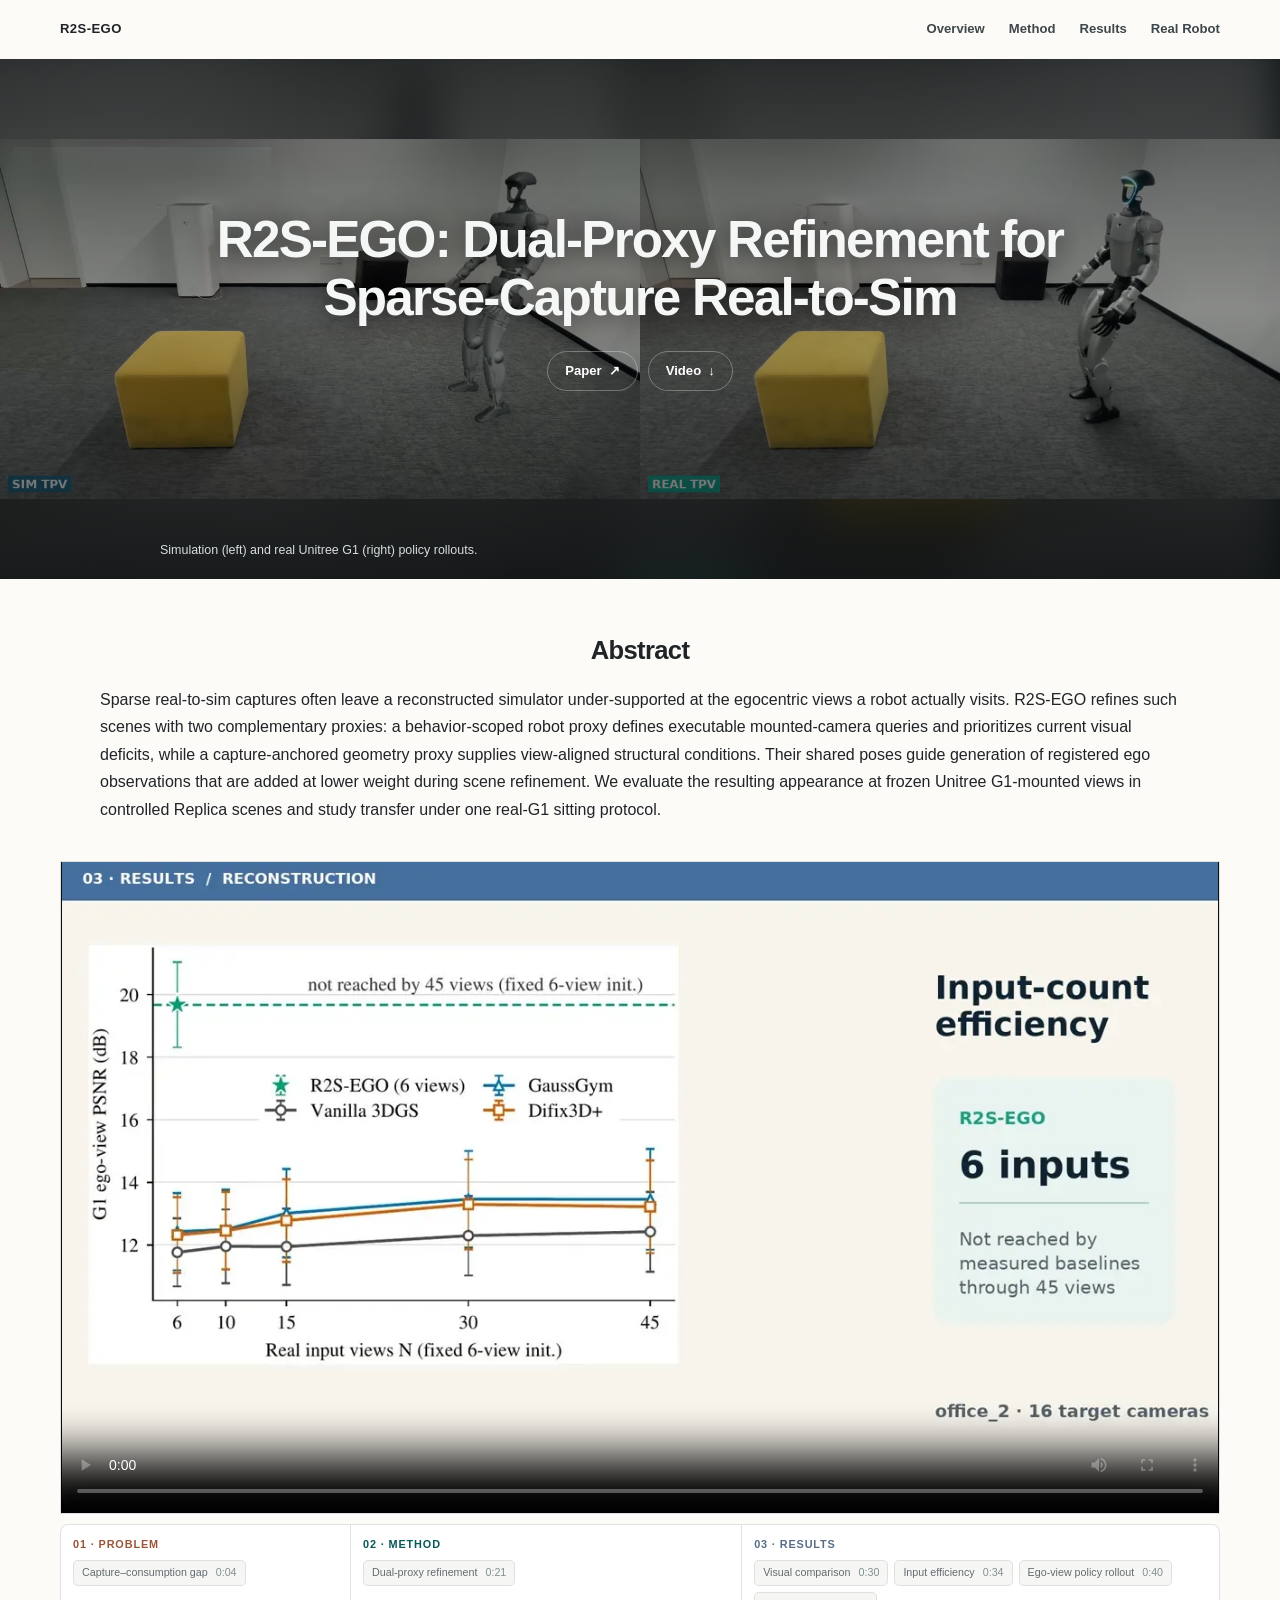
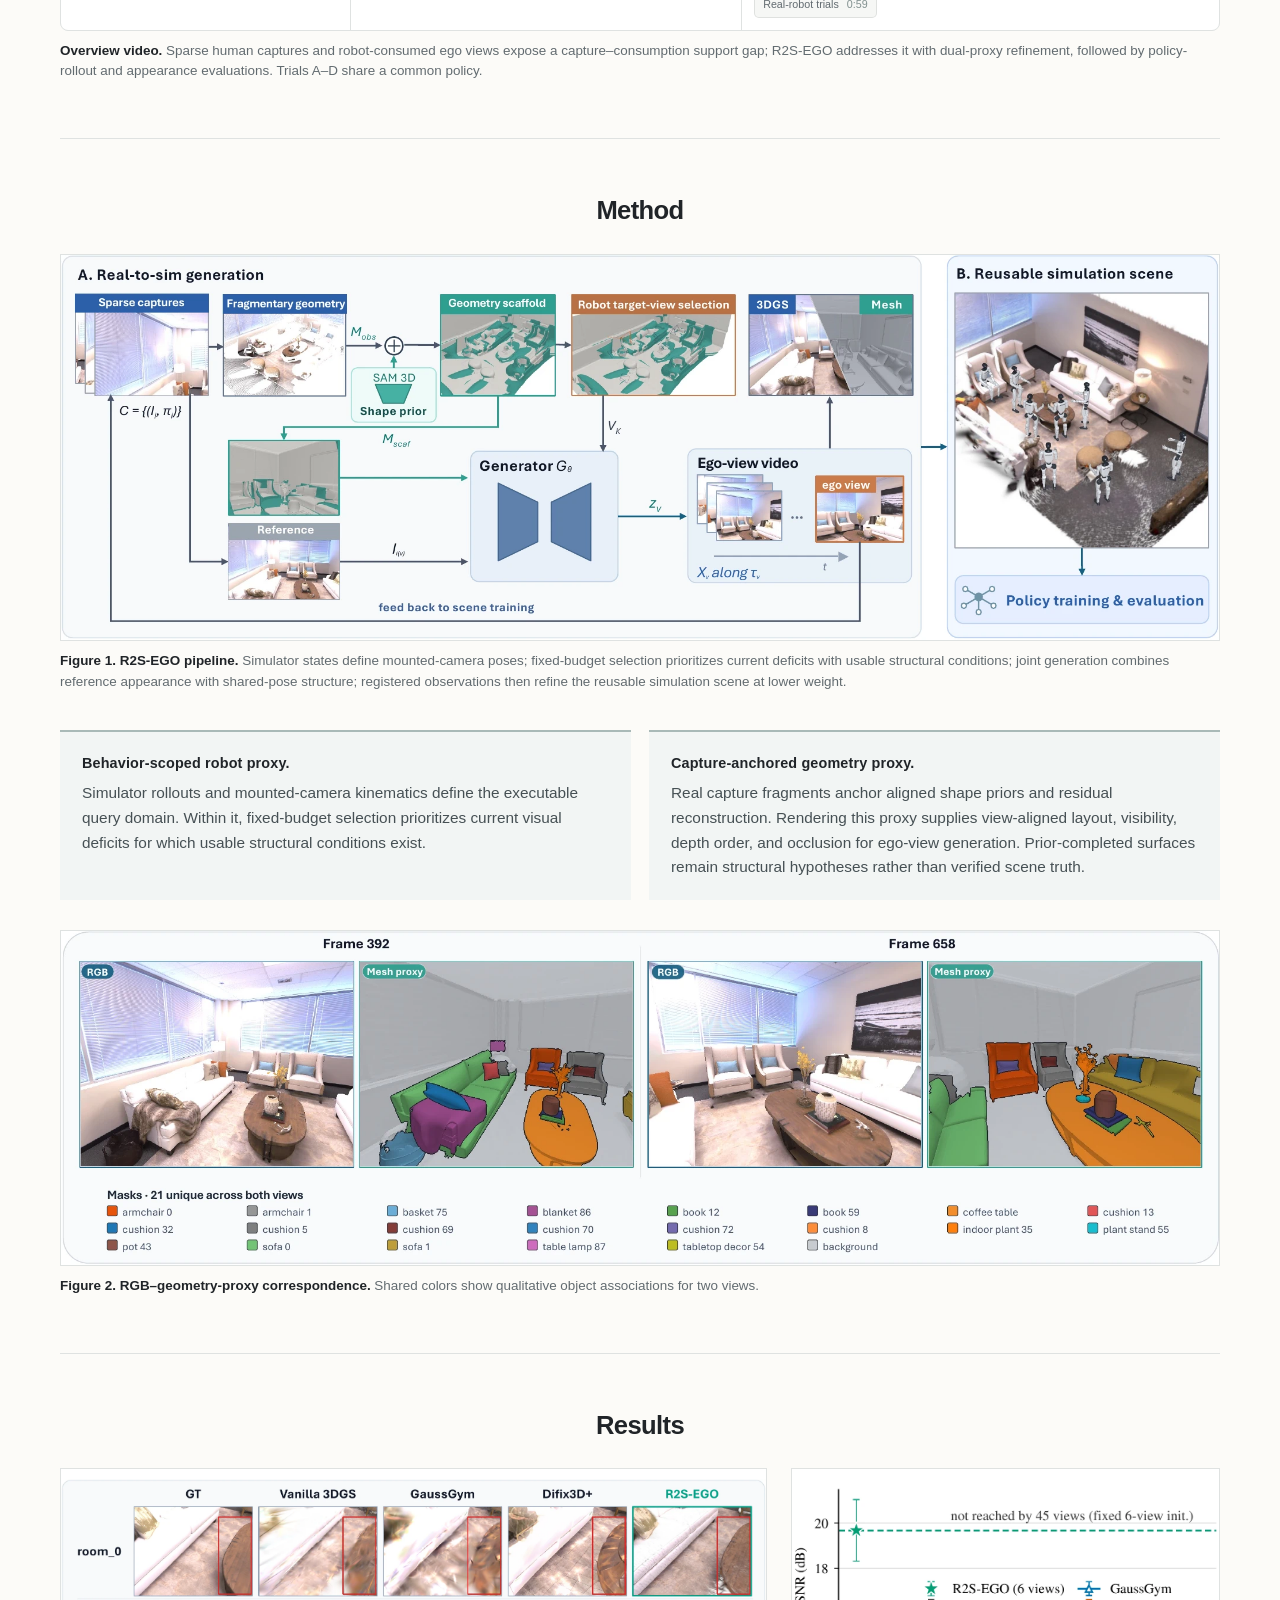
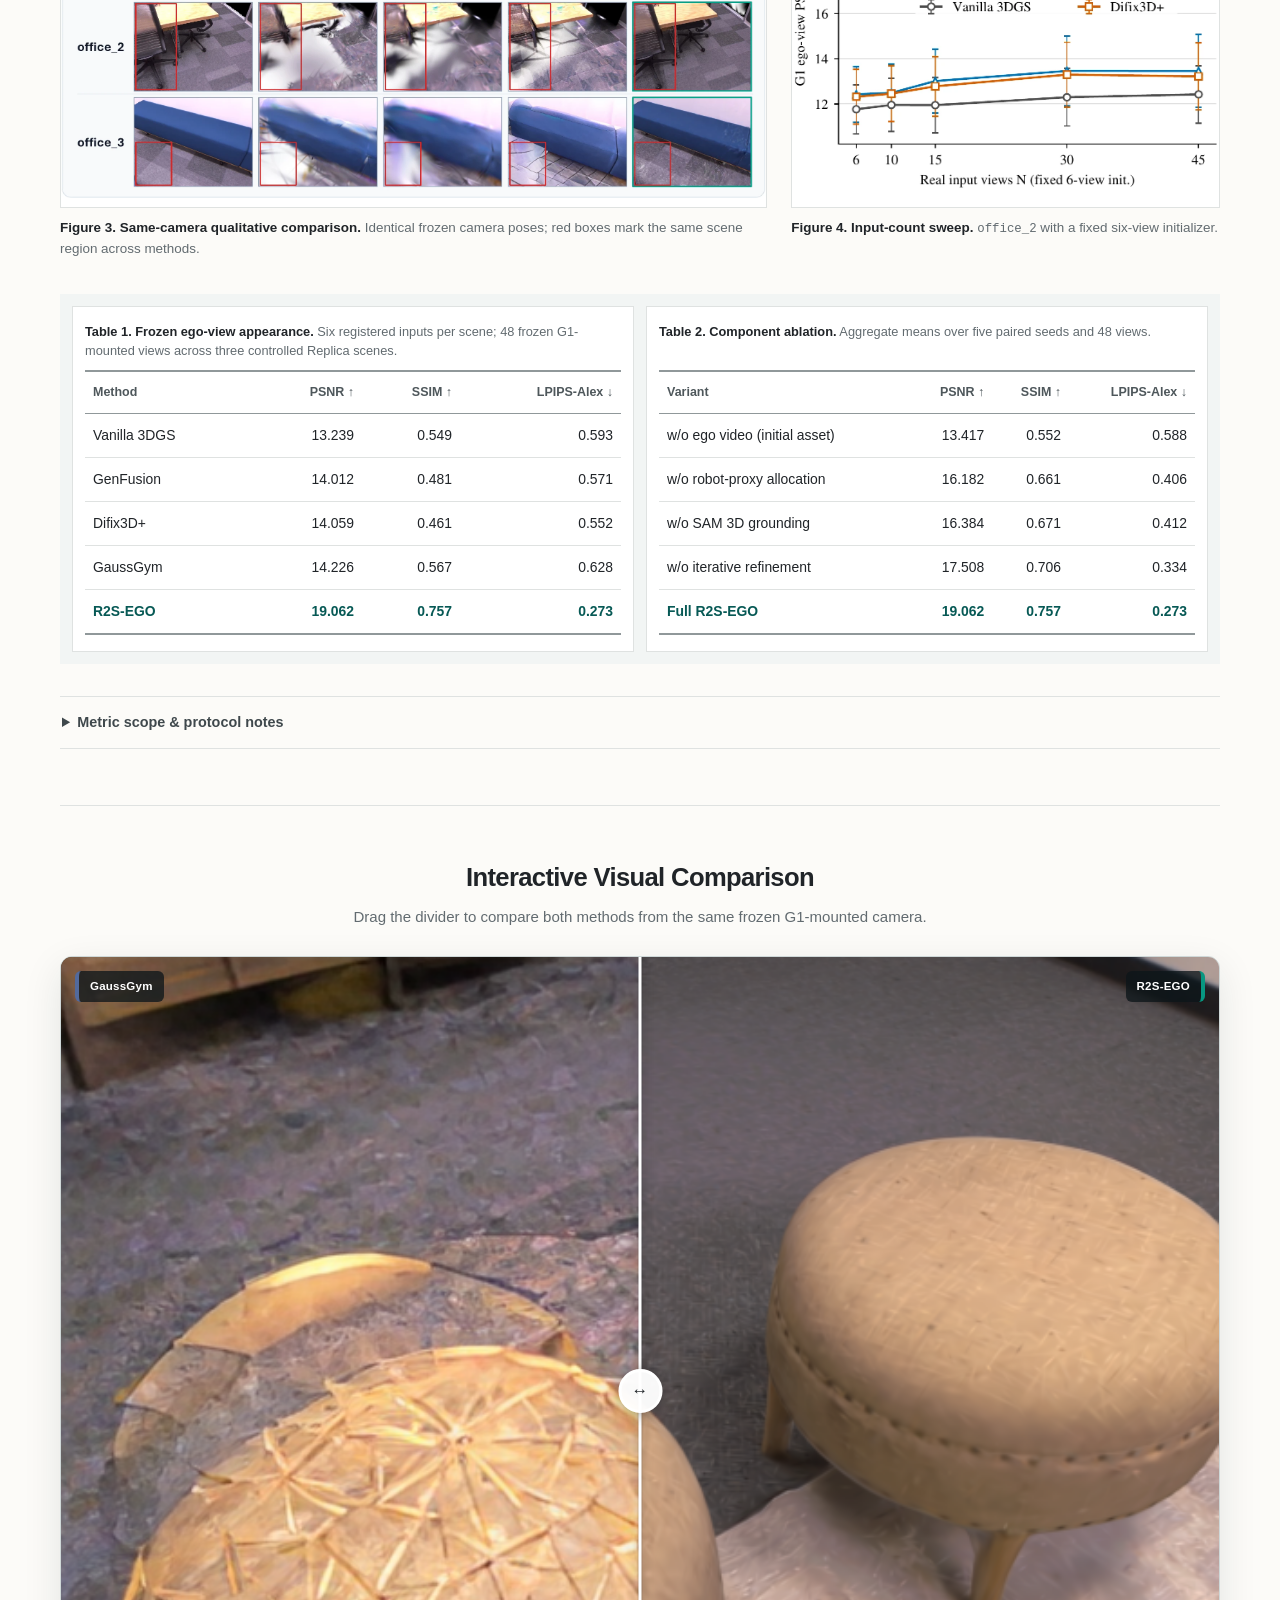
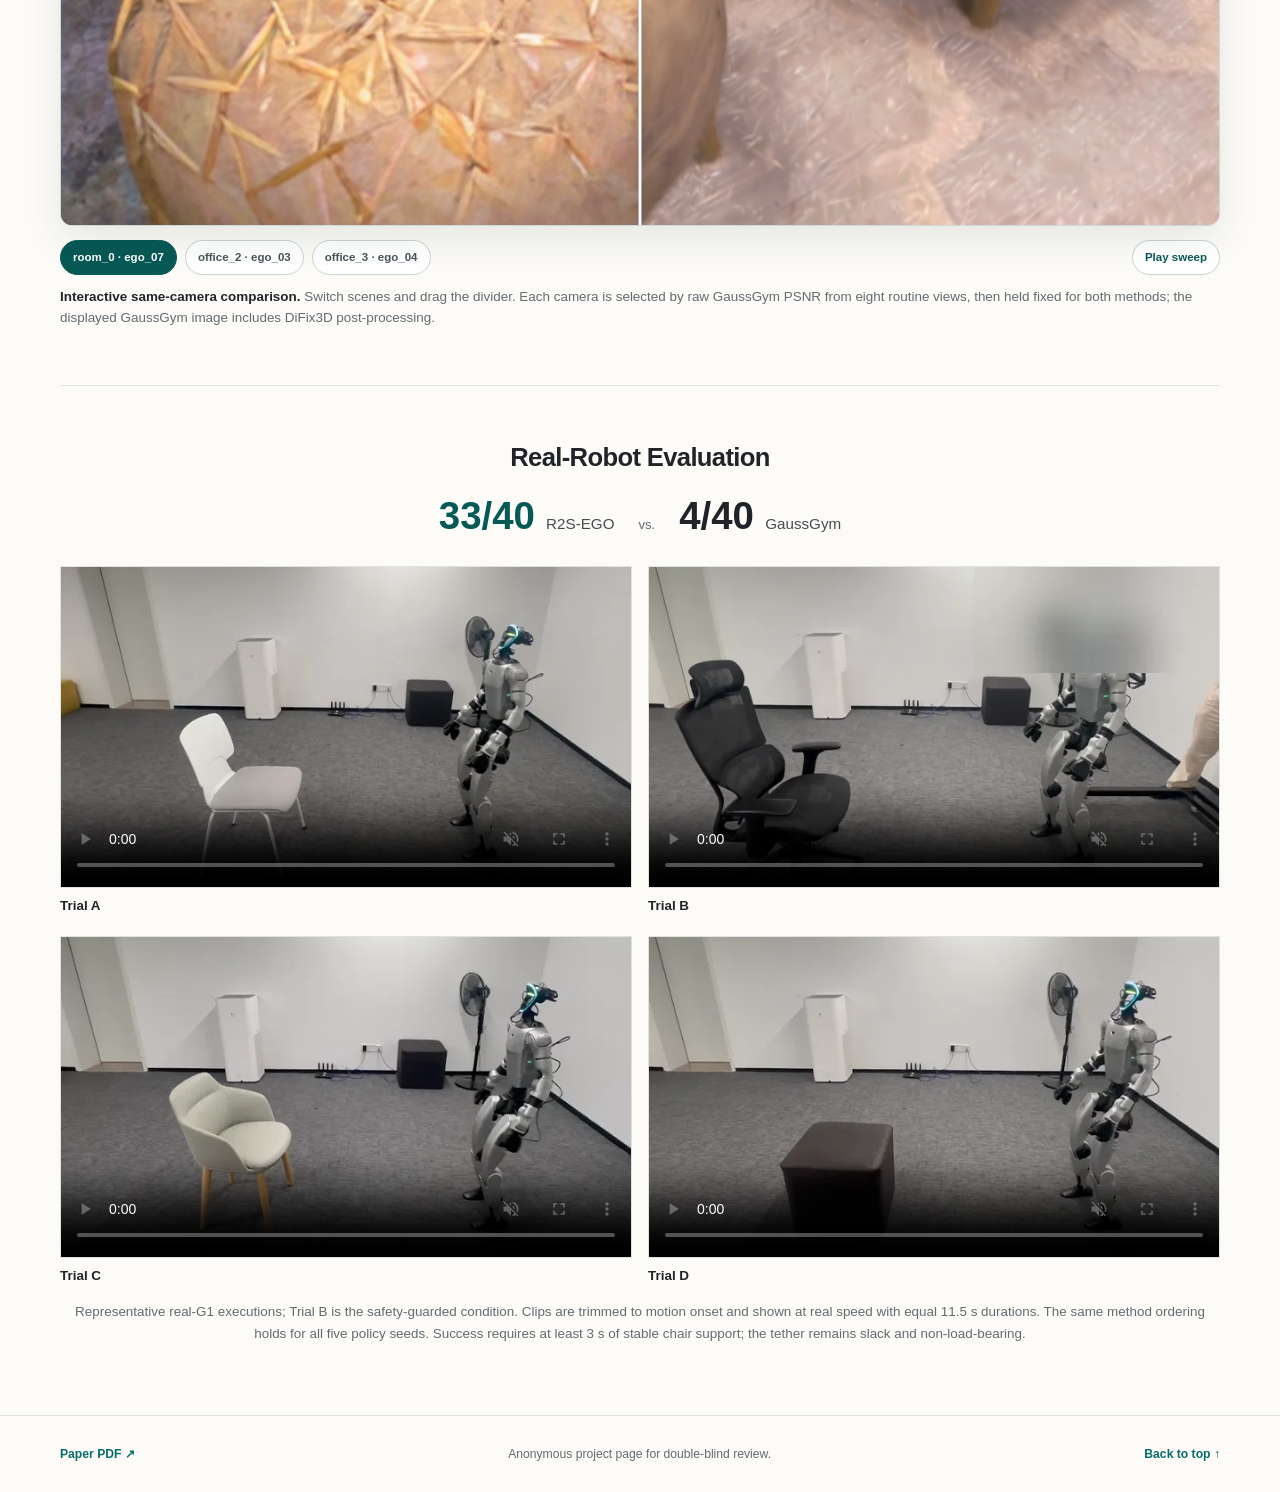
==== index.html @ 929888f2 "Add interactive ego-view appearance comparison" ====
<!doctype html>
<html lang="en" class="no-js">
<head>
  <meta charset="utf-8">
  <meta name="viewport" content="width=device-width, initial-scale=1">
  <meta name="description" content="Anonymous project page for R2S-EGO, a dual-proxy approach to sparse-capture real-to-sim refinement.">
  <meta name="robots" content="noindex, nofollow, noarchive">
  <meta name="theme-color" content="#fcfbf8">
  <meta property="og:title" content="R2S-EGO: Dual-Proxy Refinement for Sparse-Capture Real-to-Sim">
  <meta property="og:description" content="Behavior-scoped robot queries and capture-anchored structural conditioning for sparse-capture real-to-sim.">
  <meta property="og:type" content="website">
  <title>R2S-EGO | Anonymous Project Page</title>
  <link rel="icon" href="assets/favicon.svg" type="image/svg+xml">
  <link rel="stylesheet" href="styles-hero-v5.css?v=9">
  <script src="script-seek-v2.js?v=4" defer></script>
</head>
<body>
  <a class="skip-link" href="#main">Skip to content</a>

  <header class="site-header" data-header>
    <nav class="site-nav page-width" aria-label="Primary navigation">
      <a class="site-name" href="#top">R2S-EGO</a>
      <div class="nav-links">
        <a href="#overview">Overview</a>
        <a href="#method">Method</a>
        <a href="#results">Results</a>
        <a href="#robot">Real Robot</a>
      </div>
    </nav>
  </header>

  <main id="main">
    <section class="paper-hero" id="top" aria-labelledby="paper-title">
      <div class="hero-title page-width">
        <h1 id="paper-title">R2S-EGO: Dual-Proxy Refinement for Sparse-Capture Real-to-Sim</h1>
        <div class="resource-links" aria-label="Project resources">
          <a class="resource-button" href="assets/r2s-ego-paper.pdf" target="_blank" rel="noopener">Paper <span aria-hidden="true">↗</span></a>
          <a class="resource-button" href="#overview">Video <span aria-hidden="true">↓</span></a>
        </div>
      </div>
      <div class="hero-video-wrap">
        <video class="hero-video-backdrop" autoplay muted loop playsinline preload="auto" aria-hidden="true" tabindex="-1">
          <source src="videos/sim-real-tpv-clean-bright.webm" type="video/webm">
          <source src="videos/sim-real-tpv-clean-bright.mp4" type="video/mp4">
        </video>
        <video class="hero-video" autoplay muted loop playsinline preload="auto"
               poster="assets/sim-real-tpv-clean-bright-poster.webp" data-autoplay-video data-hero-video
               aria-label="Simulation and real Unitree G1 policy rollouts">
          <source src="videos/sim-real-tpv-clean-bright.webm" type="video/webm">
          <source src="videos/sim-real-tpv-clean-bright.mp4" type="video/mp4">
        </video>
        <div class="hero-video-shade" aria-hidden="true"></div>
        <p class="hero-video-caption">
          <span class="wide-caption">Simulation (left) and real Unitree G1 (right) policy rollouts.</span>
          <span class="mobile-caption">Real Unitree G1 policy rollout.</span>
        </p>
      </div>
    </section>

    <section class="overview page-width" id="overview" aria-labelledby="overview-title">
      <div class="text-width abstract">
        <h2 id="overview-title">Abstract</h2>
        <p>
          Sparse real-to-sim captures often leave a reconstructed simulator under-supported at
          the egocentric views a robot actually visits. R2S-EGO refines such scenes with two
          complementary proxies: a behavior-scoped robot proxy defines executable mounted-camera
          queries and prioritizes current visual deficits, while a capture-anchored geometry proxy
          supplies view-aligned structural conditions. Their shared poses guide generation of
          registered ego observations that are added at lower weight during scene refinement. We
          evaluate the resulting appearance at frozen Unitree G1-mounted views in controlled Replica
          scenes and study transfer under one real-G1 sitting protocol.
        </p>
      </div>

      <figure class="teaser">
        <video controls playsinline preload="metadata" poster="assets/overview-v13-poster.webp" data-seekable-video id="overview-video">
          <source src="videos/r2s-ego-overview-v13.webm" type="video/webm">
          <source src="videos/r2s-ego-overview-v13.mp4" type="video/mp4">
          Your browser does not support HTML video.
        </video>
        <nav class="video-chapters" aria-label="Overview video chapters" data-video-chapters="#overview-video">
          <div class="chapter-group problem">
            <span class="chapter-phase">01 · Problem</span>
            <button type="button" data-seek-time="4">Capture–consumption gap <span>0:04</span></button>
          </div>
          <div class="chapter-group method">
            <span class="chapter-phase">02 · Method</span>
            <button type="button" data-seek-time="21">Dual-proxy refinement <span>0:21</span></button>
          </div>
          <div class="chapter-group results">
            <span class="chapter-phase">03 · Results</span>
            <button type="button" data-seek-time="29.5">Visual comparison <span>0:30</span></button>
            <button type="button" data-seek-time="34">Input efficiency <span>0:34</span></button>
            <button type="button" data-seek-time="39.6">Ego-view policy rollout <span>0:40</span></button>
            <button type="button" data-seek-time="59.1">Real-robot trials <span>0:59</span></button>
          </div>
        </nav>
        <figcaption>
          <strong>Overview video.</strong> Sparse human captures and robot-consumed ego views expose a capture–consumption support gap; R2S-EGO addresses it with dual-proxy refinement, followed by policy-rollout and appearance evaluations. Trials A–D share a common policy.
        </figcaption>
      </figure>
    </section>

    <section class="paper-section page-width" id="method" aria-labelledby="method-title">
      <h2 id="method-title">Method</h2>
      <figure class="paper-figure">
        <img src="assets/figures/pipeline.webp"
             alt="R2S-EGO pipeline showing real-to-sim generation, robot and geometry proxies, ego-view video, scene refinement, and policy evaluation."
             width="2013" height="669">
        <figcaption>
          <strong>Figure 1. R2S-EGO pipeline.</strong> Simulator states define mounted-camera poses;
          fixed-budget selection prioritizes current deficits with usable structural conditions;
          joint generation combines reference appearance with shared-pose structure; registered
          observations then refine the reusable simulation scene at lower weight.
        </figcaption>
      </figure>

      <div class="method-pair">
        <div class="method-notes">
          <p>
            <strong>Behavior-scoped robot proxy.</strong> Simulator rollouts and mounted-camera
            kinematics define the executable query domain. Within it, fixed-budget selection
            prioritizes current visual deficits for which usable structural conditions exist.
          </p>
          <p>
            <strong>Capture-anchored geometry proxy.</strong> Real capture fragments anchor aligned
            shape priors and residual reconstruction. Rendering this proxy supplies view-aligned
            layout, visibility, depth order, and occlusion for ego-view generation. Prior-completed
            surfaces remain structural hypotheses rather than verified scene truth.
          </p>
        </div>

        <figure class="paper-figure compact-figure">
          <img src="assets/figures/geometry-correspondence.webp"
               alt="Two RGB views paired with geometry-proxy renderings; shared colors indicate qualitative object associations."
               width="1947" height="561">
          <figcaption>
            <strong>Figure 2. RGB–geometry-proxy correspondence.</strong> Shared colors show
            qualitative object associations for two views.
          </figcaption>
        </figure>
      </div>
    </section>

    <section class="paper-section page-width" id="results" aria-labelledby="results-title">
      <h2 id="results-title">Results</h2>
      <div class="results-figures">
        <figure class="paper-figure qualitative-figure">
          <img src="assets/figures/qualitative-comparison.webp"
               alt="Same-camera qualitative comparison across ground truth, Vanilla 3DGS, GaussGym, Difix3D+, and R2S-EGO in three Replica scenes."
               width="1959" height="885">
          <figcaption>
            <strong>Figure 3. Same-camera qualitative comparison.</strong> Identical frozen
            camera poses; red boxes mark the same scene region across methods.
          </figcaption>
        </figure>

        <figure class="paper-figure plot-figure">
          <img src="assets/figures/input-count-sweep.webp"
               alt="Discrete input-count sweep at 6, 10, 15, 30, and 45 real views in office_2 with a fixed six-view initializer."
               width="1030" height="731">
          <figcaption><strong>Figure 4. Input-count sweep.</strong> <code>office_2</code> with a fixed six-view initializer.</figcaption>
        </figure>
      </div>

      <div class="results-tables">
        <div class="table-block">
          <p class="table-caption"><strong>Table 1. Frozen ego-view appearance.</strong> Six registered inputs per scene; 48 frozen G1-mounted views across three controlled Replica scenes.</p>
          <div class="table-scroll" tabindex="0" aria-label="Scrollable quantitative results table">
            <table>
              <thead><tr><th>Method</th><th>PSNR ↑</th><th>SSIM ↑</th><th>LPIPS-Alex ↓</th></tr></thead>
              <tbody>
                <tr><td>Vanilla 3DGS</td><td>13.239</td><td>0.549</td><td>0.593</td></tr>
                <tr><td>GenFusion</td><td>14.012</td><td>0.481</td><td>0.571</td></tr>
                <tr><td>Difix3D+</td><td>14.059</td><td>0.461</td><td>0.552</td></tr>
                <tr><td>GaussGym</td><td>14.226</td><td>0.567</td><td>0.628</td></tr>
                <tr class="best-row"><td>R2S-EGO</td><td>19.062</td><td>0.757</td><td>0.273</td></tr>
              </tbody>
            </table>
          </div>
        </div>

        <div class="table-block">
          <p class="table-caption"><strong>Table 2. Component ablation.</strong> Aggregate means over five paired seeds and 48 views.</p>
          <div class="table-scroll" tabindex="0" aria-label="Scrollable component ablation table">
            <table>
              <thead><tr><th>Variant</th><th>PSNR ↑</th><th>SSIM ↑</th><th>LPIPS-Alex ↓</th></tr></thead>
              <tbody>
                <tr><td>w/o ego video (initial asset)</td><td>13.417</td><td>0.552</td><td>0.588</td></tr>
                <tr><td>w/o robot-proxy allocation</td><td>16.182</td><td>0.661</td><td>0.406</td></tr>
                <tr><td>w/o SAM 3D grounding</td><td>16.384</td><td>0.671</td><td>0.412</td></tr>
                <tr><td>w/o iterative refinement</td><td>17.508</td><td>0.706</td><td>0.334</td></tr>
                <tr class="best-row"><td>Full R2S-EGO</td><td>19.062</td><td>0.757</td><td>0.273</td></tr>
              </tbody>
            </table>
          </div>
        </div>
      </div>

      <details class="scope-details text-width">
        <summary>Metric scope &amp; protocol notes</summary>
        <div>
          <p><strong>Robot and geometry proxies.</strong> The robot proxy is not a learned-policy occupancy model or arbitrary camera interpolation. Prior-completed geometry is not scene truth; no independent geometry or collision-accuracy metric is reported.</p>
          <p><strong>Figure 2.</strong> The correspondence annotations are not generator inputs and do not provide an independent geometry-accuracy metric.</p>
          <p><strong>Table 1.</strong> R2S-EGO is the mean over five pre-specified pipeline seeds; other methods are fixed runs. These full-reference metrics use Replica-rendered inputs and ground truth, not physical-scene image quality, and do not establish statistical significance or per-scene consistency.</p>
          <p><strong>Figure 4.</strong> This controlled-initialization PSNR sweep covers <code>office_2</code>, 16 cameras, five discrete input counts, and a fixed six-view initializer; it is not an end-to-end dense-recapture, total-compute, universal capture-saving, or geometry-equivalence comparison.</p>
          <p><strong>Table 2.</strong> Aggregate means only. The allocation ablation changes executable candidate construction and deficit ranking together, so it supports the coupled procedure rather than either effect alone.</p>
        </div>
      </details>
    </section>

    <section class="paper-section page-width appearance-comparison" id="appearance-comparison" aria-labelledby="appearance-title">
      <h2 id="appearance-title">Interactive Visual Comparison</h2>
      <p class="appearance-lede text-width">Drag the divider to compare both methods from the same frozen G1-mounted camera.</p>

      <figure class="appearance-figure" data-appearance-comparison>
        <div class="appearance-stage" style="--split: 50%">
          <img class="appearance-base" data-r2s-image
               src="assets/appearance-slider/visual_room_0_ego_07_r2s_ego.png"
               alt="R2S-EGO rendering from room 0, ego camera 07">
          <div class="appearance-reveal" aria-hidden="true">
            <div class="appearance-reveal-inner" data-reveal-inner>
              <img data-gauss-image
                   src="assets/appearance-slider/visual_room_0_ego_07_gaussgym.png"
                   alt="">
            </div>
          </div>
          <span class="appearance-label appearance-label-left">GaussGym</span>
          <span class="appearance-label appearance-label-right">R2S-EGO</span>
          <div class="appearance-divider" aria-hidden="true"><span>↔</span></div>
          <input class="appearance-range" type="range" min="0" max="100" value="50"
                 aria-label="Reveal GaussGym on the left and R2S-EGO on the right">
          <span class="appearance-focus" aria-hidden="true"></span>
        </div>

        <div class="appearance-toolbar">
          <div class="appearance-contexts" role="group" aria-label="Choose comparison view">
            <button class="is-active" type="button" data-scene="room_0" data-view="ego_07"
                    data-gauss="assets/appearance-slider/visual_room_0_ego_07_gaussgym.png"
                    data-r2s="assets/appearance-slider/visual_room_0_ego_07_r2s_ego.png">room_0 · ego_07</button>
            <button type="button" data-scene="office_2" data-view="ego_03"
                    data-gauss="assets/appearance-slider/visual_office_2_ego_03_gaussgym.png"
                    data-r2s="assets/appearance-slider/visual_office_2_ego_03_r2s_ego.png">office_2 · ego_03</button>
            <button type="button" data-scene="office_3" data-view="ego_04"
                    data-gauss="assets/appearance-slider/visual_office_3_ego_04_gaussgym.png"
                    data-r2s="assets/appearance-slider/visual_office_3_ego_04_r2s_ego.png">office_3 · ego_04</button>
          </div>
          <button class="appearance-sweep" type="button" data-sweep>Play sweep</button>
        </div>

        <figcaption>
          <strong>Interactive same-camera comparison.</strong> Switch scenes and drag the divider. Each camera is selected by raw GaussGym PSNR from eight routine views, then held fixed for both methods; the displayed GaussGym image includes DiFix3D post-processing.
        </figcaption>
      </figure>
    </section>

    <section class="paper-section page-width" id="robot" aria-labelledby="robot-title">
      <h2 id="robot-title">Real-Robot Evaluation</h2>
      <div class="robot-score text-width" aria-label="Descriptive real-robot sitting counts">
        <span><strong>33/40</strong> R2S-EGO</span>
        <span class="score-separator" aria-hidden="true">vs.</span>
        <span><strong>4/40</strong> GaussGym</span>
      </div>

      <div class="video-gallery" aria-label="Representative real-G1 sitting videos">
        <figure class="trial-video">
          <video muted loop controls playsinline preload="metadata" poster="assets/trial-a-poster.webp" data-autoplay-video><source src="videos/real-g1-trial-a.mp4" type="video/mp4"></video>
          <figcaption><strong>Trial A</strong></figcaption>
        </figure>
        <figure class="trial-video">
          <video muted loop controls playsinline preload="metadata" poster="assets/trial-b-poster.webp" data-autoplay-video><source src="videos/real-g1-trial-b.mp4" type="video/mp4"></video>
          <figcaption><strong>Trial B</strong></figcaption>
        </figure>
        <figure class="trial-video">
          <video muted loop controls playsinline preload="metadata" poster="assets/trial-c-poster.webp" data-autoplay-video><source src="videos/real-g1-trial-c.mp4" type="video/mp4"></video>
          <figcaption><strong>Trial C</strong></figcaption>
        </figure>
        <figure class="trial-video">
          <video muted loop controls playsinline preload="metadata" poster="assets/trial-d-poster.webp" data-autoplay-video><source src="videos/real-g1-trial-d.mp4" type="video/mp4"></video>
          <figcaption><strong>Trial D</strong></figcaption>
        </figure>
      </div>

      <p class="gallery-caption text-width">Representative real-G1 executions; Trial B is the safety-guarded condition. Clips are trimmed to motion onset and shown at real speed with equal 11.5 s durations. The same method ordering holds for all five policy seeds. Success requires at least 3 s of stable chair support; the tether remains slack and non-load-bearing.</p>

    </section>
  </main>

  <footer class="site-footer">
    <div class="page-width">
      <a href="assets/r2s-ego-paper.pdf" target="_blank" rel="noopener">Paper PDF ↗</a>
      <span>Anonymous project page for double-blind review.</span>
      <a href="#top">Back to top ↑</a>
    </div>
  </footer>

  <noscript><div class="noscript">JavaScript is optional; videos remain available through their native controls.</div></noscript>
</body>
</html>
---- styles-hero-v5.css ----
:root {
  --paper: #fcfbf8;
  --ink: #202428;
  --muted: #626b70;
  --teal: #086c68;
  --teal-dark: #075955;
  --line: #dfe2e1;
  --line-strong: #90989a;
  --soft: #f2f5f4;
  --page: min(1160px, calc(100vw - 48px));
  --text: 100%;
}

* { box-sizing: border-box; }
html { scroll-behavior: smooth; scroll-padding-top: 74px; }
body {
  margin: 0;
  color: var(--ink);
  background: var(--paper);
  font-family: Inter, ui-sans-serif, -apple-system, BlinkMacSystemFont, "Segoe UI", sans-serif;
  font-size: 17px;
  line-height: 1.65;
  text-rendering: optimizeLegibility;
  -webkit-font-smoothing: antialiased;
}

img, video { display: block; max-width: 100%; }
a { color: var(--teal); text-underline-offset: 0.18em; }
button, a { -webkit-tap-highlight-color: transparent; }
code { font-size: 0.92em; }

.page-width { width: var(--page); margin-inline: auto; }
.text-width { width: var(--text); margin-inline: auto; }
.abstract p {
  max-width: 1080px;
  margin-inline: auto;
  font-size: 1rem;
  line-height: 1.72;
}
.sr-only {
  position: absolute;
  width: 1px;
  height: 1px;
  padding: 0;
  margin: -1px;
  overflow: hidden;
  clip: rect(0, 0, 0, 0);
  white-space: nowrap;
  border: 0;
}

.skip-link {
  position: fixed;
  left: 16px;
  top: 10px;
  z-index: 1000;
  padding: 8px 13px;
  color: #fff;
  background: var(--teal-dark);
  border-radius: 5px;
  transform: translateY(-150%);
  transition: transform 160ms ease;
}
.skip-link:focus { transform: translateY(0); }

.site-header {
  position: sticky;
  z-index: 100;
  top: 0;
  background: rgba(252, 251, 248, 0.94);
  border-bottom: 1px solid transparent;
  backdrop-filter: blur(10px);
}
.site-header.is-scrolled { border-color: var(--line); }
.site-nav {
  min-height: 58px;
  display: flex;
  align-items: center;
  justify-content: space-between;
  gap: 24px;
}
.site-nav a {
  color: #3e474b;
  font-size: 0.82rem;
  font-weight: 600;
  text-decoration: none;
}
.site-nav a:hover,
.site-nav a:focus-visible { color: var(--teal); }
.site-nav .site-name { color: var(--ink); font-weight: 750; letter-spacing: 0.03em; }
.nav-links { display: flex; align-items: center; gap: 24px; }

.paper-hero {
  position: relative;
  min-height: clamp(520px, 38vw, 680px);
  display: grid;
  place-items: center;
  overflow: hidden;
  color: #f4f7f6;
  background: #070c0f;
}
.hero-title {
  position: relative;
  z-index: 3;
  padding: 76px 24px 112px;
  text-align: center;
}
.hero-title h1 {
  max-width: 900px;
  margin: 0 auto;
  color: #f4f7f6;
  font-size: clamp(2.3rem, 4.2vw, 3.2rem);
  font-weight: 720;
  letter-spacing: -0.035em;
  line-height: 1.13;
  text-shadow: 0 2px 28px rgba(0,0,0,.75);
}
.authors { margin: 18px 0 0; color: #c2c9c8; font-size: 1.02rem; }
.resource-links { margin-top: 24px; display: flex; justify-content: center; flex-wrap: wrap; gap: 10px; }
.resource-button {
  min-height: 40px;
  padding: 8px 17px;
  display: inline-flex;
  align-items: center;
  gap: 7px;
  color: #fff;
  background: transparent;
  border: 1px solid rgba(255,255,255,.3);
  border-radius: 999px;
  font-size: 0.82rem;
  font-weight: 650;
  text-decoration: none;
}
.resource-button:hover,
.resource-button:focus-visible { background: var(--teal-dark); }

.hero-video-wrap { position: absolute; inset: 0; overflow: hidden; background: #17201f; }
.hero-video-backdrop {
  position: absolute;
  inset: -24px;
  width: calc(100% + 48px);
  height: calc(100% + 48px);
  object-fit: cover;
  filter: blur(22px) saturate(.72) brightness(.62);
  transform: scale(1.035);
}
.hero-video { position: relative; width: 100%; height: 100%; object-fit: contain; object-position: center; background: transparent; }
.hero-video-shade { position: absolute; inset: 0; pointer-events: none; background: linear-gradient(180deg, rgba(5,9,11,.64) 0%, rgba(5,9,11,.32) 48%, rgba(5,9,11,.68) 100%); }
.hero-video-caption { position: absolute; left: max(24px, calc((100vw - 960px) / 2)); bottom: 18px; margin: 0; color: #d8dedd; font-size: 0.78rem; }
.mobile-caption { display: none; }
.overview { padding: 56px 0; }
.teaser { margin: 38px 0 0; }
.teaser video,
.paper-figure > video {
  width: 100%;
  background: #080d10;
  border: 1px solid var(--line);
}
.teaser video { aspect-ratio: 16 / 9; }
.teaser figcaption { width: 100%; margin-inline: auto; }
.video-chapters {
  display: grid;
  grid-template-columns: 1fr 1.35fr 1.65fr;
  gap: 1px;
  margin-top: 10px;
  overflow: hidden;
  border: 1px solid var(--line);
  border-radius: 8px;
  background: var(--line);
}
.chapter-group { display: flex; flex-wrap: wrap; align-content: flex-start; gap: 6px; padding: 11px 12px 12px; background: #fff; }
.chapter-phase { flex: 0 0 100%; color: var(--ink); font-size: .68rem; font-weight: 760; letter-spacing: .08em; text-transform: uppercase; }
.chapter-group.problem .chapter-phase { color: #9a5538; }
.chapter-group.method .chapter-phase { color: var(--teal-dark); }
.chapter-group.results .chapter-phase { color: #586d89; }
.chapter-group button {
  appearance: none;
  padding: 5px 8px;
  color: var(--muted);
  background: #f6f7f5;
  border: 1px solid rgba(20,31,34,.1);
  border-radius: 5px;
  cursor: pointer;
  font: inherit;
  font-size: .67rem;
  line-height: 1.3;
  text-align: left;
}
.chapter-group button span { margin-left: 5px; color: #81908f; font-variant-numeric: tabular-nums; }
.chapter-group button:hover,
.chapter-group button:focus-visible { color: #fff; background: var(--teal-dark); border-color: var(--teal-dark); }
.chapter-group button:hover span,
.chapter-group button:focus-visible span { color: rgba(255,255,255,.72); }
.abstract { margin-top: 0; }

.paper-section {
  padding: 56px 0;
  border-top: 1px solid var(--line);
}
h2 {
  margin: 0 0 20px;
  font-size: 1.6rem;
  font-weight: 720;
  letter-spacing: -0.025em;
  line-height: 1.2;
  text-align: center;
}
.abstract p { margin-top: 0; }
.method-pair { margin-top: 38px; }
.method-notes {
  display: grid;
  grid-template-columns: repeat(2, minmax(0, 1fr));
  gap: 18px;
  margin: 0 auto 30px;
}
.method-notes p {
  margin: 0;
  padding: 20px 22px;
  color: #465054;
  background: var(--soft);
  border-top: 2px solid #a9b9b7;
  font-size: 0.96rem;
  line-height: 1.62;
}
.method-notes strong {
  display: block;
  margin-bottom: 5px;
  color: var(--ink);
  font-size: 0.9rem;
  letter-spacing: 0.01em;
}
.method-pair .compact-figure { width: 100%; margin: 0; }
.method-pair .compact-figure img { width: 100%; }

.paper-figure { margin: 28px 0 0; }
.paper-figure img { width: 100%; height: auto; border: 1px solid var(--line); }
.paper-figure figcaption,
.teaser figcaption,
.trial-video figcaption,
.table-caption {
  color: var(--muted);
  font-size: 0.84rem;
  line-height: 1.55;
}
.paper-figure figcaption,
.teaser figcaption { width: 100%; margin-top: 10px; }
figcaption strong,
.table-caption strong { color: var(--ink); }
.compact-figure { margin-top: 0; }
.plot-figure { width: auto; margin: 0; }

.table-block { margin-top: 32px; }
.table-caption { margin: 0 0 10px; }
.table-scroll { overflow-x: auto; }
table {
  width: 100%;
  border-collapse: collapse;
  border-top: 2px solid var(--line-strong);
  border-bottom: 2px solid var(--line-strong);
  font-size: 0.87rem;
  white-space: nowrap;
}
th, td { padding: 10px 12px; text-align: right; }
th:first-child, td:first-child { text-align: left; }
thead { border-bottom: 1px solid var(--line-strong); }
th { color: #4e575b; font-size: 0.78rem; font-weight: 650; }
tbody tr + tr { border-top: 1px solid var(--line); }
.best-row { color: var(--teal-dark); font-weight: 750; }
.results-figures { margin-top: 28px; display: grid; grid-template-columns: minmax(0, 1.65fr) minmax(0, 1fr); gap: 24px; align-items: start; }
.results-figures .paper-figure { margin-top: 0; display: grid; grid-template-rows: 340px auto; }
.results-figures .paper-figure img { width: 100%; height: 340px; object-fit: contain; background: #fff; }
.results-tables { margin-top: 34px; padding: 12px; display: grid; grid-template-columns: 1fr 1fr; gap: 12px; align-items: stretch; background: var(--soft); }
.results-tables .table-block {
  margin-top: 0;
  min-width: 0;
  padding: 16px 12px;
  border: 1px solid var(--line);
  background: #fff;
}
.results-tables .table-caption {
  min-height: 2.9em;
  font-size: 0.8rem;
  line-height: 1.45;
}
.results-tables th,
.results-tables td { padding-inline: 8px; }
.results-tables th:first-child,
.results-tables td:first-child { white-space: normal; }
.robot-score {
  margin-top: 24px;
  margin-bottom: 24px;
  display: flex;
  align-items: baseline;
  justify-content: center;
  gap: 24px;
  text-align: center;
}
.robot-score span:not(.score-separator) { color: #454d51; font-size: 0.95rem; }
.robot-score strong { margin-right: 7px; color: var(--ink); font-size: clamp(1.8rem, 4vw, 2.4rem); line-height: 1; }
.robot-score span:first-child strong { color: var(--teal-dark); }
.score-separator { color: var(--muted); font-size: 0.82rem; }
.video-gallery {
  margin-top: 30px;
  display: grid;
  grid-template-columns: 1fr 1fr;
  gap: 20px 16px;
}
.trial-video { margin: 0; }
.trial-video video {
  width: 100%;
  aspect-ratio: 16 / 9;
  object-fit: cover;
  background: #080d10;
  border: 1px solid var(--line);
}
.trial-video figcaption { margin-top: 8px; }
.gallery-caption { margin-top: 14px; color: var(--muted); font-size: 0.84rem; text-align: center; }
.scope-details { margin-top: 32px; border-top: 1px solid var(--line); border-bottom: 1px solid var(--line); }
.scope-details summary { padding: 14px 2px; color: #3f484c; cursor: pointer; font-size: 0.9rem; font-weight: 650; }
.scope-details > div { display: grid; grid-template-columns: repeat(2, minmax(0, 1fr)); gap: 0 28px; padding: 2px 2px 14px; }
.scope-details p { margin: 0 0 12px; color: var(--muted); font-size: 0.84rem; line-height: 1.58; }

.appearance-lede { margin: -8px auto 26px; color: var(--muted); font-size: .94rem; text-align: center; }
.appearance-figure { margin: 0; }
.appearance-stage {
  --split: 50%;
  position: relative;
  width: 100%;
  overflow: hidden;
  border: 1px solid #cfd8d8;
  border-radius: 12px;
  background: #edf2f1;
  box-shadow: 0 12px 38px rgba(21, 43, 44, .10);
  cursor: ew-resize;
  isolation: isolate;
  touch-action: none;
  user-select: none;
}
.appearance-stage img { pointer-events: none; }
.appearance-base { width: 100%; height: auto; }
.appearance-reveal { position: absolute; z-index: 2; inset: 0 auto 0 0; width: var(--split); overflow: hidden; }
.appearance-reveal-inner { height: 100%; }
.appearance-reveal img { width: 100%; height: 100%; object-fit: fill; }
.appearance-label {
  position: absolute;
  z-index: 4;
  top: 14px;
  padding: 6px 11px;
  color: #fff;
  background: rgba(13, 22, 26, .76);
  border-radius: 6px;
  font-size: .72rem;
  font-weight: 760;
  letter-spacing: .02em;
  pointer-events: none;
}
.appearance-label-left { left: 14px; border-left: 4px solid #526a9d; }
.appearance-label-right { right: 14px; border-right: 4px solid #079781; }
.appearance-divider {
  position: absolute;
  z-index: 5;
  top: 0;
  bottom: 0;
  left: var(--split);
  width: 3px;
  transform: translateX(-1.5px);
  background: #fff;
  box-shadow: 0 0 0 1px rgba(17, 32, 42, .12), 0 0 12px rgba(0, 0, 0, .38);
  pointer-events: none;
}
.appearance-divider span {
  position: absolute;
  top: 50%;
  left: 50%;
  width: 44px;
  height: 44px;
  display: grid;
  place-items: center;
  transform: translate(-50%, -50%);
  color: var(--ink);
  background: rgba(255, 255, 255, .96);
  border: 3px solid #fff;
  border-radius: 50%;
  box-shadow: 0 2px 13px rgba(0, 0, 0, .32);
  font-size: 1.05rem;
  font-weight: 850;
}
.appearance-range { position: absolute; z-index: 10; inset: 0; width: 100%; height: 100%; margin: 0; opacity: 0; cursor: ew-resize; }
.appearance-focus { position: absolute; z-index: 9; inset: 0; border-radius: inherit; pointer-events: none; }
.appearance-range:focus-visible + .appearance-focus { box-shadow: inset 0 0 0 4px rgba(8, 108, 104, .45); }
.appearance-toolbar { margin-top: 14px; display: flex; align-items: center; justify-content: space-between; gap: 14px; }
.appearance-contexts { display: flex; flex-wrap: wrap; gap: 8px; }
.appearance-contexts button,
.appearance-sweep {
  min-height: 35px;
  padding: 7px 12px;
  color: #48565a;
  background: #fff;
  border: 1px solid #cad4d3;
  border-radius: 999px;
  cursor: pointer;
  font: inherit;
  font-size: .72rem;
  font-weight: 700;
  transition: color 160ms ease, background 160ms ease, border-color 160ms ease, transform 160ms ease;
}
.appearance-contexts button:hover,
.appearance-contexts button:focus-visible,
.appearance-sweep:hover,
.appearance-sweep:focus-visible { border-color: #839b99; transform: translateY(-1px); }
.appearance-contexts button.is-active { color: #fff; background: var(--teal-dark); border-color: var(--teal-dark); }
.appearance-sweep { flex: 0 0 auto; color: var(--teal-dark); }
.appearance-figure figcaption { margin-top: 12px; color: var(--muted); font-size: .84rem; line-height: 1.55; }

.site-footer { padding: 28px 0; border-top: 1px solid var(--line); }
.site-footer .page-width {
  display: flex;
  align-items: center;
  justify-content: space-between;
  gap: 20px;
  color: var(--muted);
  font-size: 0.76rem;
}
.site-footer a { font-weight: 650; text-decoration: none; }
.noscript { padding: 11px; color: #fff; background: #853a35; text-align: center; font-size: 0.8rem; }

:focus-visible { outline: 3px solid rgba(8, 108, 104, 0.35); outline-offset: 3px; }

@media (max-width: 680px) {
  :root { --page: calc(100vw - 32px); }
  body { font-size: 16px; }
  .site-nav { min-height: 54px; gap: 18px; overflow-x: auto; }
  .site-nav .site-name { position: sticky; left: 0; padding-right: 10px; background: var(--paper); }
  .nav-links { gap: 17px; padding-right: 4px; }
  .site-nav a { flex: 0 0 auto; font-size: 0.76rem; }
  .paper-hero { min-height: 520px; place-items: start center; }
  .hero-title { padding: 58px 20px 112px; }
  .hero-title h1 { font-size: clamp(1.8rem, 8vw, 2.4rem); }
  .hero-video { object-fit: cover; object-position: 70% 100%; }
  .hero-video-caption { left: 16px; right: 16px; bottom: 12px; font-size: 0.7rem; line-height: 1.35; }
  .wide-caption { display: none; }
  .mobile-caption { display: inline; }
  .paper-section { padding: 40px 0; }
  .overview { padding: 40px 0; }
  .video-chapters { grid-template-columns: 1fr; }
  .robot-score { gap: 14px; }
  .robot-score strong { display: block; margin: 0 0 5px; }
  .video-gallery { grid-template-columns: 1fr; }
  .appearance-toolbar { align-items: stretch; flex-direction: column; }
  .appearance-sweep { align-self: flex-start; }
  .appearance-label { top: 8px; font-size: .62rem; }
  .appearance-label-left { left: 8px; }
  .appearance-label-right { right: 8px; }
  .appearance-divider span { width: 38px; height: 38px; }
  .site-footer .page-width { align-items: flex-start; flex-direction: column; gap: 8px; }
}

@media (max-width: 859px) {
  .results-figures,
  .results-tables { grid-template-columns: 1fr; }
  .method-notes { grid-template-columns: 1fr; gap: 12px; margin-bottom: 22px; }
  .method-notes p { padding: 17px 18px; }
  .results-figures .paper-figure { display: block; }
  .results-figures .paper-figure img { height: auto; object-fit: initial; }
  .results-tables .table-caption { min-height: 0; }
  .scope-details > div { grid-template-columns: 1fr; }
}

@media (prefers-reduced-motion: reduce) {
  html { scroll-behavior: auto; }
  *, *::before, *::after { transition-duration: 0.01ms !important; animation-duration: 0.01ms !important; }
}
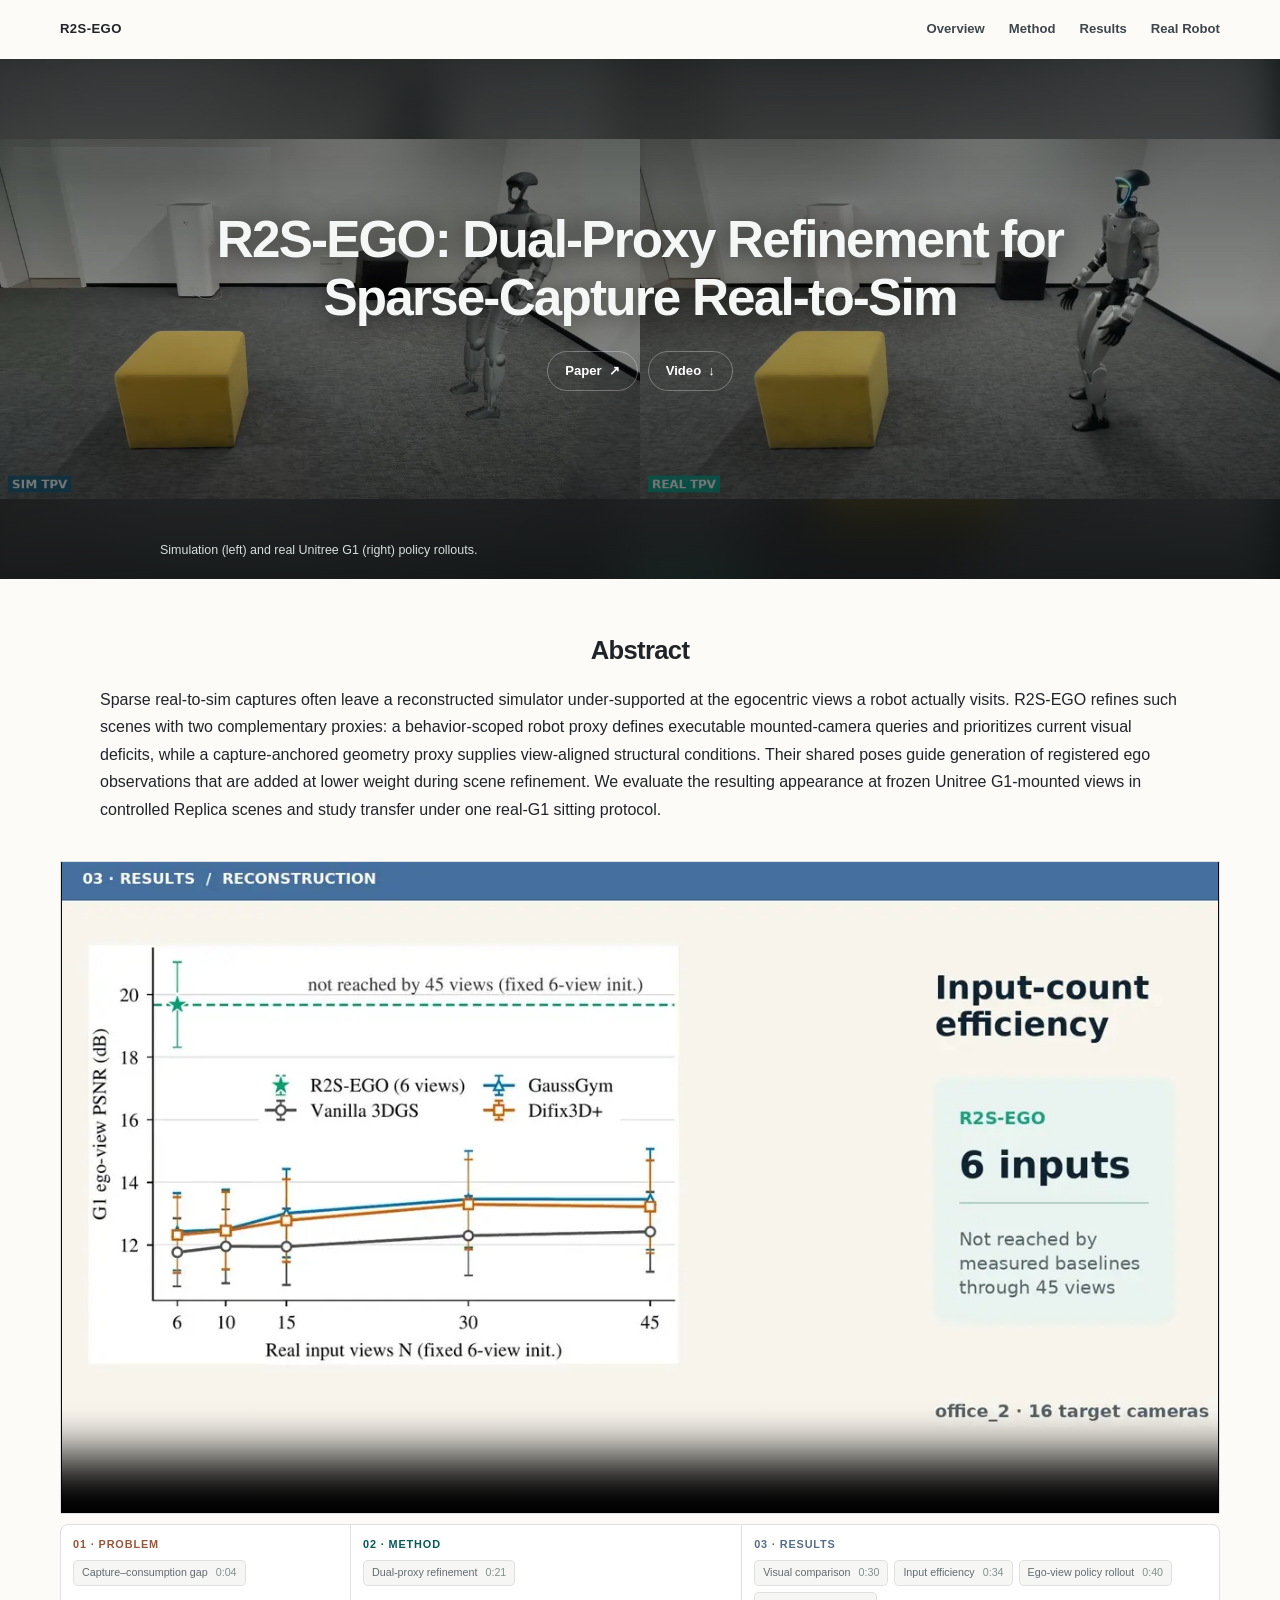
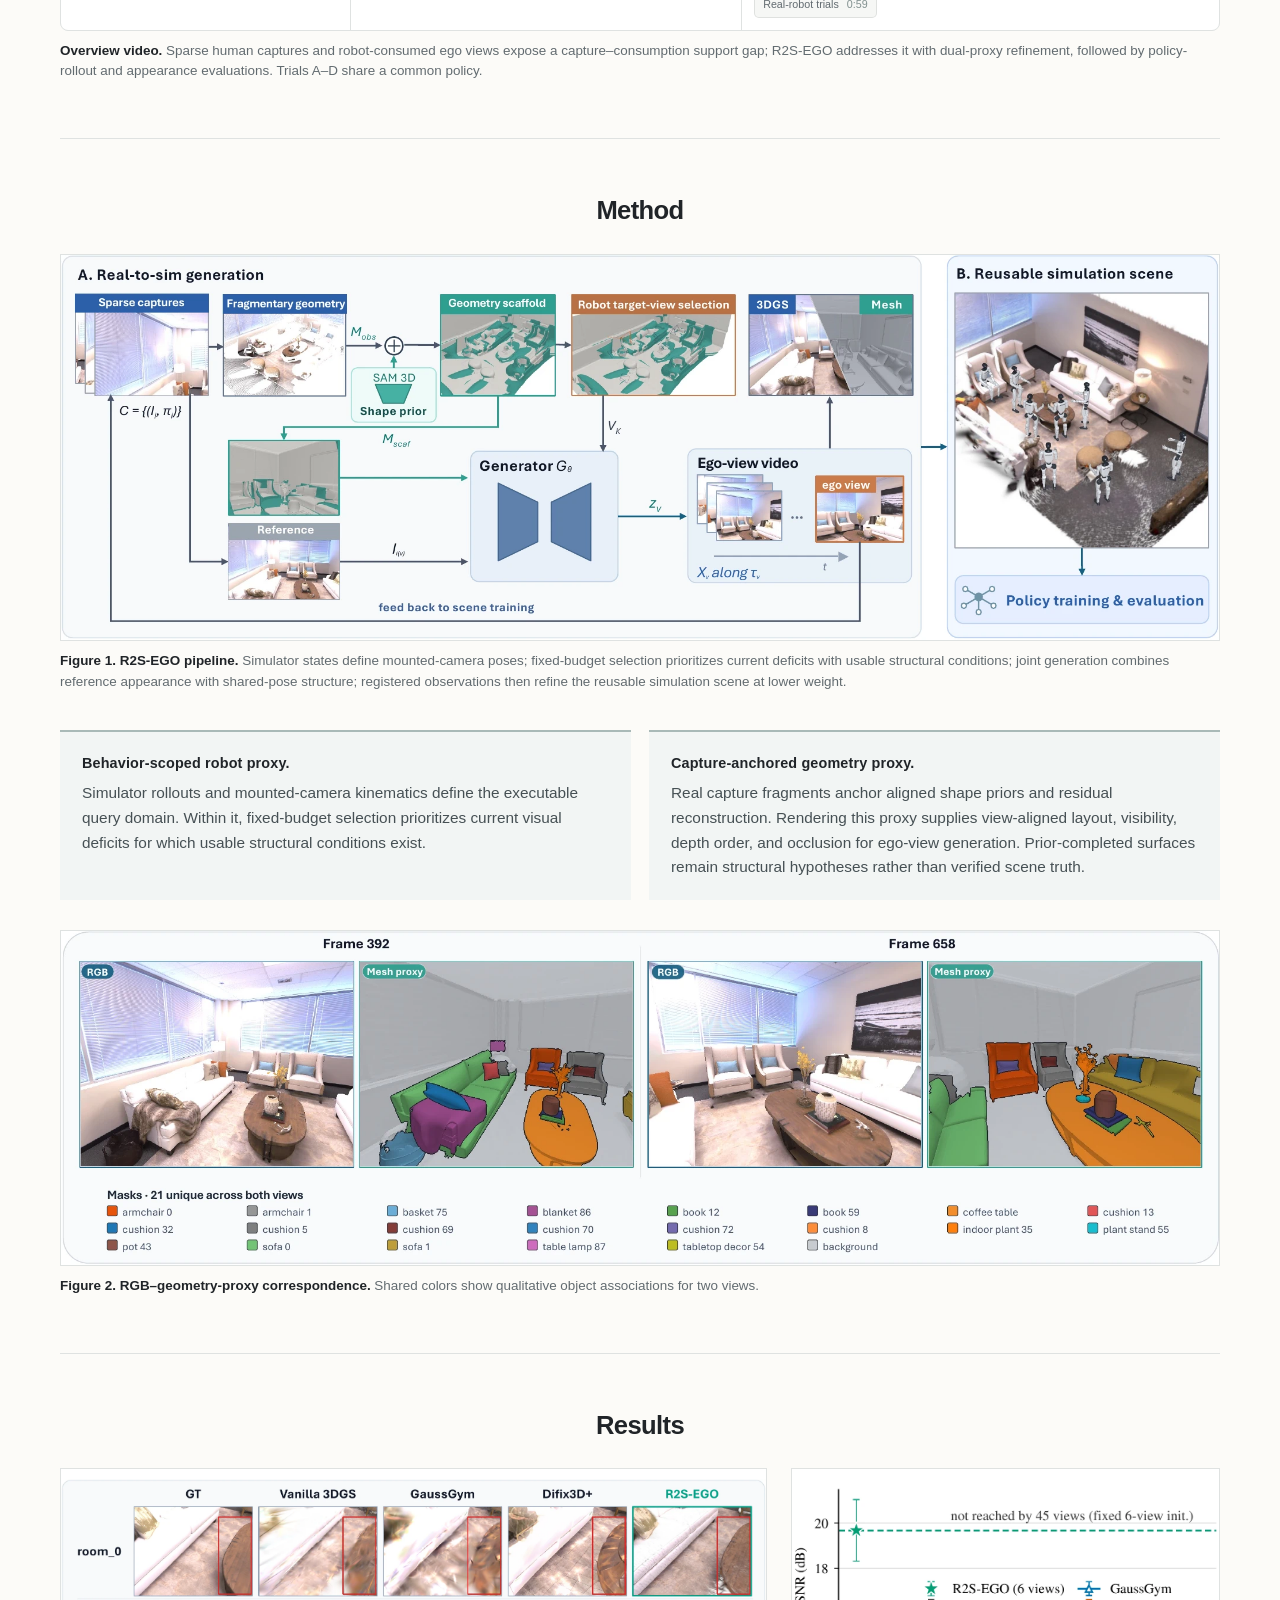
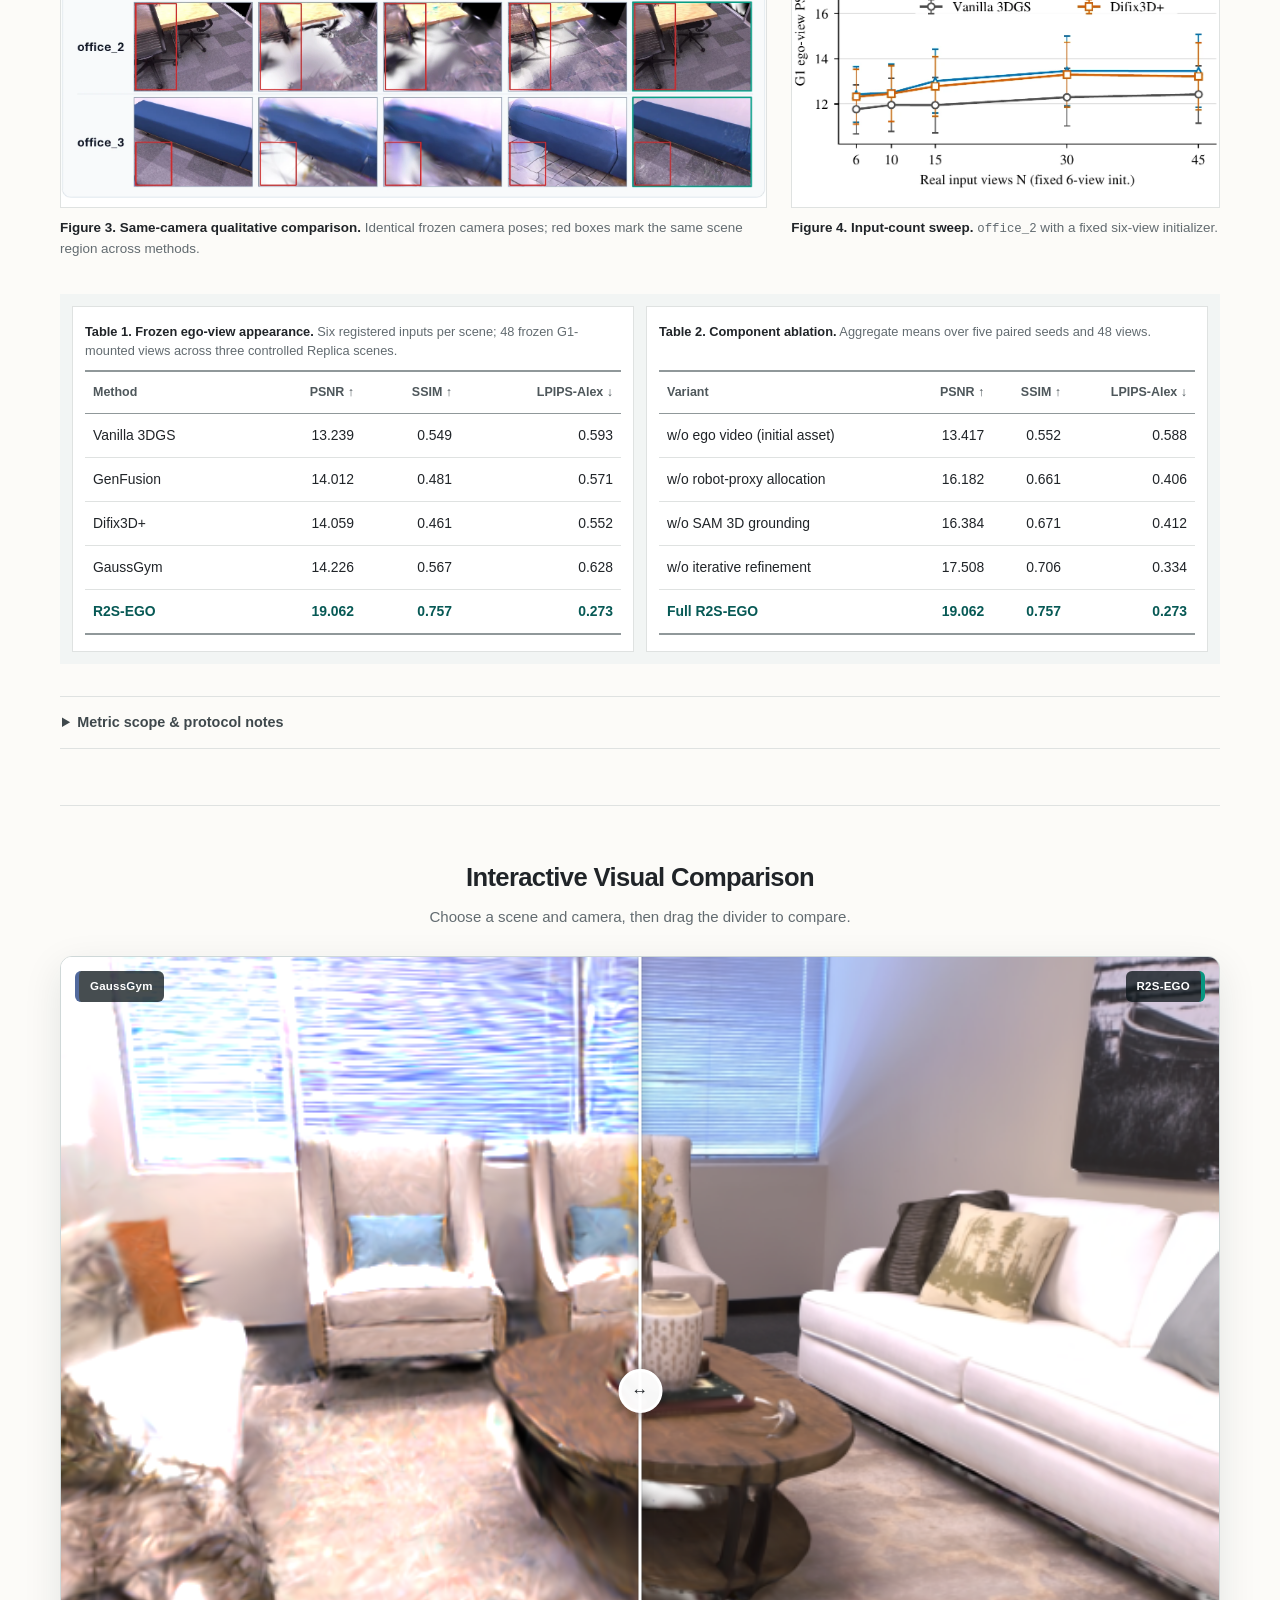
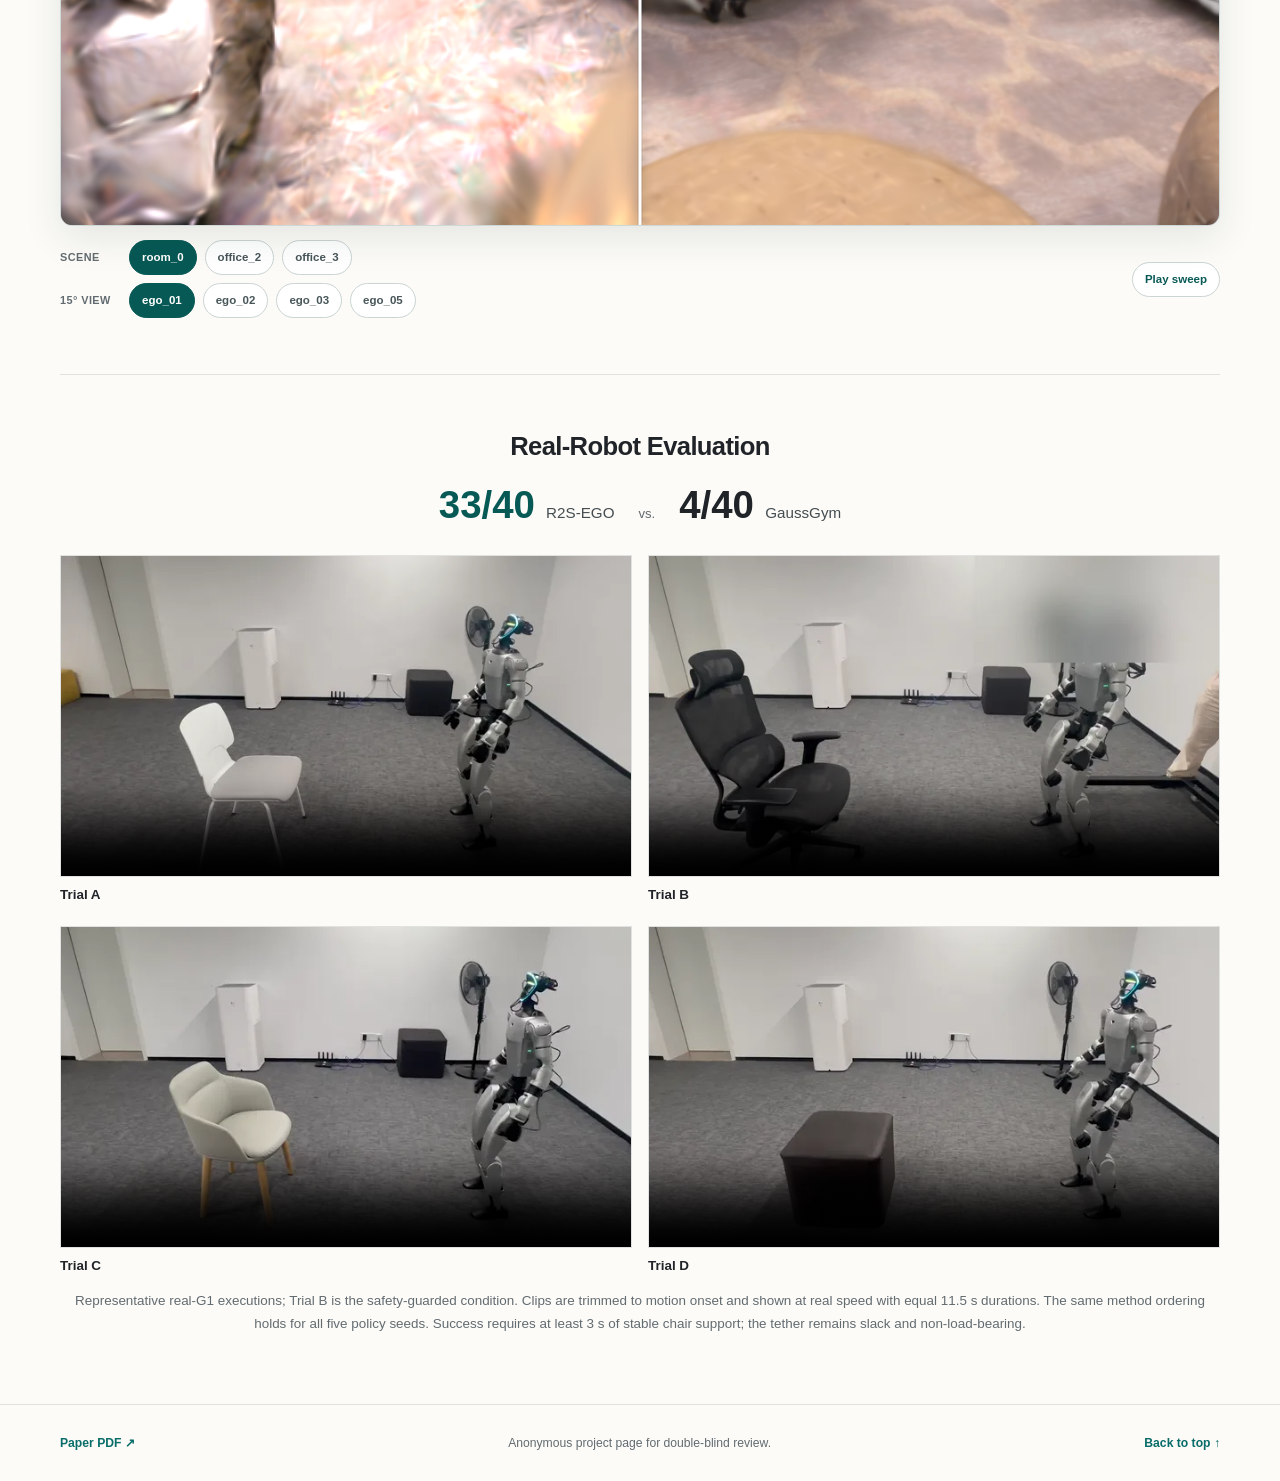
==== commit 5b9b05ec: "Expand interactive comparison to twelve ego views" ====
--- a/index.html
+++ b/index.html
@@ -11,8 +11,8 @@
   <meta property="og:type" content="website">
   <title>R2S-EGO | Anonymous Project Page</title>
   <link rel="icon" href="assets/favicon.svg" type="image/svg+xml">
-  <link rel="stylesheet" href="styles-hero-v5.css?v=9">
-  <script src="script-seek-v2.js?v=4" defer></script>
+  <link rel="stylesheet" href="styles-hero-v5.css?v=10">
+  <script src="script-seek-v2.js?v=5" defer></script>
 </head>
 <body>
   <a class="skip-link" href="#main">Skip to content</a>
@@ -211,17 +211,17 @@
 
     <section class="paper-section page-width appearance-comparison" id="appearance-comparison" aria-labelledby="appearance-title">
       <h2 id="appearance-title">Interactive Visual Comparison</h2>
-      <p class="appearance-lede text-width">Drag the divider to compare both methods from the same frozen G1-mounted camera.</p>
+      <p class="appearance-lede text-width">Choose a scene and camera, then drag the divider to compare.</p>
 
       <figure class="appearance-figure" data-appearance-comparison>
         <div class="appearance-stage" style="--split: 50%">
           <img class="appearance-base" data-r2s-image
-               src="assets/appearance-slider/visual_room_0_ego_07_r2s_ego.png"
-               alt="R2S-EGO rendering from room 0, ego camera 07">
+               src="assets/appearance-slider/visual_15deg_room_0_ego_01_r2s_ego.png"
+               alt="R2S-EGO rendering from room 0, 15-degree ego camera 01">
           <div class="appearance-reveal" aria-hidden="true">
             <div class="appearance-reveal-inner" data-reveal-inner>
               <img data-gauss-image
-                   src="assets/appearance-slider/visual_room_0_ego_07_gaussgym.png"
+                   src="assets/appearance-slider/visual_15deg_room_0_ego_01_gaussgym.png"
                    alt="">
             </div>
           </div>
@@ -234,23 +234,27 @@
         </div>
 
         <div class="appearance-toolbar">
-          <div class="appearance-contexts" role="group" aria-label="Choose comparison view">
-            <button class="is-active" type="button" data-scene="room_0" data-view="ego_07"
-                    data-gauss="assets/appearance-slider/visual_room_0_ego_07_gaussgym.png"
-                    data-r2s="assets/appearance-slider/visual_room_0_ego_07_r2s_ego.png">room_0 · ego_07</button>
-            <button type="button" data-scene="office_2" data-view="ego_03"
-                    data-gauss="assets/appearance-slider/visual_office_2_ego_03_gaussgym.png"
-                    data-r2s="assets/appearance-slider/visual_office_2_ego_03_r2s_ego.png">office_2 · ego_03</button>
-            <button type="button" data-scene="office_3" data-view="ego_04"
-                    data-gauss="assets/appearance-slider/visual_office_3_ego_04_gaussgym.png"
-                    data-r2s="assets/appearance-slider/visual_office_3_ego_04_r2s_ego.png">office_3 · ego_04</button>
+          <div class="appearance-selectors">
+            <div class="appearance-selector-row">
+              <span>Scene</span>
+              <div class="appearance-contexts" role="group" aria-label="Choose scene">
+                <button class="is-active" type="button" data-appearance-scene="room_0">room_0</button>
+                <button type="button" data-appearance-scene="office_2">office_2</button>
+                <button type="button" data-appearance-scene="office_3">office_3</button>
+              </div>
+            </div>
+            <div class="appearance-selector-row">
+              <span>15° view</span>
+              <div class="appearance-contexts" role="group" aria-label="Choose 15-degree ego camera">
+                <button class="is-active" type="button" data-appearance-view="ego_01">ego_01</button>
+                <button type="button" data-appearance-view="ego_02">ego_02</button>
+                <button type="button" data-appearance-view="ego_03">ego_03</button>
+                <button type="button" data-appearance-view="ego_05">ego_05</button>
+              </div>
+            </div>
           </div>
           <button class="appearance-sweep" type="button" data-sweep>Play sweep</button>
         </div>
-
-        <figcaption>
-          <strong>Interactive same-camera comparison.</strong> Switch scenes and drag the divider. Each camera is selected by raw GaussGym PSNR from eight routine views, then held fixed for both methods; the displayed GaussGym image includes DiFix3D post-processing.
-        </figcaption>
       </figure>
     </section>
 
--- a/styles-hero-v5.css
+++ b/styles-hero-v5.css
@@ -388,7 +388,10 @@
 .appearance-range { position: absolute; z-index: 10; inset: 0; width: 100%; height: 100%; margin: 0; opacity: 0; cursor: ew-resize; }
 .appearance-focus { position: absolute; z-index: 9; inset: 0; border-radius: inherit; pointer-events: none; }
 .appearance-range:focus-visible + .appearance-focus { box-shadow: inset 0 0 0 4px rgba(8, 108, 104, .45); }
-.appearance-toolbar { margin-top: 14px; display: flex; align-items: center; justify-content: space-between; gap: 14px; }
+.appearance-toolbar { margin-top: 14px; display: flex; align-items: center; justify-content: space-between; gap: 18px; }
+.appearance-selectors { display: grid; gap: 8px; }
+.appearance-selector-row { display: flex; align-items: center; gap: 11px; }
+.appearance-selector-row > span { width: 58px; flex: 0 0 auto; color: var(--muted); font-size: .68rem; font-weight: 760; letter-spacing: .04em; text-transform: uppercase; }
 .appearance-contexts { display: flex; flex-wrap: wrap; gap: 8px; }
 .appearance-contexts button,
 .appearance-sweep {
@@ -447,6 +450,8 @@
   .robot-score strong { display: block; margin: 0 0 5px; }
   .video-gallery { grid-template-columns: 1fr; }
   .appearance-toolbar { align-items: stretch; flex-direction: column; }
+  .appearance-selector-row { align-items: flex-start; flex-direction: column; gap: 5px; }
+  .appearance-selector-row > span { width: auto; }
   .appearance-sweep { align-self: flex-start; }
   .appearance-label { top: 8px; font-size: .62rem; }
   .appearance-label-left { left: 8px; }
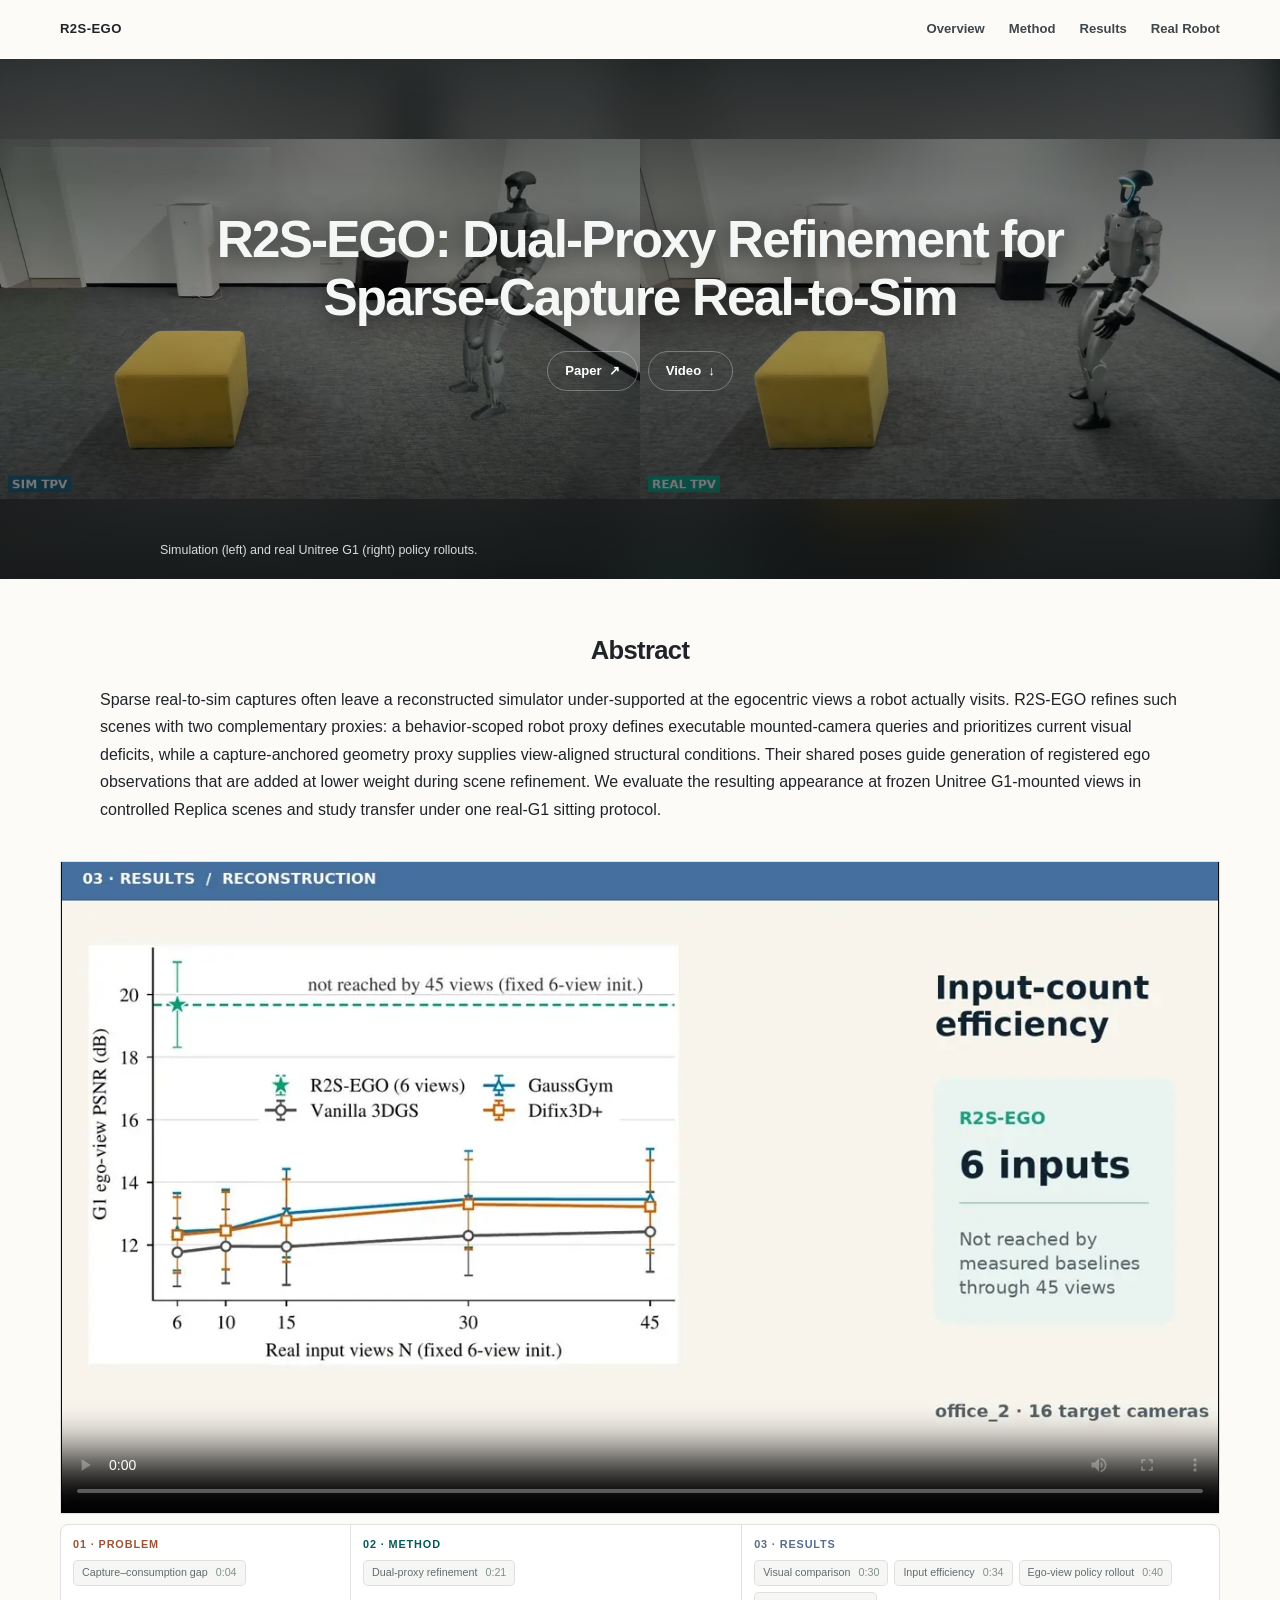
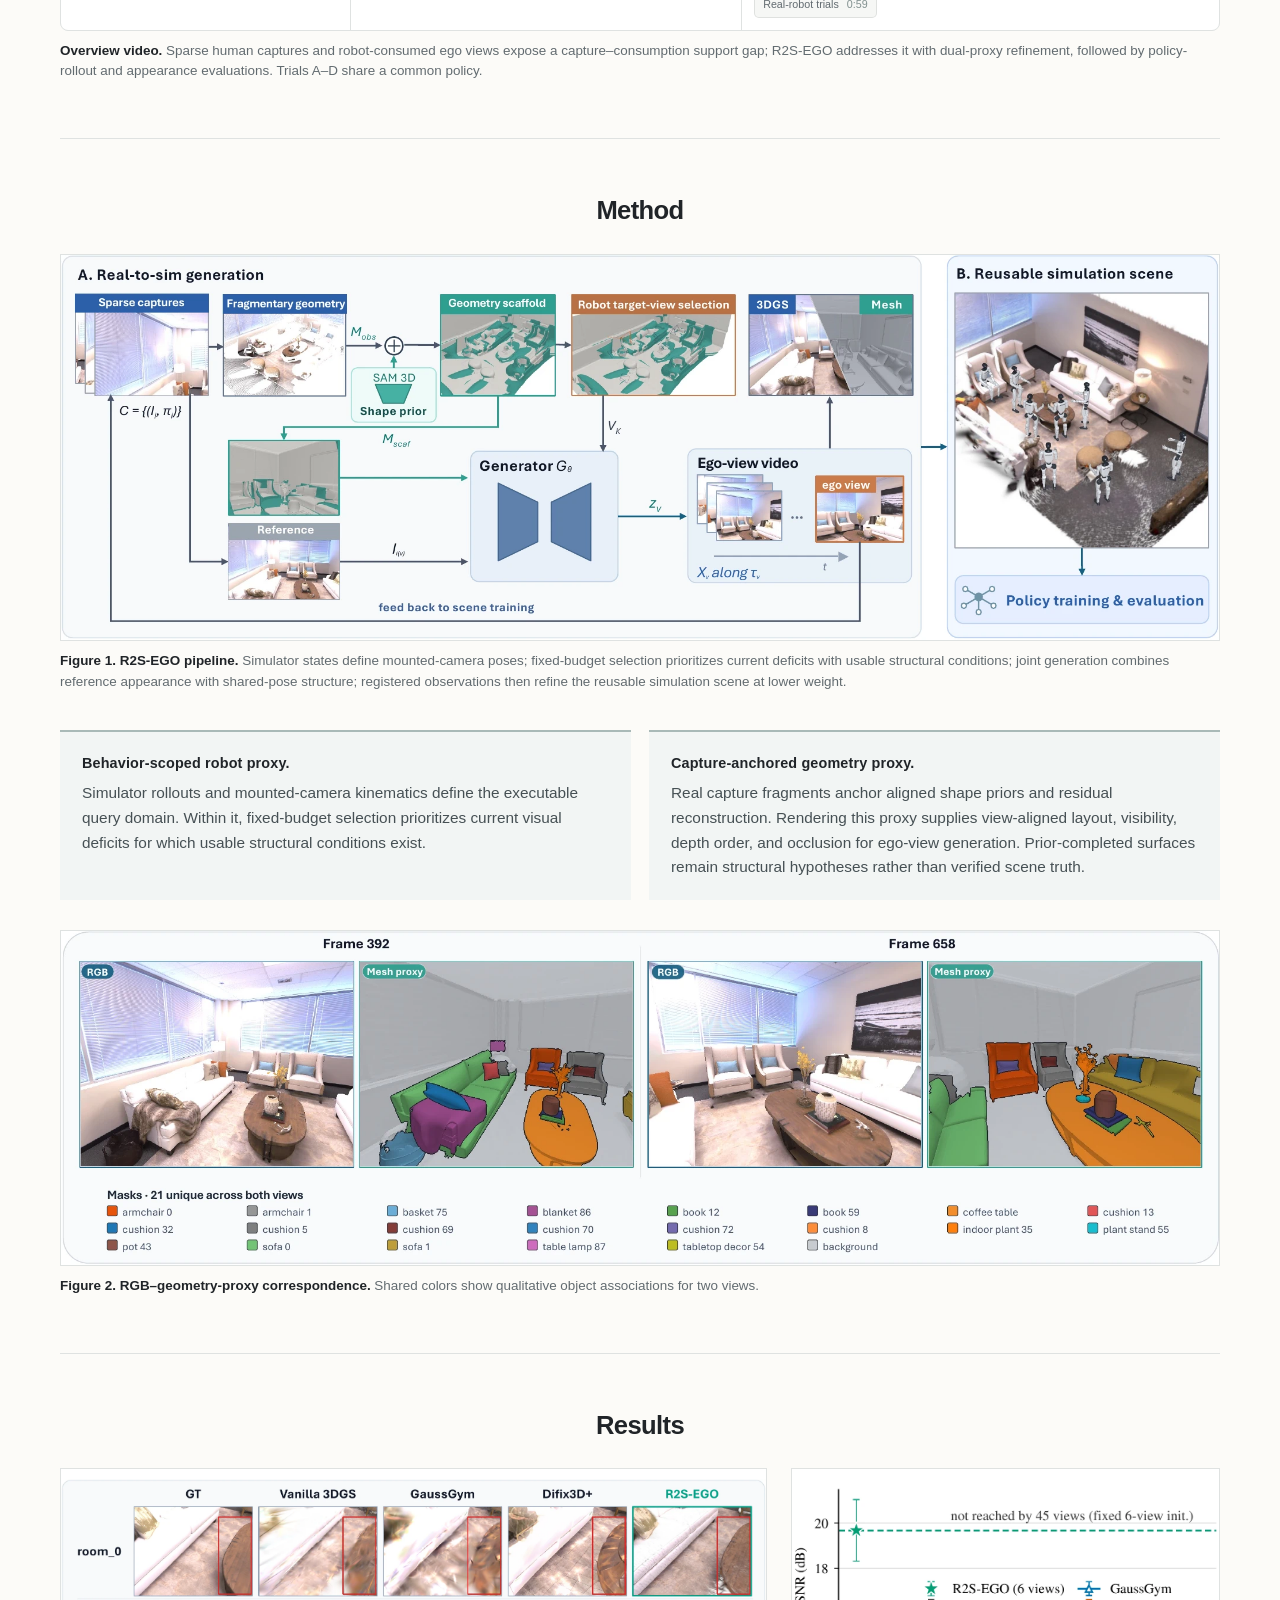
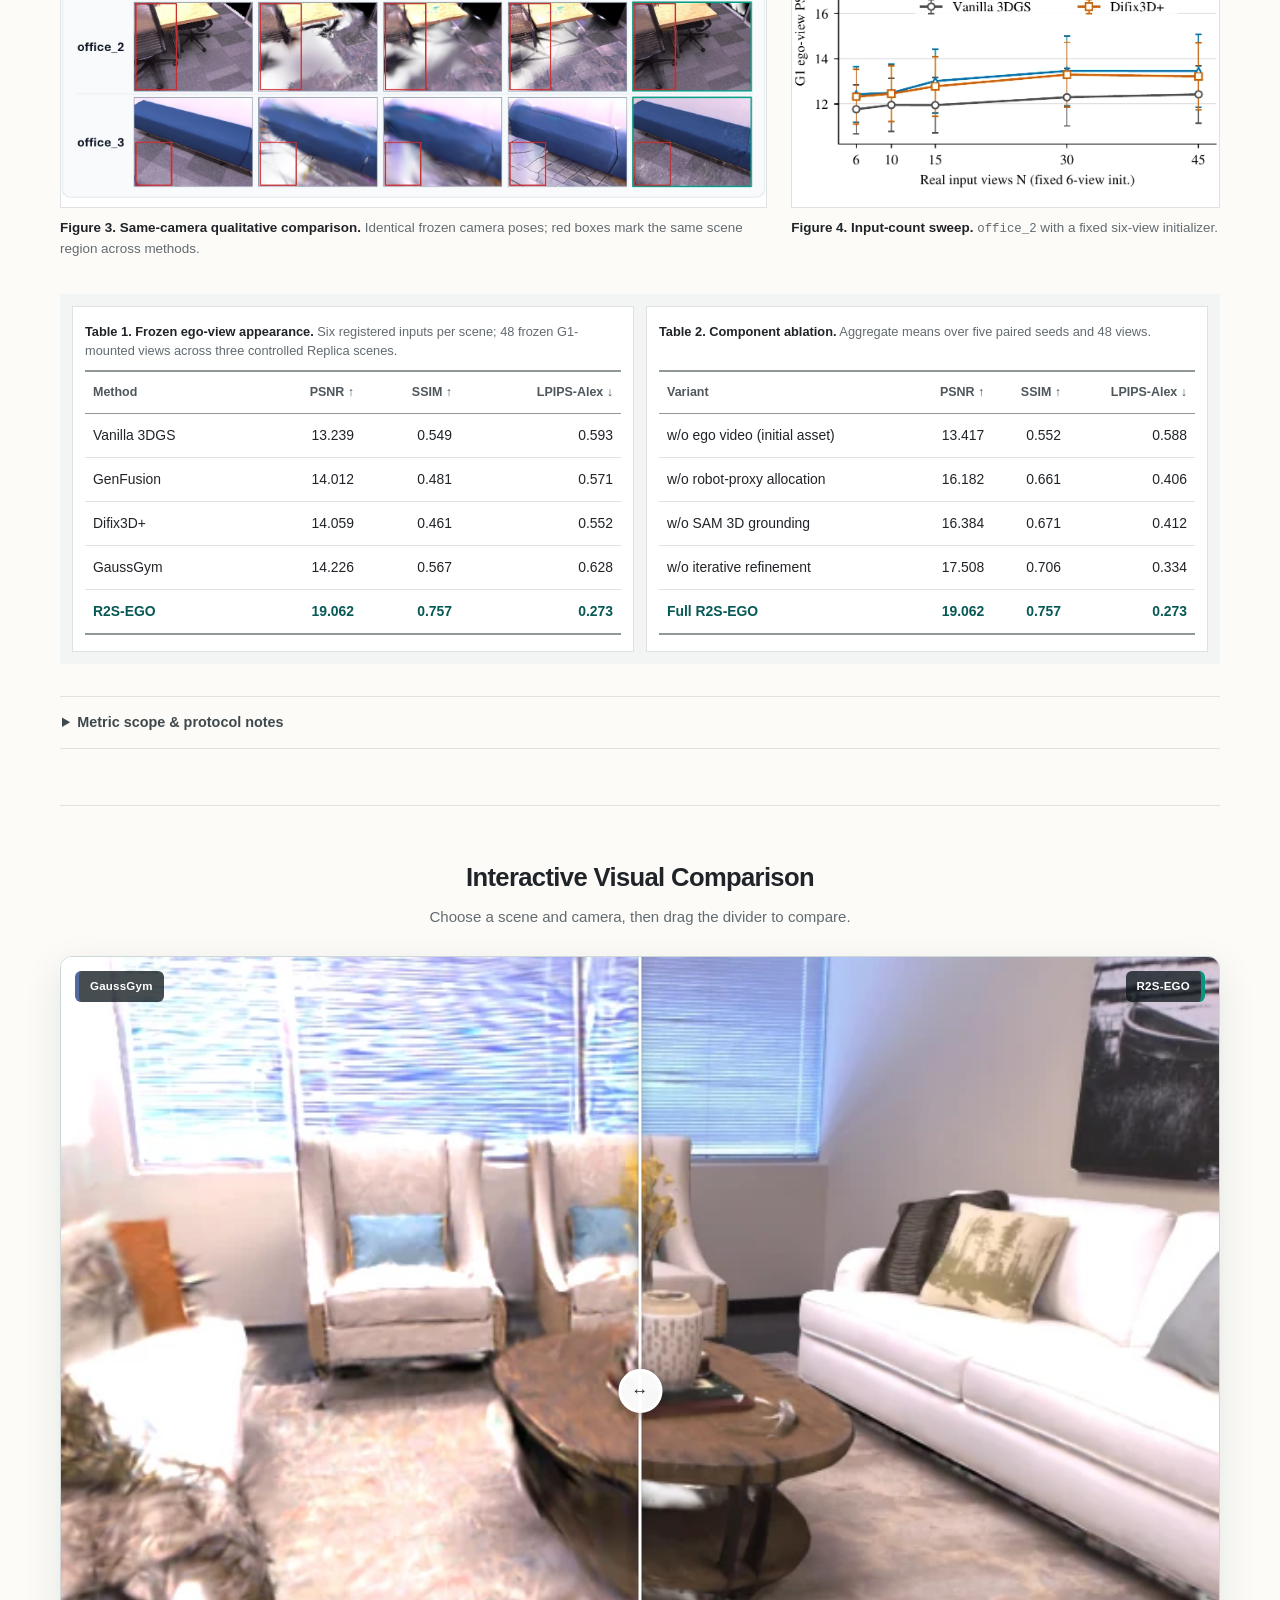
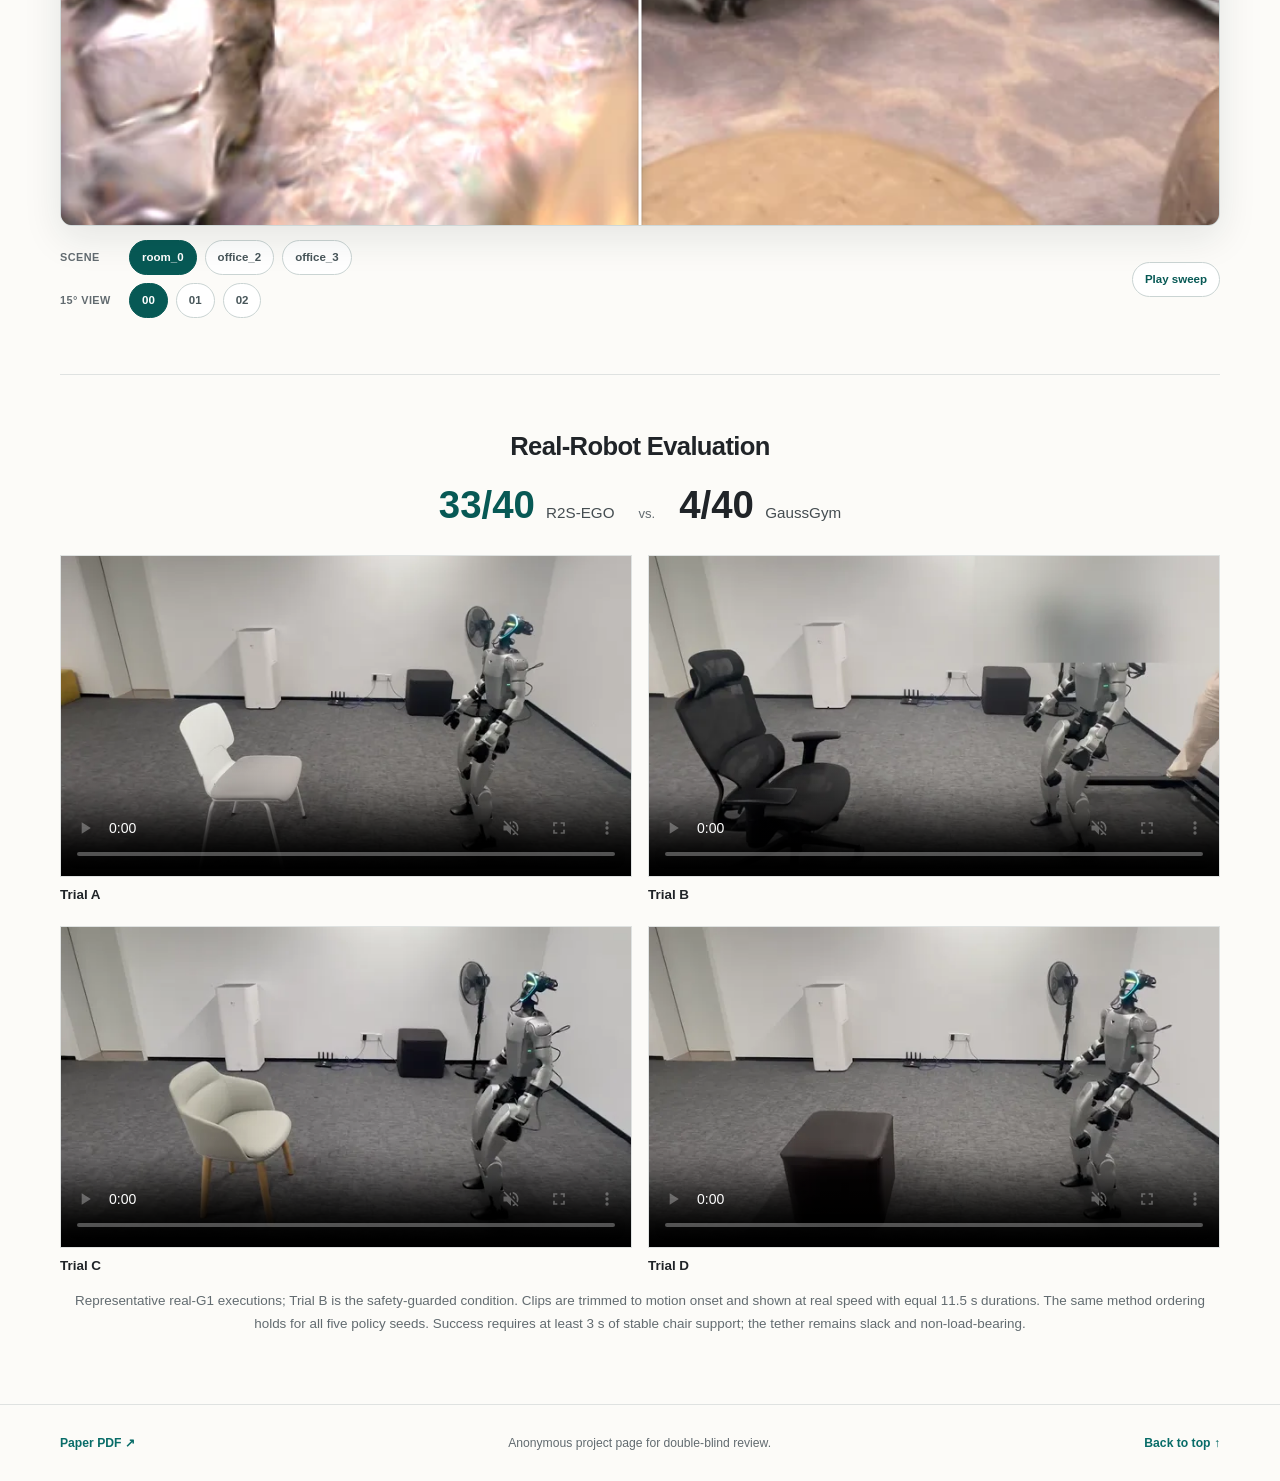
==== commit 2628182e: "Preload and simplify appearance comparisons" ====
--- a/index.html
+++ b/index.html
@@ -12,7 +12,7 @@
   <title>R2S-EGO | Anonymous Project Page</title>
   <link rel="icon" href="assets/favicon.svg" type="image/svg+xml">
   <link rel="stylesheet" href="styles-hero-v5.css?v=10">
-  <script src="script-seek-v2.js?v=5" defer></script>
+  <script src="script-seek-v2.js?v=6" defer></script>
 </head>
 <body>
   <a class="skip-link" href="#main">Skip to content</a>
@@ -216,12 +216,12 @@
       <figure class="appearance-figure" data-appearance-comparison>
         <div class="appearance-stage" style="--split: 50%">
           <img class="appearance-base" data-r2s-image
-               src="assets/appearance-slider/visual_15deg_room_0_ego_01_r2s_ego.png"
+               src="assets/appearance-slider/visual_15deg_room_0_ego_01_r2s_ego.webp"
                alt="R2S-EGO rendering from room 0, 15-degree ego camera 01">
           <div class="appearance-reveal" aria-hidden="true">
             <div class="appearance-reveal-inner" data-reveal-inner>
               <img data-gauss-image
-                   src="assets/appearance-slider/visual_15deg_room_0_ego_01_gaussgym.png"
+                   src="assets/appearance-slider/visual_15deg_room_0_ego_01_gaussgym.webp"
                    alt="">
             </div>
           </div>
@@ -246,10 +246,9 @@
             <div class="appearance-selector-row">
               <span>15° view</span>
               <div class="appearance-contexts" role="group" aria-label="Choose 15-degree ego camera">
-                <button class="is-active" type="button" data-appearance-view="ego_01">ego_01</button>
-                <button type="button" data-appearance-view="ego_02">ego_02</button>
-                <button type="button" data-appearance-view="ego_03">ego_03</button>
-                <button type="button" data-appearance-view="ego_05">ego_05</button>
+                <button class="is-active" type="button" data-appearance-view="ego_01" aria-label="View 00">00</button>
+                <button type="button" data-appearance-view="ego_03" aria-label="View 01">01</button>
+                <button type="button" data-appearance-view="ego_05" aria-label="View 02">02</button>
               </div>
             </div>
           </div>
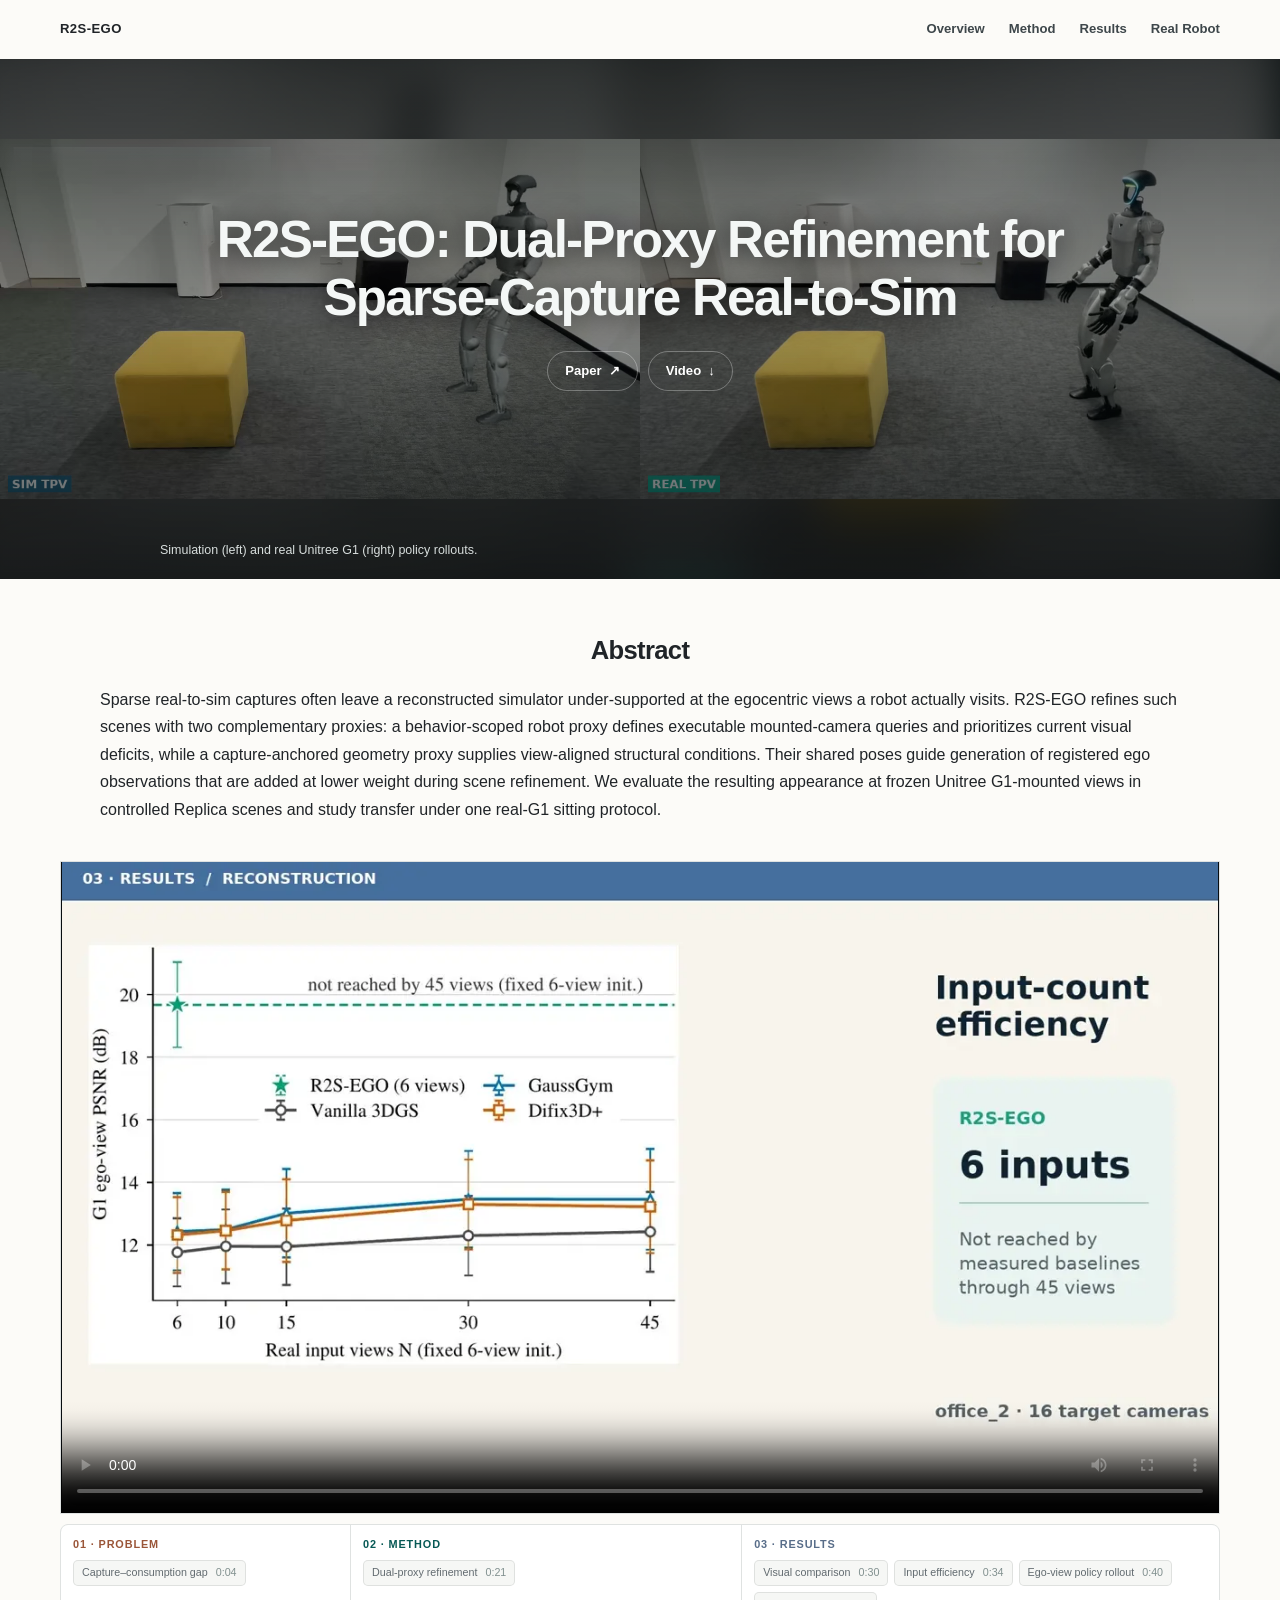
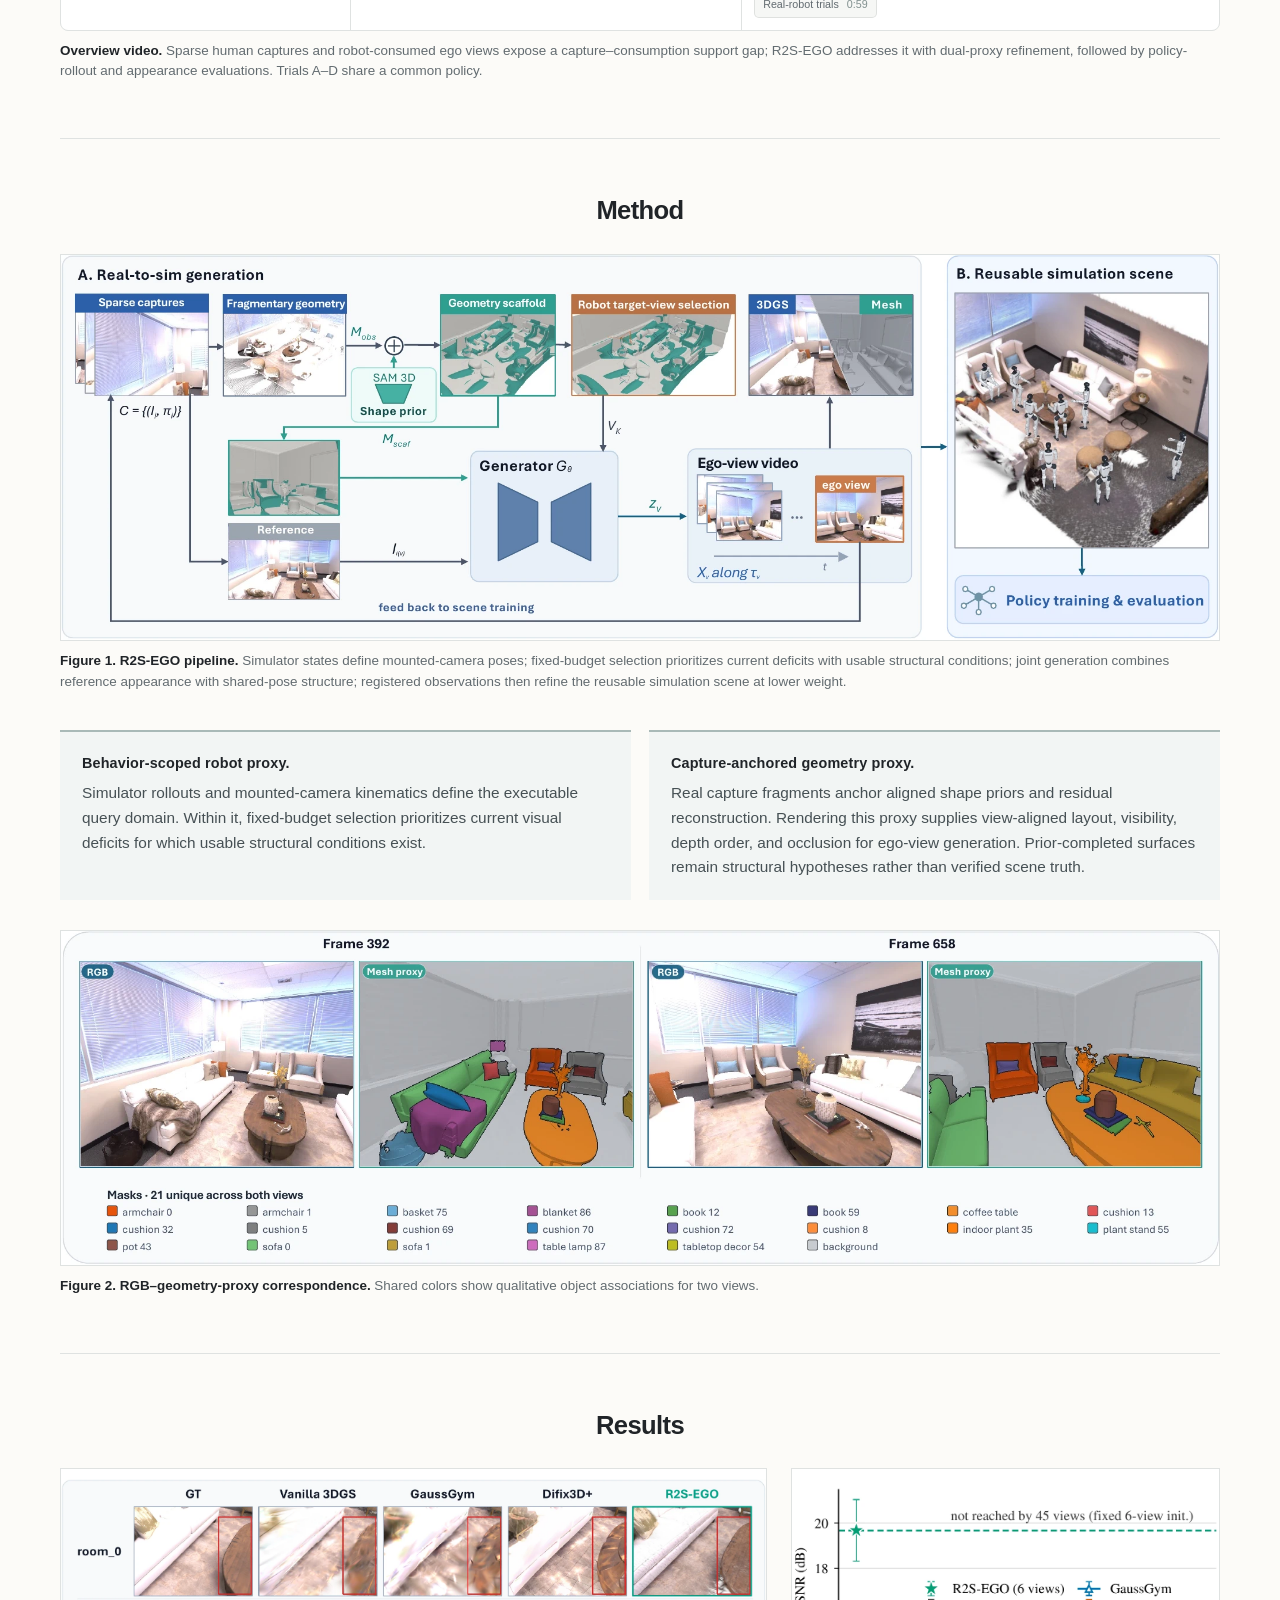
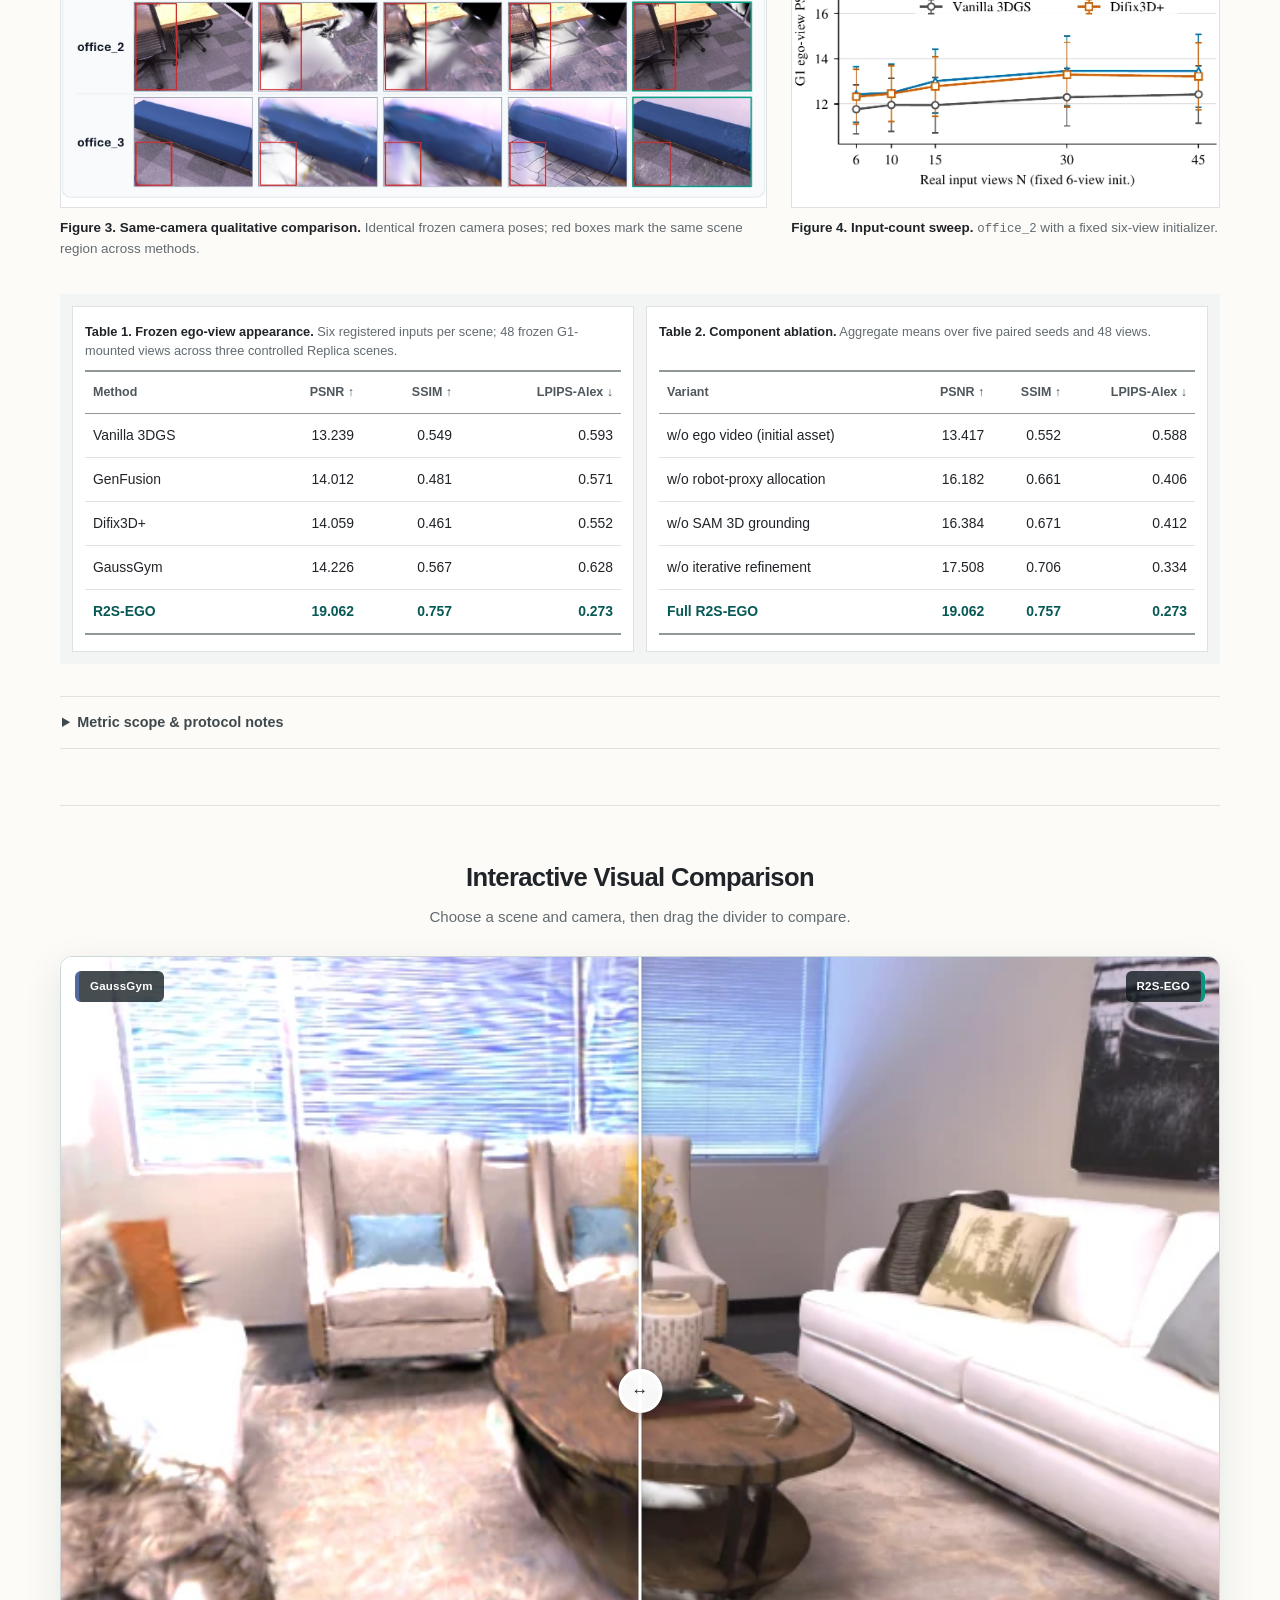
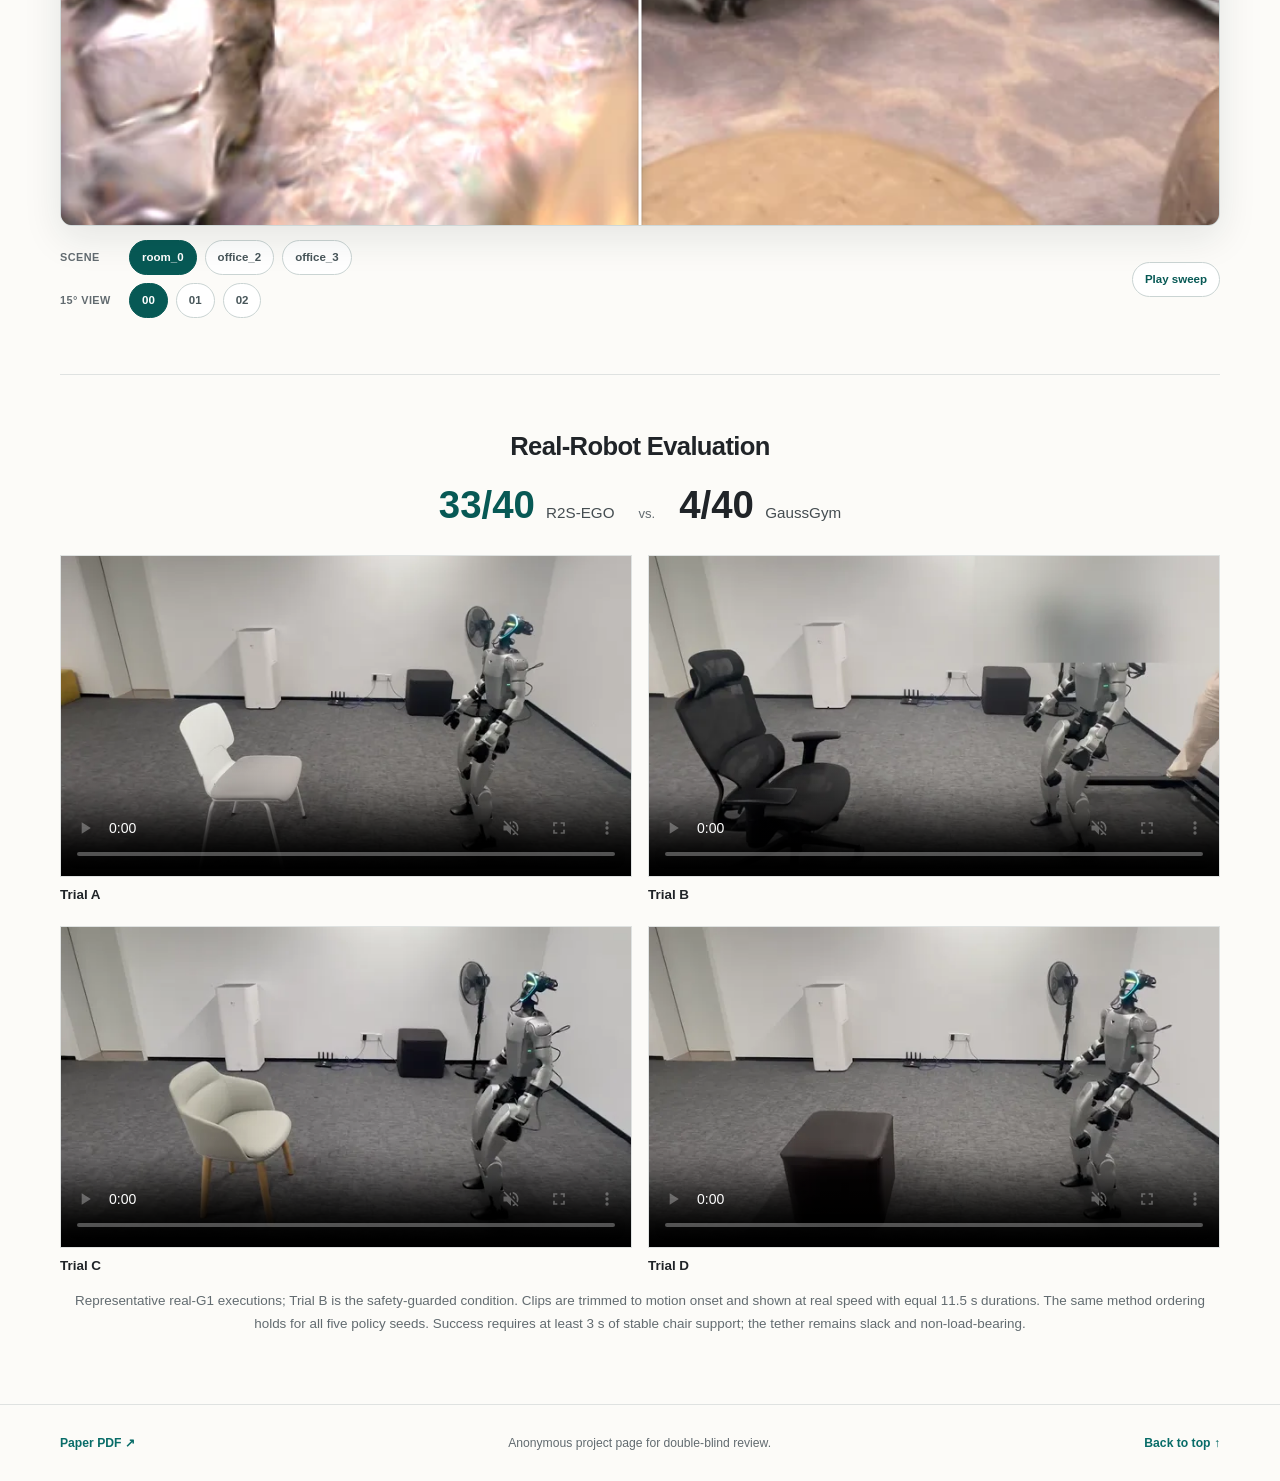
==== commit 8a7672ac: "Stage appearance image loading" ====
--- a/index.html
+++ b/index.html
@@ -12,7 +12,7 @@
   <title>R2S-EGO | Anonymous Project Page</title>
   <link rel="icon" href="assets/favicon.svg" type="image/svg+xml">
   <link rel="stylesheet" href="styles-hero-v5.css?v=10">
-  <script src="script-seek-v2.js?v=6" defer></script>
+  <script src="script-seek-v2.js?v=7" defer></script>
 </head>
 <body>
   <a class="skip-link" href="#main">Skip to content</a>
@@ -217,11 +217,13 @@
         <div class="appearance-stage" style="--split: 50%">
           <img class="appearance-base" data-r2s-image
                src="assets/appearance-slider/visual_15deg_room_0_ego_01_r2s_ego.webp"
+               width="640" height="480" loading="eager" decoding="async" fetchpriority="high"
                alt="R2S-EGO rendering from room 0, 15-degree ego camera 01">
           <div class="appearance-reveal" aria-hidden="true">
             <div class="appearance-reveal-inner" data-reveal-inner>
               <img data-gauss-image
                    src="assets/appearance-slider/visual_15deg_room_0_ego_01_gaussgym.webp"
+                   width="640" height="480" loading="eager" decoding="async" fetchpriority="high"
                    alt="">
             </div>
           </div>
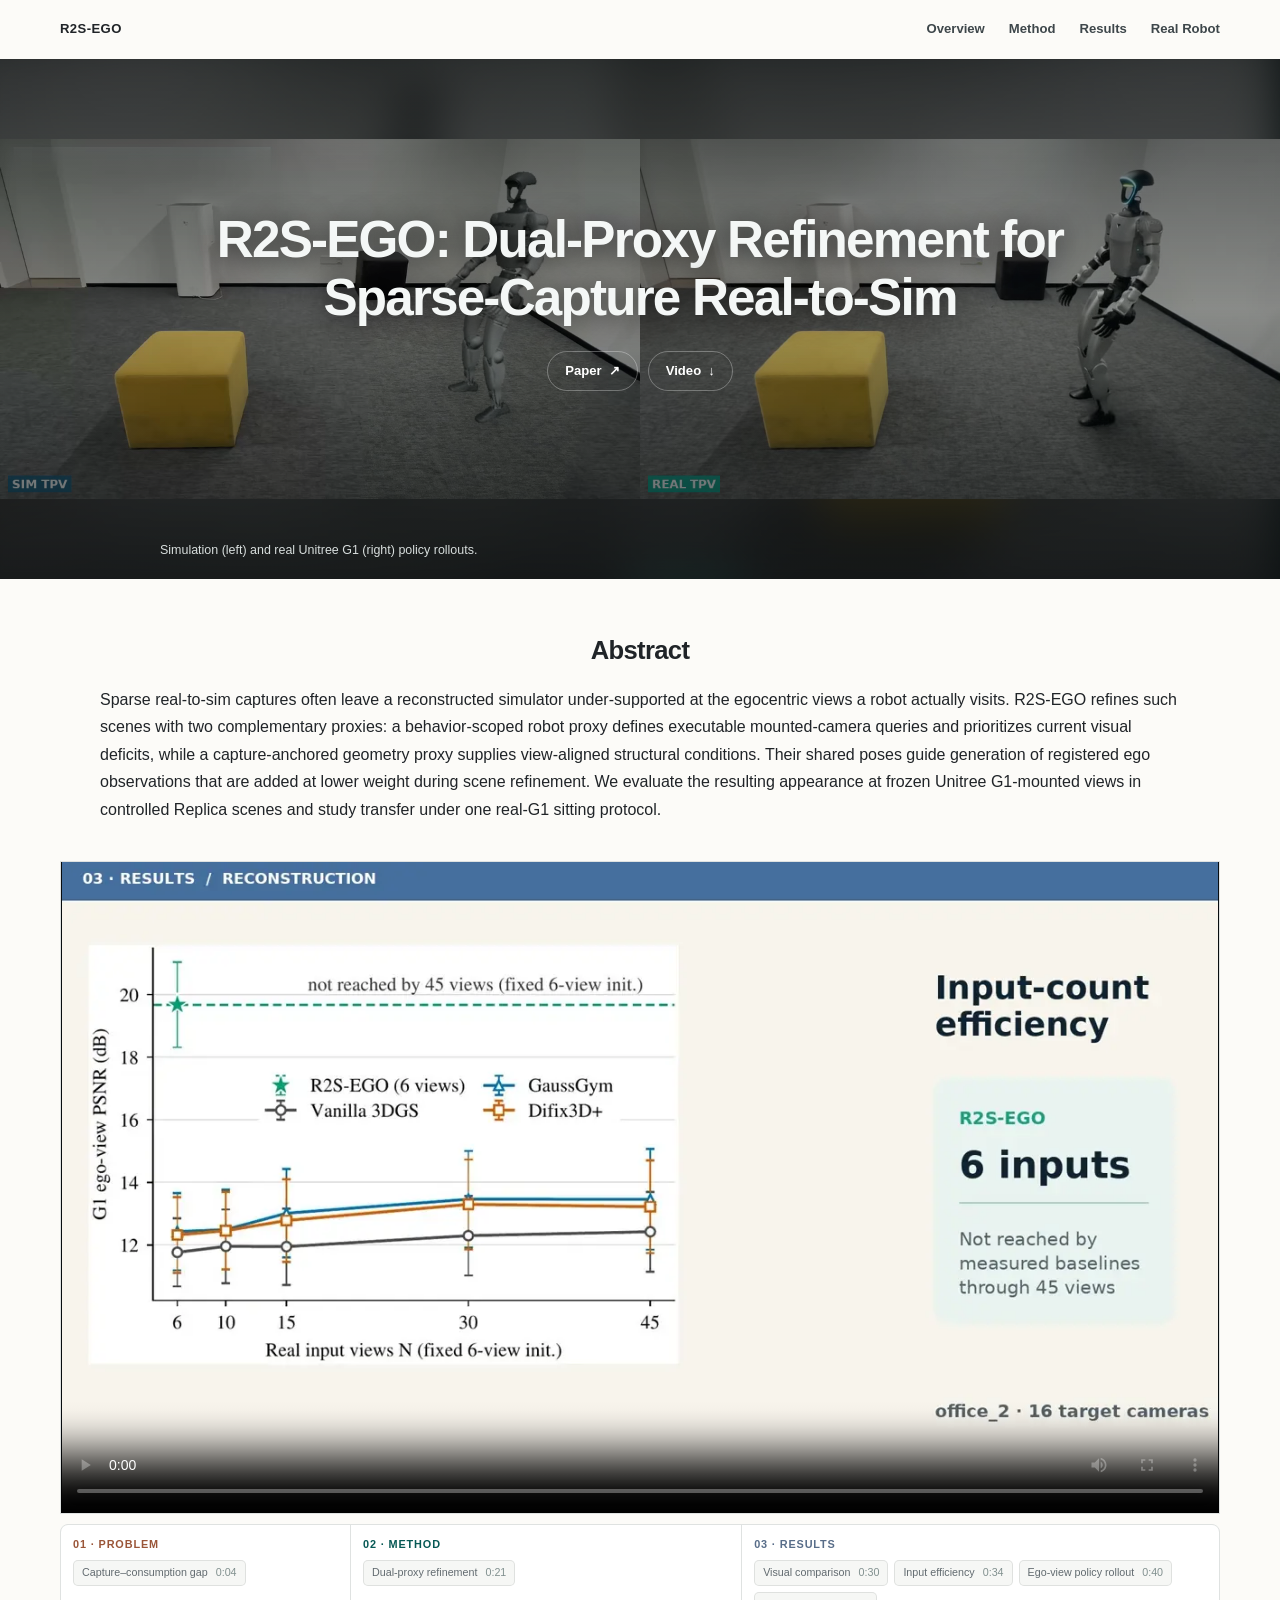
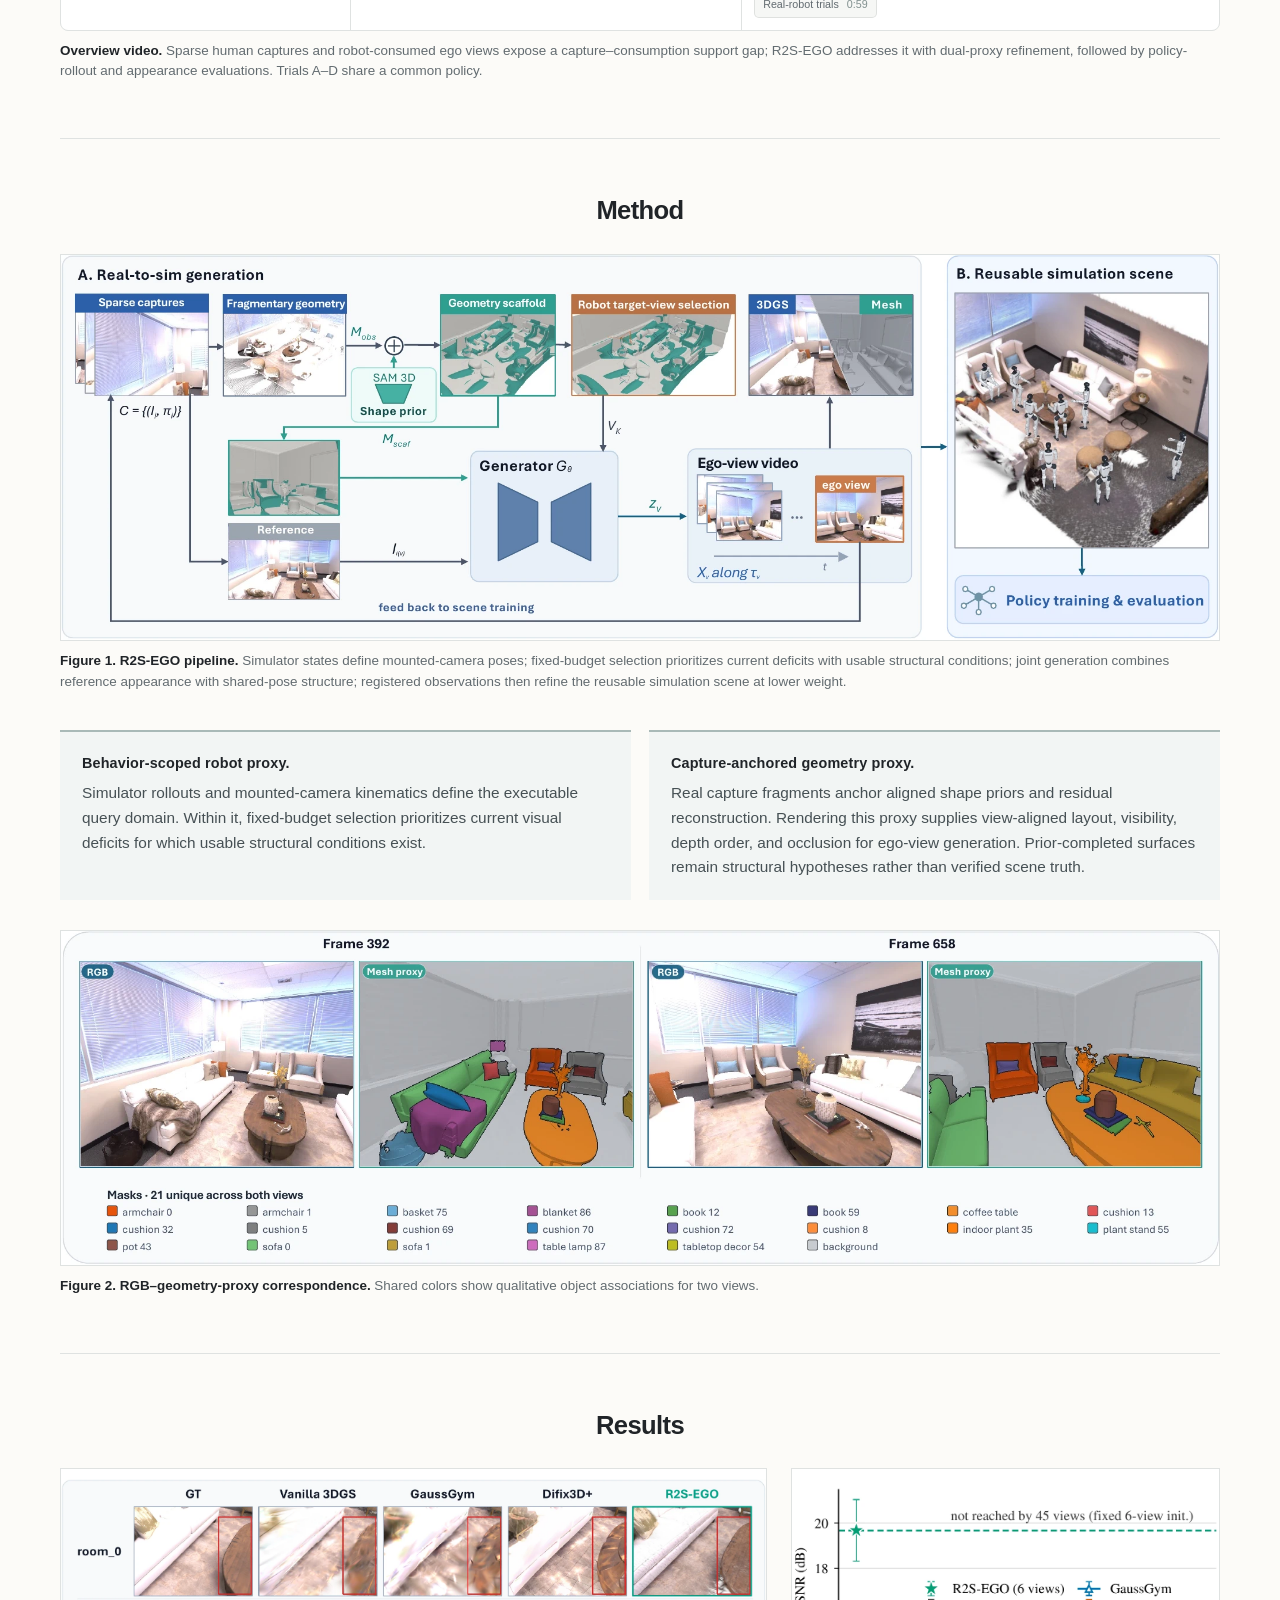
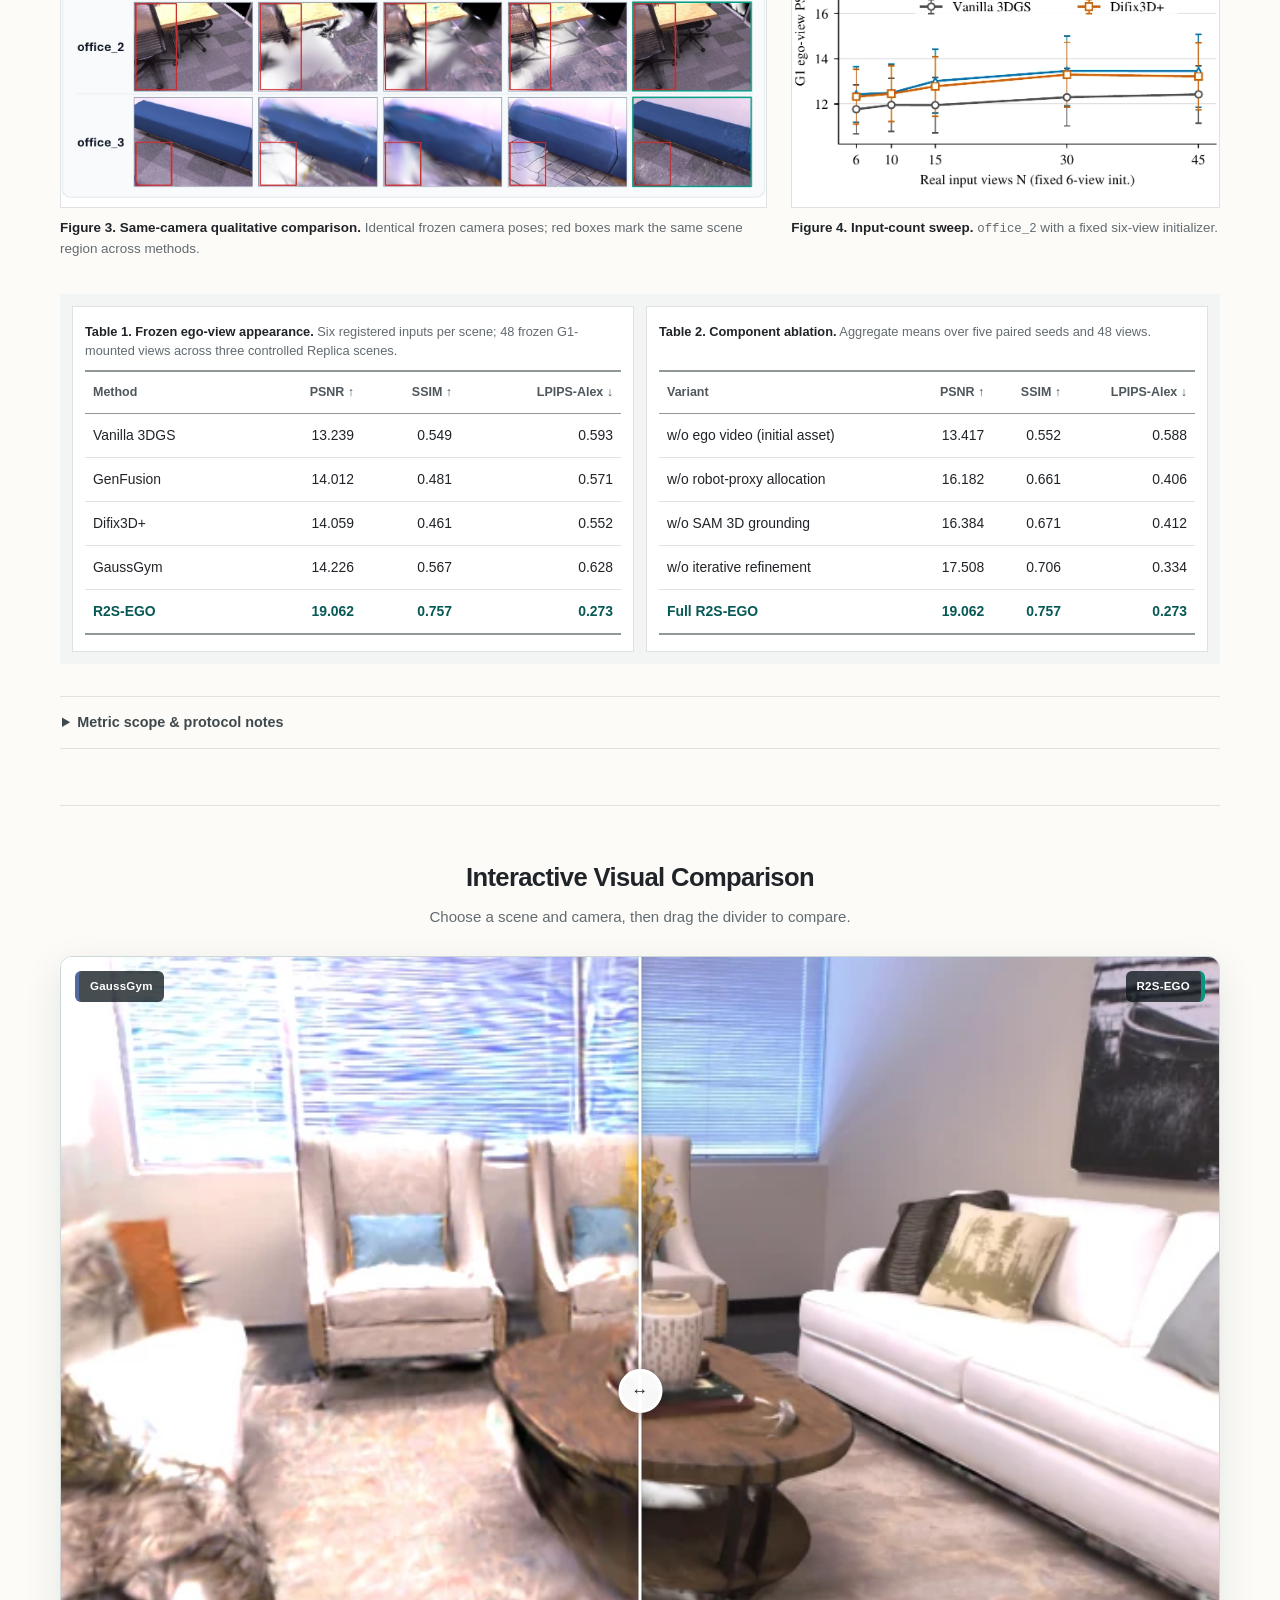
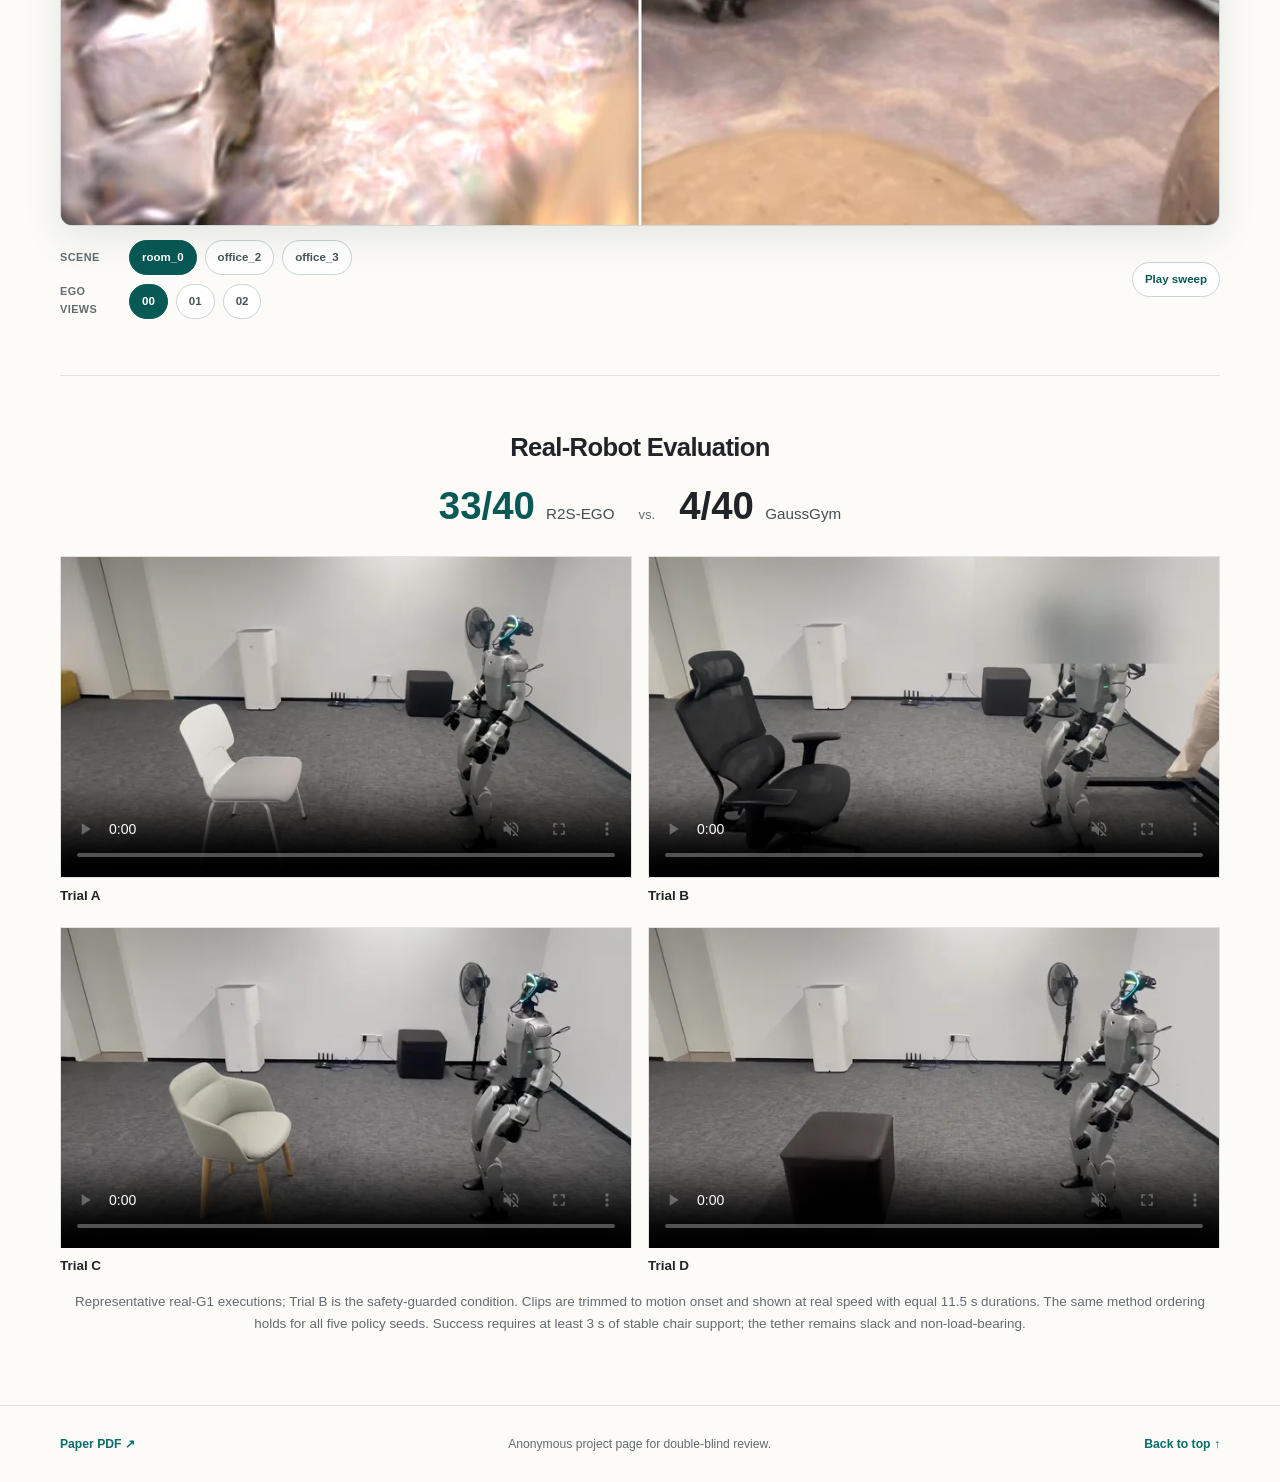
==== commit 9ac553bc: "Refine ego-view labels and office comparison" ====
--- a/index.html
+++ b/index.html
@@ -12,7 +12,7 @@
   <title>R2S-EGO | Anonymous Project Page</title>
   <link rel="icon" href="assets/favicon.svg" type="image/svg+xml">
   <link rel="stylesheet" href="styles-hero-v5.css?v=10">
-  <script src="script-seek-v2.js?v=7" defer></script>
+  <script src="script-seek-v2.js?v=8" defer></script>
 </head>
 <body>
   <a class="skip-link" href="#main">Skip to content</a>
@@ -246,7 +246,7 @@
               </div>
             </div>
             <div class="appearance-selector-row">
-              <span>15° view</span>
+              <span>ego views</span>
               <div class="appearance-contexts" role="group" aria-label="Choose 15-degree ego camera">
                 <button class="is-active" type="button" data-appearance-view="ego_01" aria-label="View 00">00</button>
                 <button type="button" data-appearance-view="ego_03" aria-label="View 01">01</button>
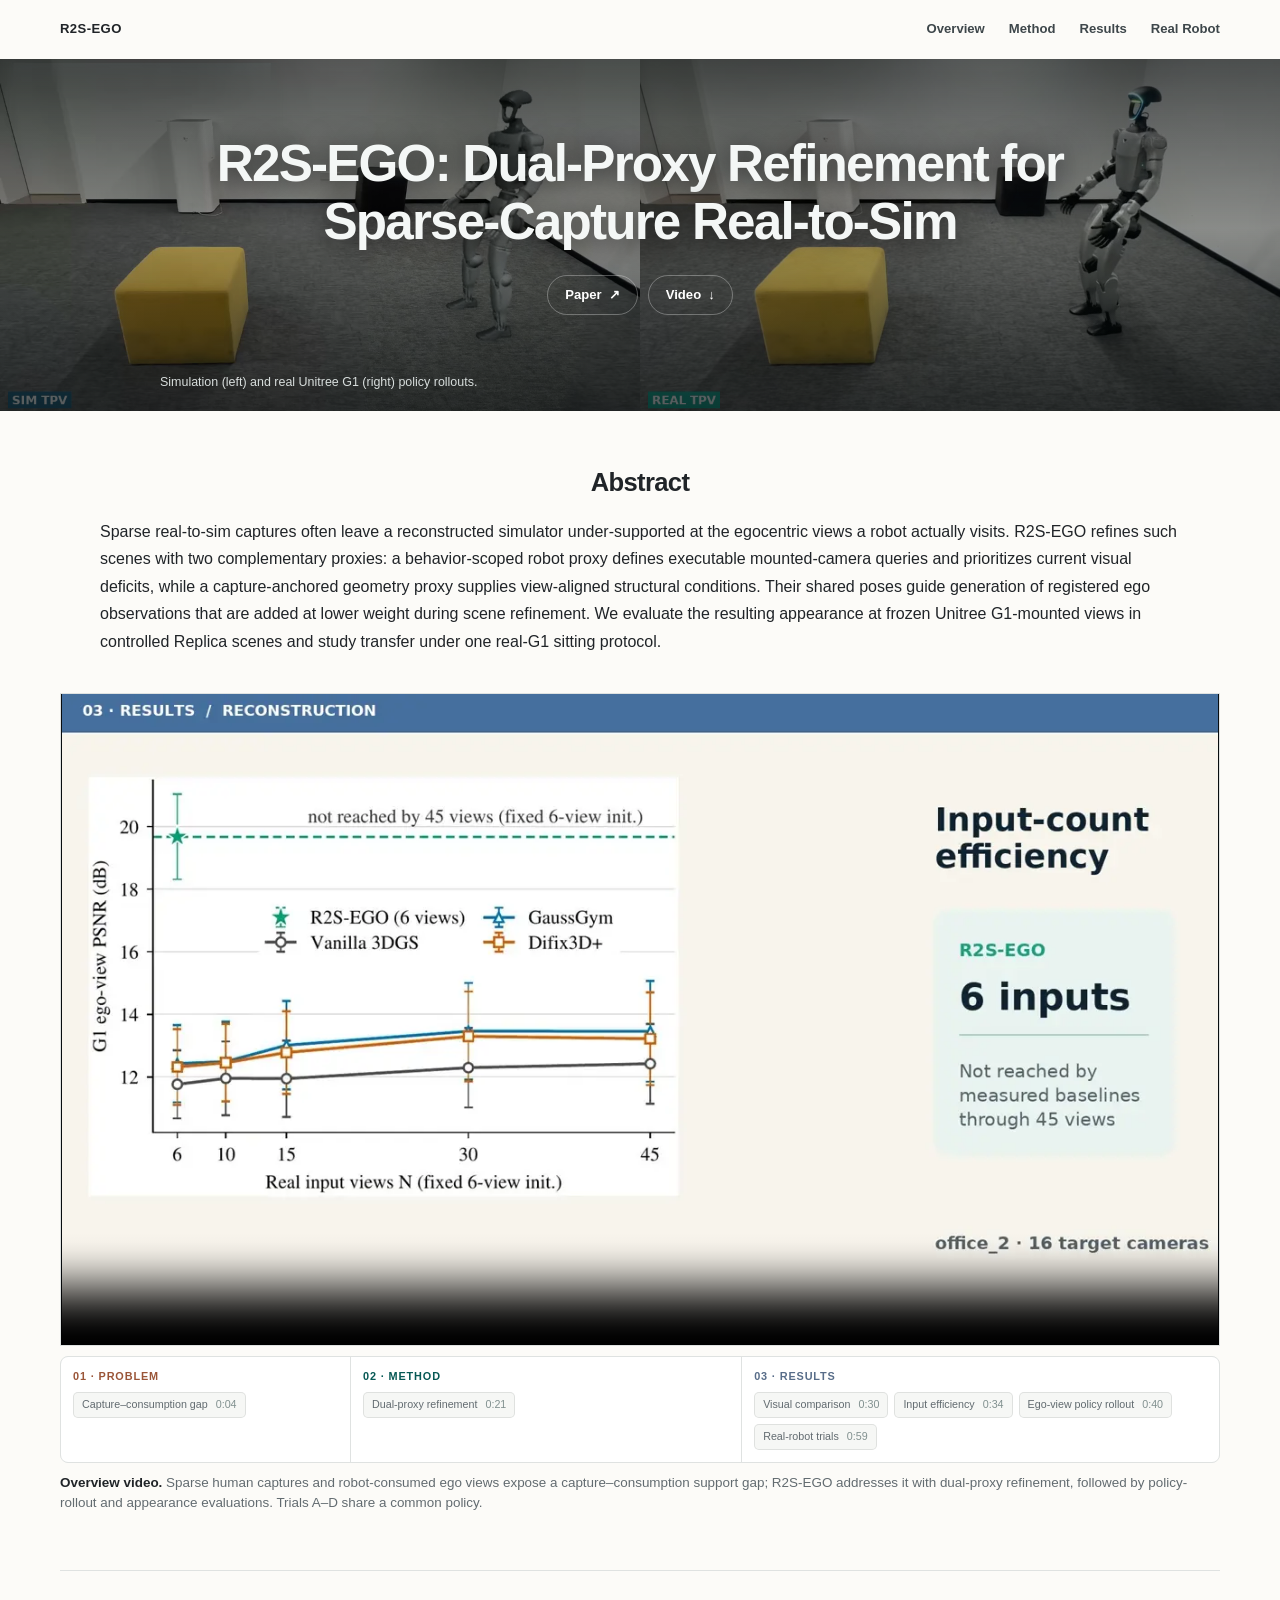
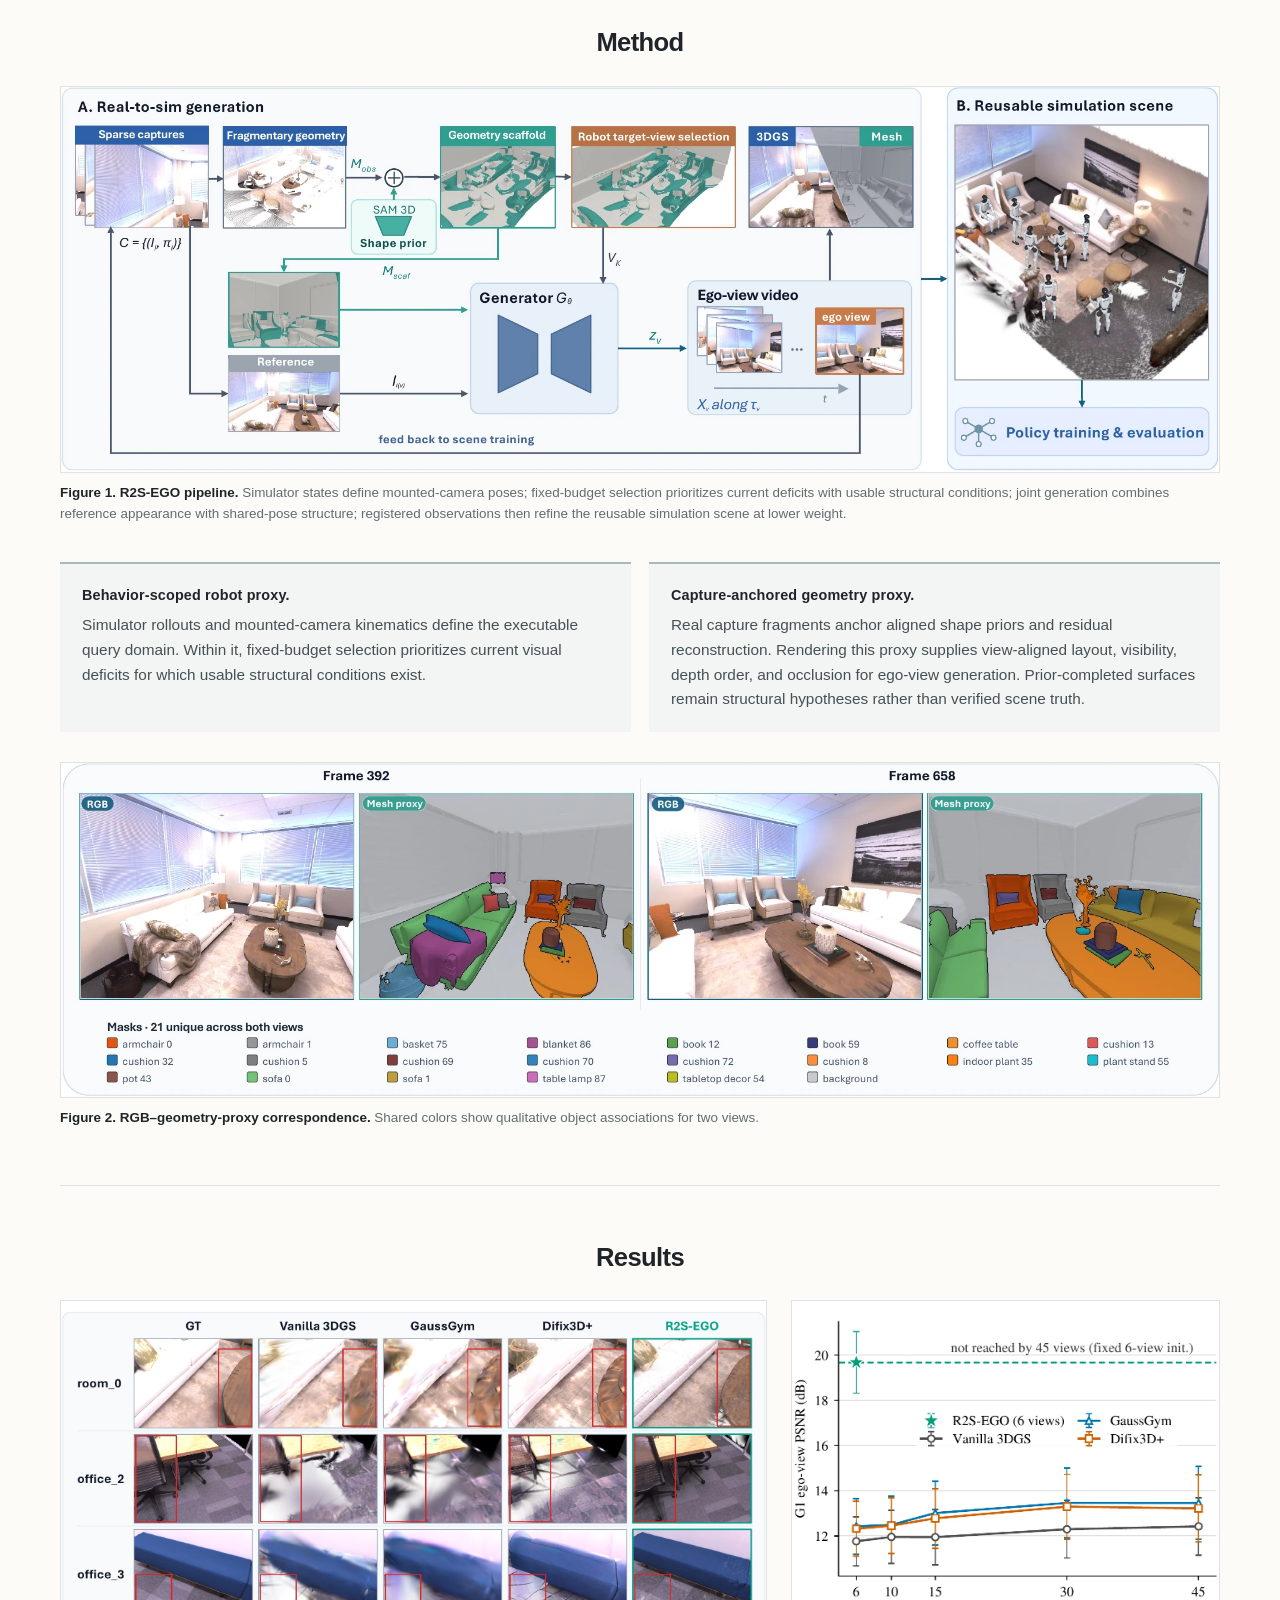
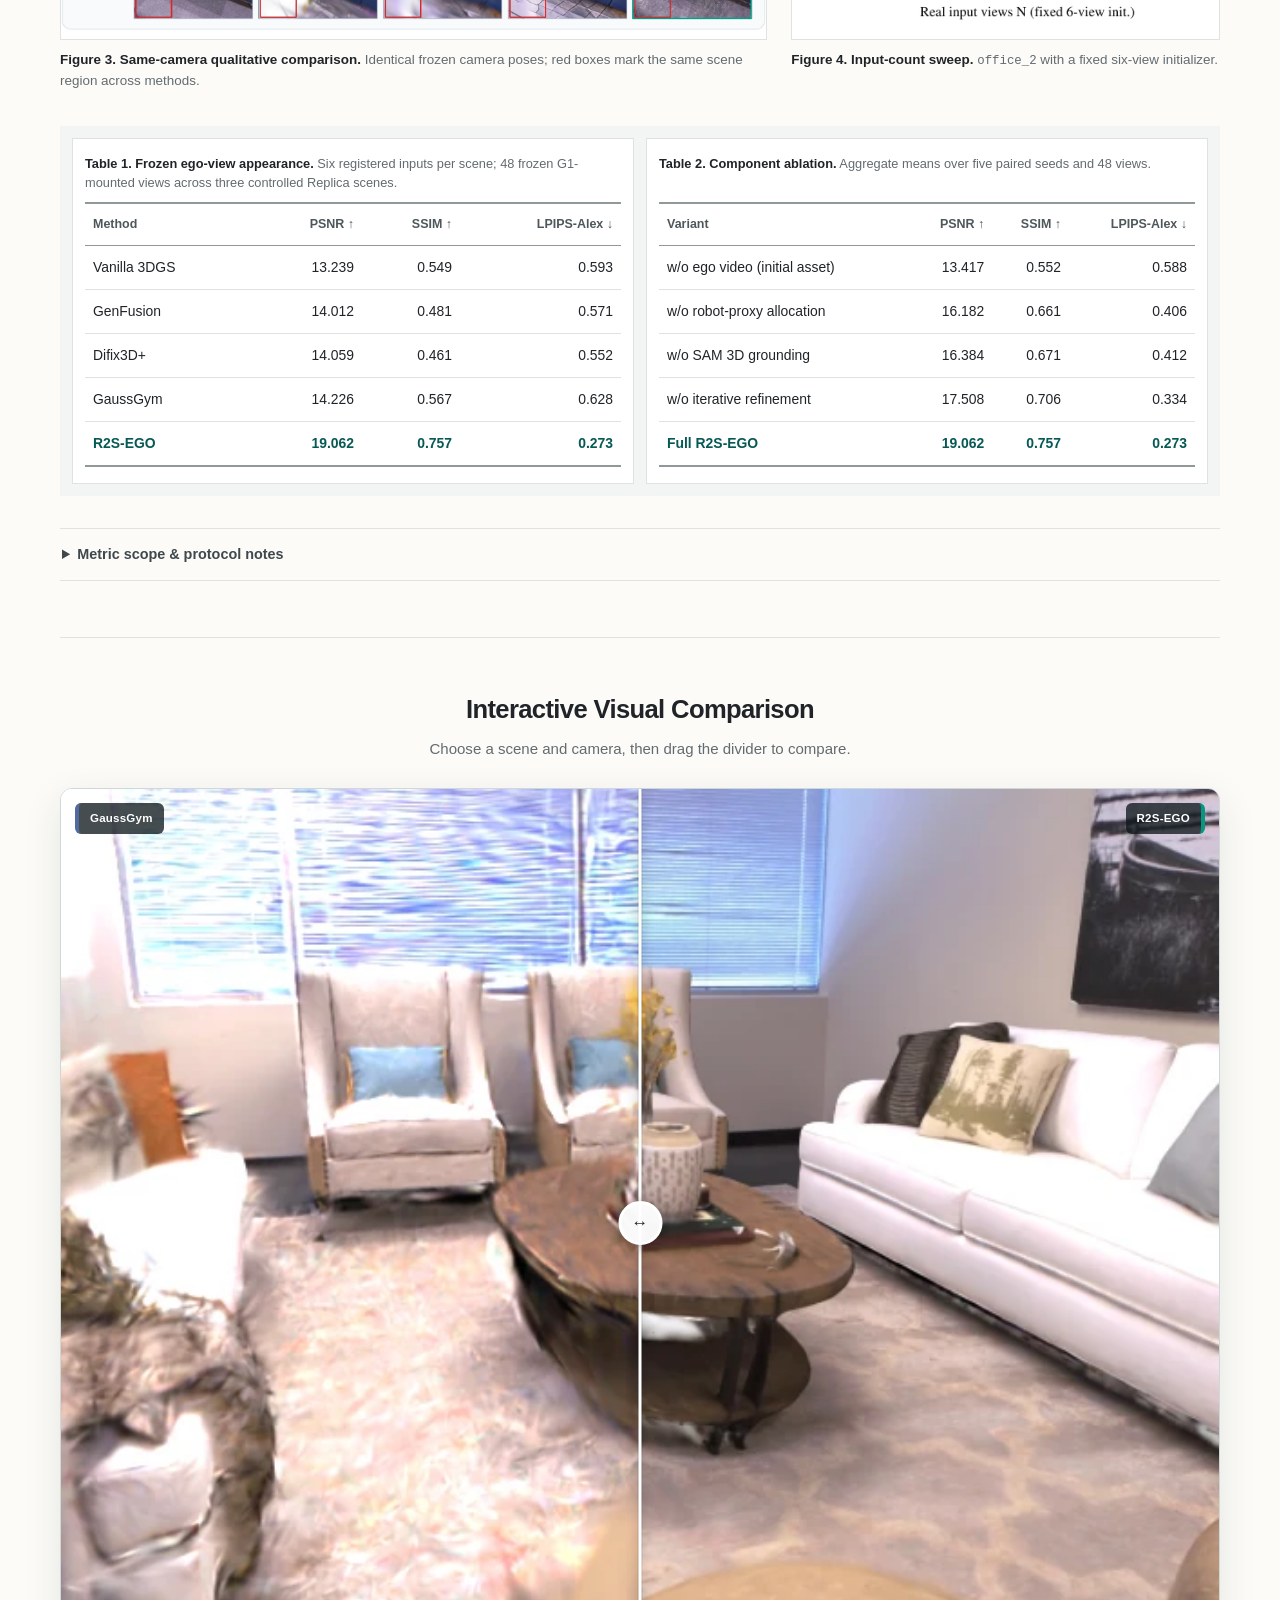
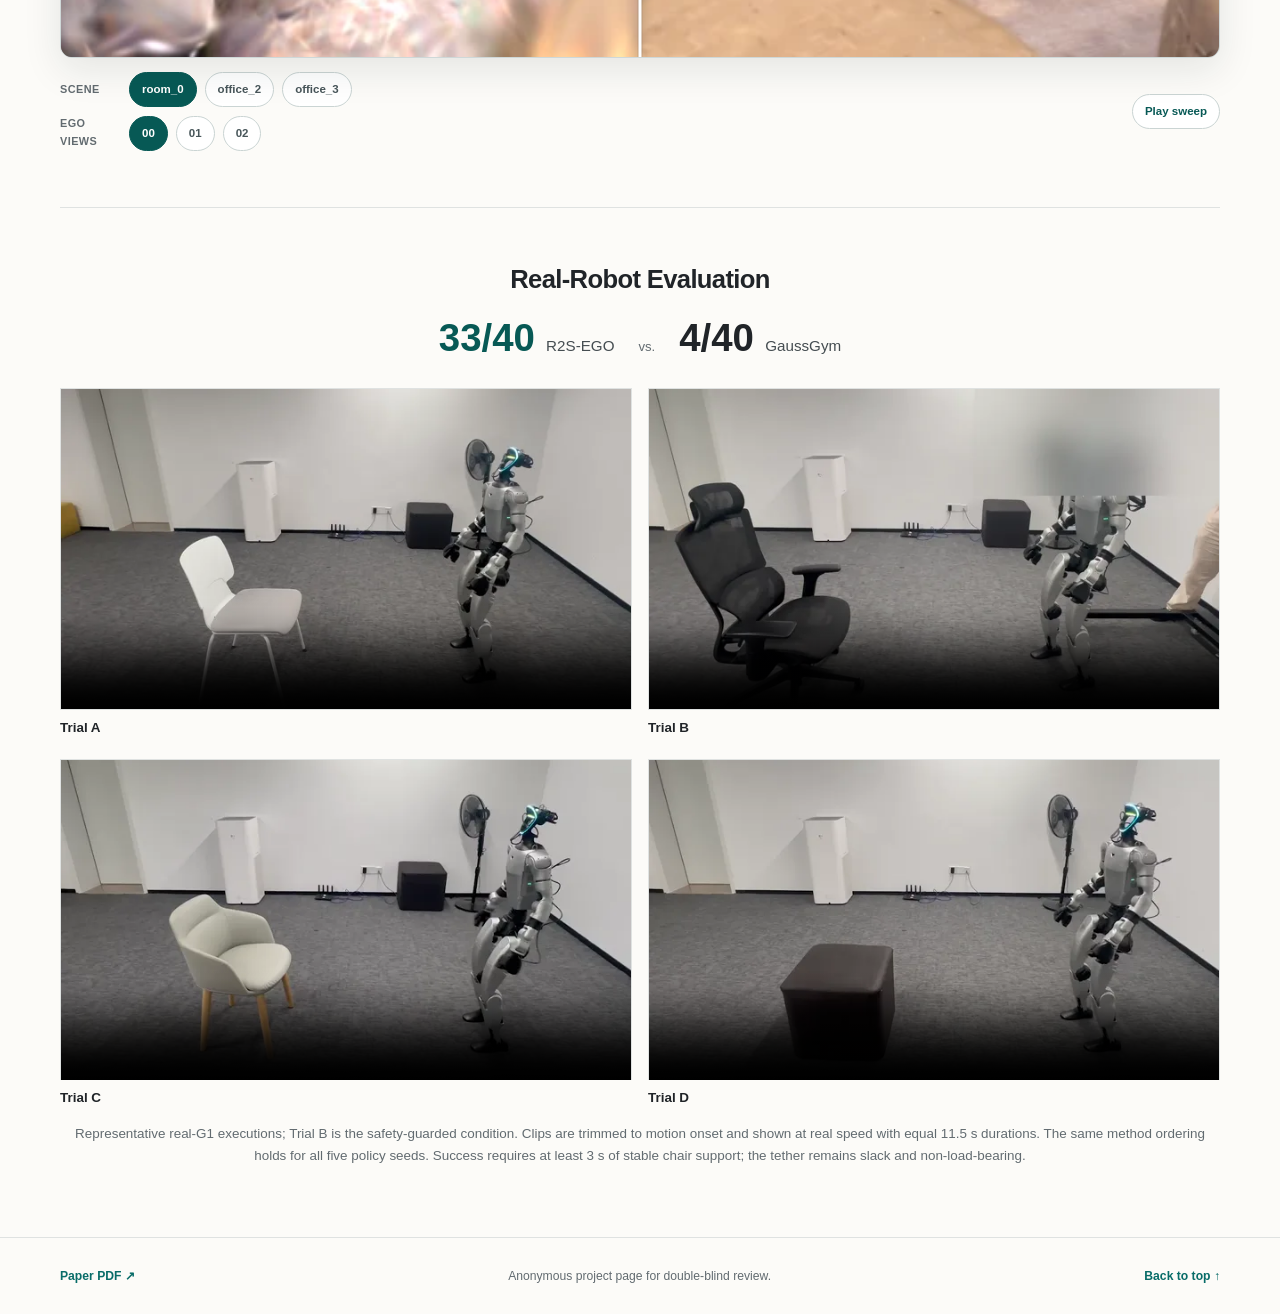
==== commit c302b67f: "Remove hero video letterboxing" ====
--- a/index.html
+++ b/index.html
@@ -11,7 +11,7 @@
   <meta property="og:type" content="website">
   <title>R2S-EGO | Anonymous Project Page</title>
   <link rel="icon" href="assets/favicon.svg" type="image/svg+xml">
-  <link rel="stylesheet" href="styles-hero-v5.css?v=10">
+  <link rel="stylesheet" href="styles-hero-v5.css?v=11">
   <script src="script-seek-v2.js?v=8" defer></script>
 </head>
 <body>
@@ -39,15 +39,11 @@
         </div>
       </div>
       <div class="hero-video-wrap">
-        <video class="hero-video-backdrop" autoplay muted loop playsinline preload="auto" aria-hidden="true" tabindex="-1">
-          <source src="videos/sim-real-tpv-clean-bright.webm" type="video/webm">
-          <source src="videos/sim-real-tpv-clean-bright.mp4" type="video/mp4">
-        </video>
         <video class="hero-video" autoplay muted loop playsinline preload="auto"
-               poster="assets/sim-real-tpv-clean-bright-poster.webp" data-autoplay-video data-hero-video
+               poster="assets/sim-real-tpv-clean-bright-crop-poster.webp" data-autoplay-video data-hero-video
                aria-label="Simulation and real Unitree G1 policy rollouts">
-          <source src="videos/sim-real-tpv-clean-bright.webm" type="video/webm">
-          <source src="videos/sim-real-tpv-clean-bright.mp4" type="video/mp4">
+          <source src="videos/sim-real-tpv-clean-bright-crop.webm" type="video/webm">
+          <source src="videos/sim-real-tpv-clean-bright-crop.mp4" type="video/mp4">
         </video>
         <div class="hero-video-shade" aria-hidden="true"></div>
         <p class="hero-video-caption">
--- a/styles-hero-v5.css
+++ b/styles-hero-v5.css
@@ -92,7 +92,7 @@
 
 .paper-hero {
   position: relative;
-  min-height: clamp(520px, 38vw, 680px);
+  aspect-ratio: 40 / 11;
   display: grid;
   place-items: center;
   overflow: hidden;
@@ -102,7 +102,7 @@
 .hero-title {
   position: relative;
   z-index: 3;
-  padding: 76px 24px 112px;
+  padding: 28px 24px 48px;
   text-align: center;
 }
 .hero-title h1 {
@@ -135,16 +135,7 @@
 .resource-button:focus-visible { background: var(--teal-dark); }
 
 .hero-video-wrap { position: absolute; inset: 0; overflow: hidden; background: #17201f; }
-.hero-video-backdrop {
-  position: absolute;
-  inset: -24px;
-  width: calc(100% + 48px);
-  height: calc(100% + 48px);
-  object-fit: cover;
-  filter: blur(22px) saturate(.72) brightness(.62);
-  transform: scale(1.035);
-}
-.hero-video { position: relative; width: 100%; height: 100%; object-fit: contain; object-position: center; background: transparent; }
+.hero-video { position: relative; width: 100%; height: 100%; object-fit: fill; background: #17201f; }
 .hero-video-shade { position: absolute; inset: 0; pointer-events: none; background: linear-gradient(180deg, rgba(5,9,11,.64) 0%, rgba(5,9,11,.32) 48%, rgba(5,9,11,.68) 100%); }
 .hero-video-caption { position: absolute; left: max(24px, calc((100vw - 960px) / 2)); bottom: 18px; margin: 0; color: #d8dedd; font-size: 0.78rem; }
 .mobile-caption { display: none; }
@@ -436,10 +427,15 @@
   .site-nav .site-name { position: sticky; left: 0; padding-right: 10px; background: var(--paper); }
   .nav-links { gap: 17px; padding-right: 4px; }
   .site-nav a { flex: 0 0 auto; font-size: 0.76rem; }
-  .paper-hero { min-height: 520px; place-items: start center; }
-  .hero-title { padding: 58px 20px 112px; }
-  .hero-title h1 { font-size: clamp(1.8rem, 8vw, 2.4rem); }
-  .hero-video { object-fit: cover; object-position: 70% 100%; }
+  .paper-hero { aspect-ratio: auto; display: flex; flex-direction: column; color: var(--ink); background: var(--paper); }
+  .hero-title { order: 1; padding: 46px 20px 34px; }
+  .hero-title h1 { color: var(--ink); font-size: clamp(1.8rem, 8vw, 2.4rem); text-shadow: none; }
+  .resource-button { color: var(--teal-dark); border-color: rgba(8, 108, 104, .38); }
+  .resource-button:hover,
+  .resource-button:focus-visible { color: #fff; }
+  .hero-video-wrap { position: relative; order: 2; width: 100%; aspect-ratio: 40 / 11; }
+  .hero-video { object-fit: fill; }
+  .hero-video-shade { background: linear-gradient(180deg, rgba(5,9,11,.03), rgba(5,9,11,.30)); }
   .hero-video-caption { left: 16px; right: 16px; bottom: 12px; font-size: 0.7rem; line-height: 1.35; }
   .wide-caption { display: none; }
   .mobile-caption { display: inline; }
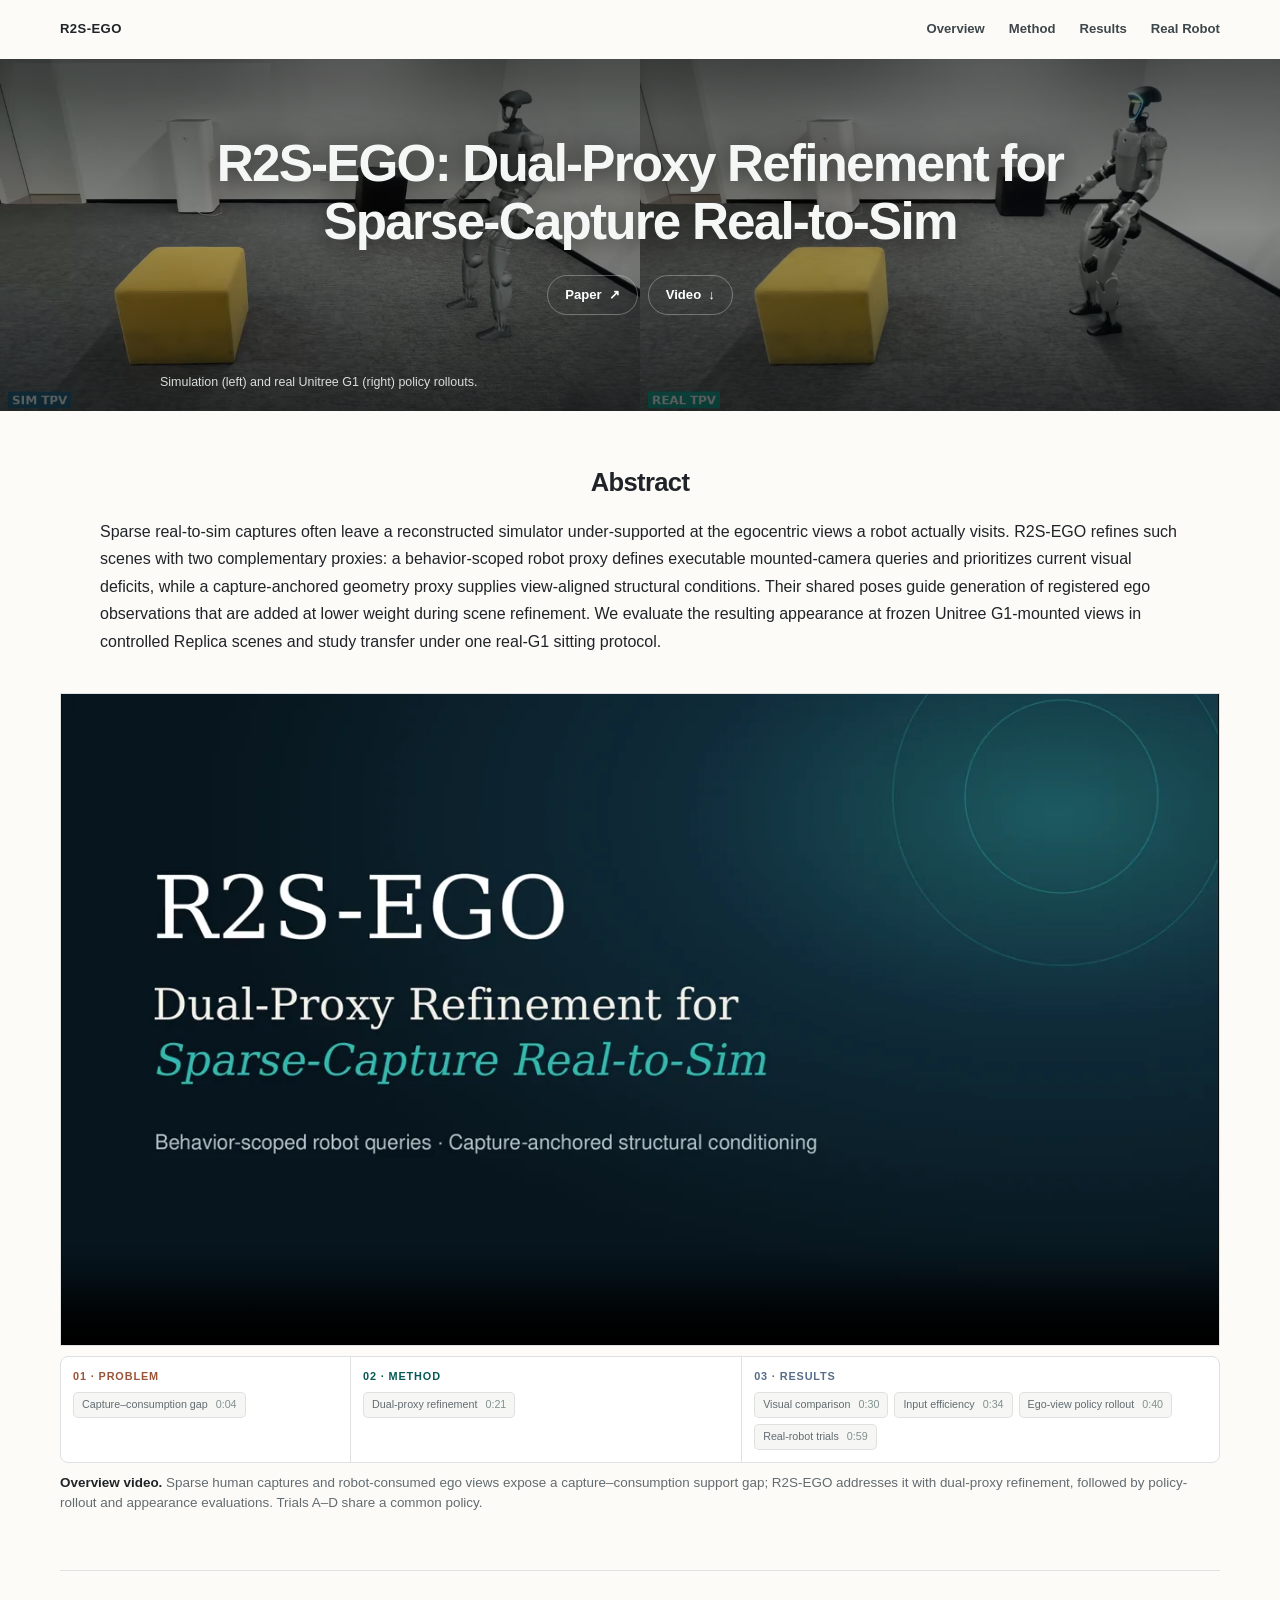
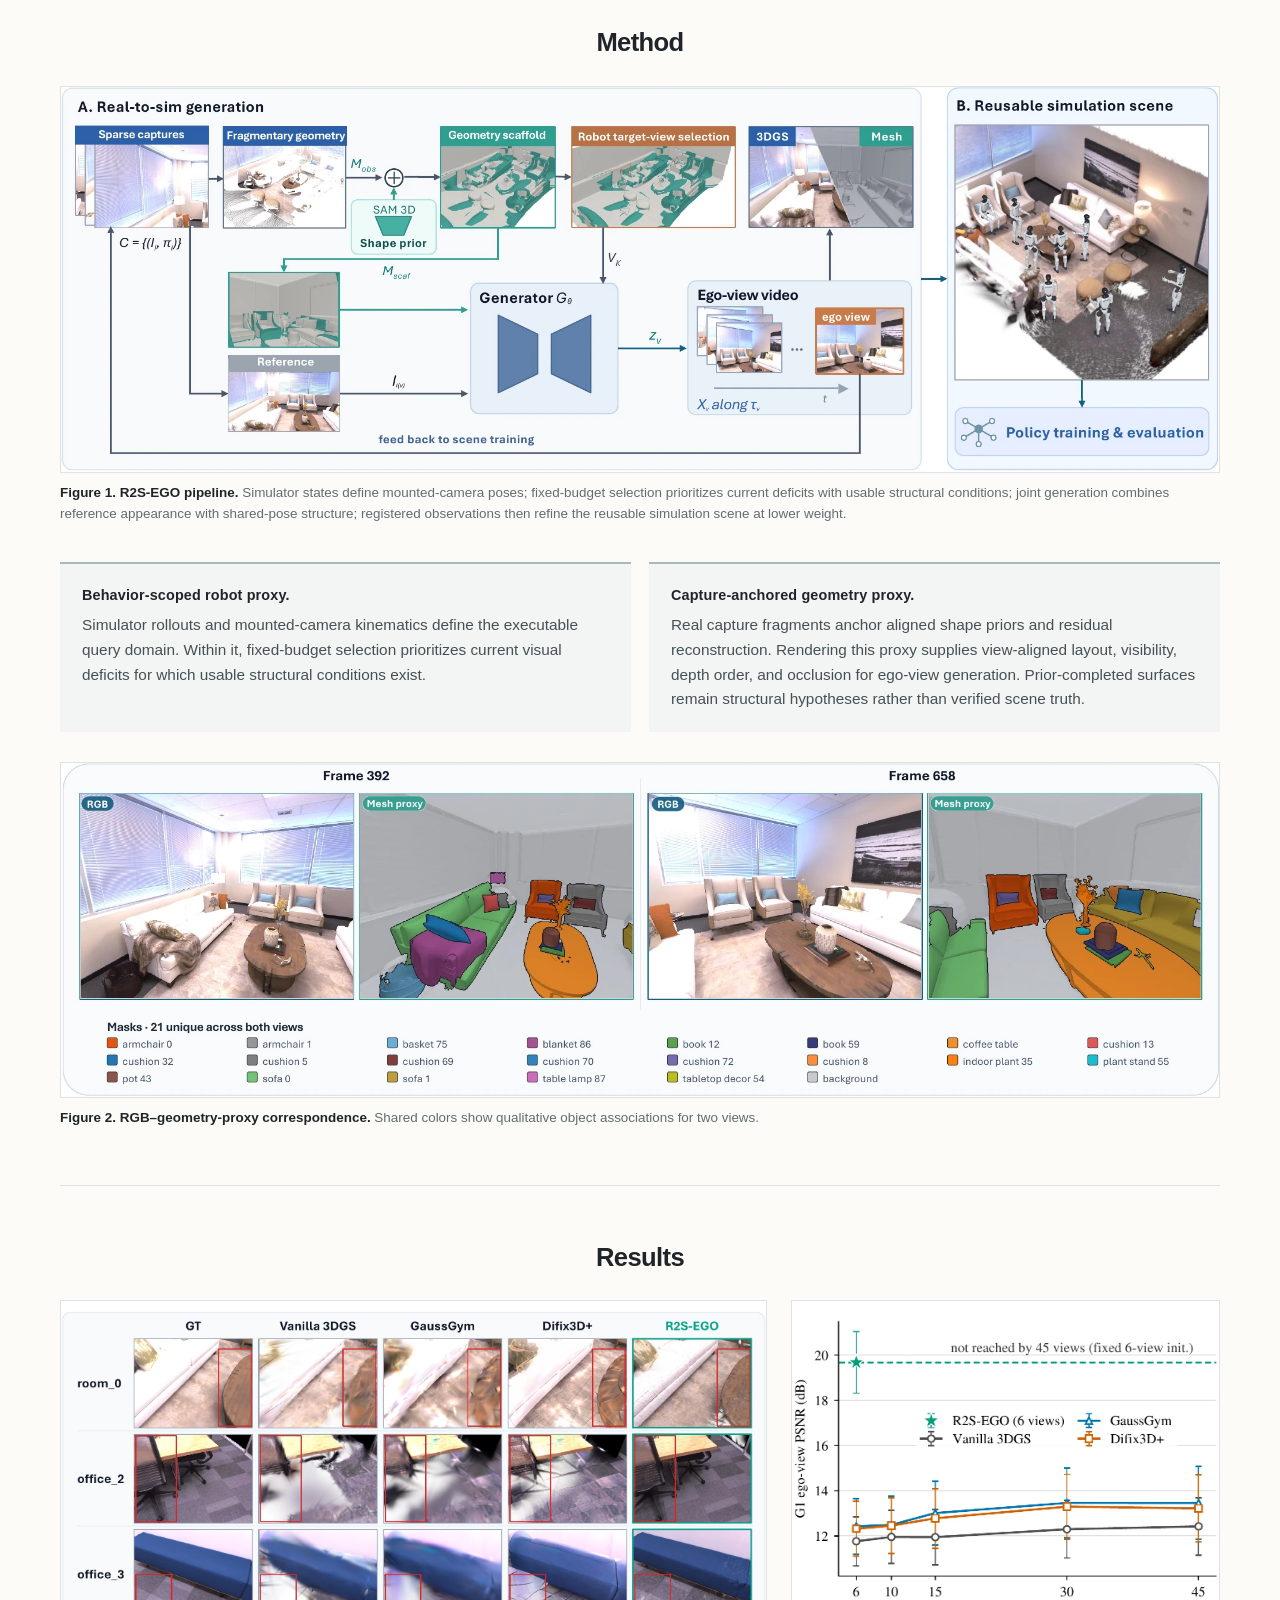
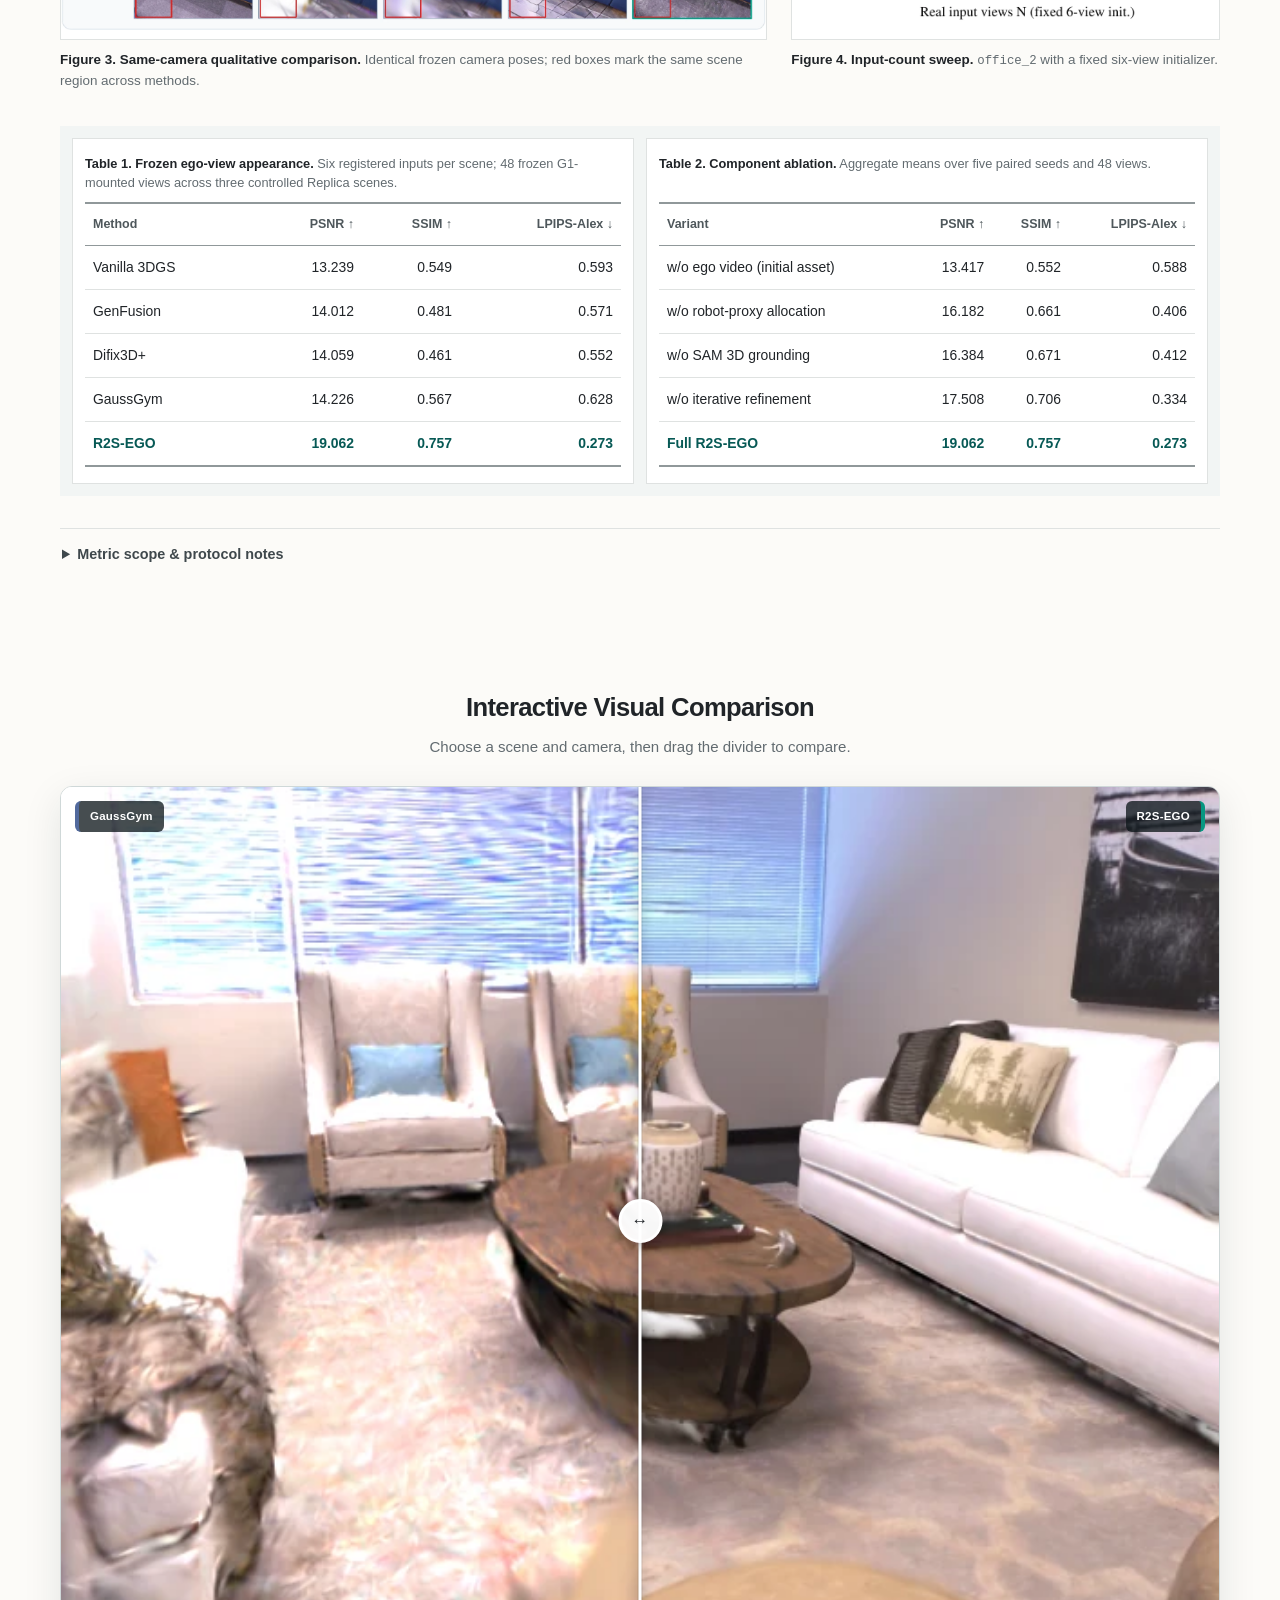
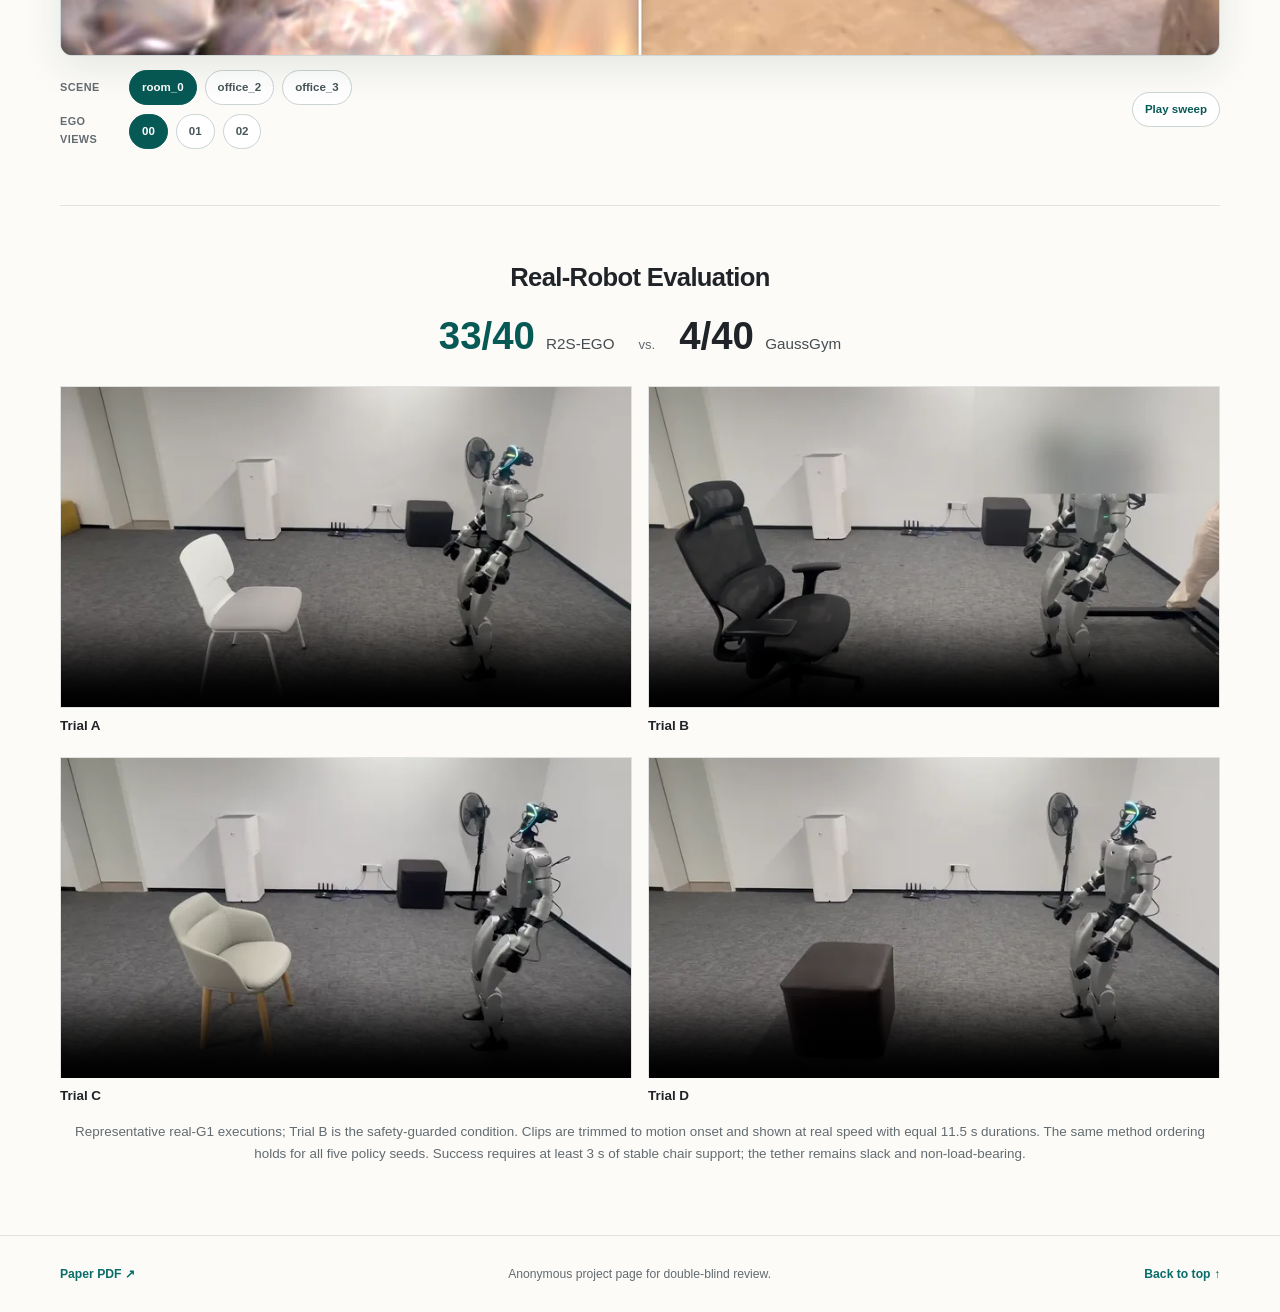
==== commit 9a30ed49: "Clean overview title and section dividers" ====
--- a/index.html
+++ b/index.html
@@ -11,7 +11,7 @@
   <meta property="og:type" content="website">
   <title>R2S-EGO | Anonymous Project Page</title>
   <link rel="icon" href="assets/favicon.svg" type="image/svg+xml">
-  <link rel="stylesheet" href="styles-hero-v5.css?v=11">
+  <link rel="stylesheet" href="styles-hero-v5.css?v=12">
   <script src="script-seek-v2.js?v=8" defer></script>
 </head>
 <body>
@@ -69,9 +69,9 @@
       </div>
 
       <figure class="teaser">
-        <video controls playsinline preload="metadata" poster="assets/overview-v13-poster.webp" data-seekable-video id="overview-video">
-          <source src="videos/r2s-ego-overview-v13.webm" type="video/webm">
-          <source src="videos/r2s-ego-overview-v13.mp4" type="video/mp4">
+        <video controls playsinline preload="metadata" poster="assets/overview-v14-poster.webp" data-seekable-video id="overview-video">
+          <source src="videos/r2s-ego-overview-v14.webm" type="video/webm">
+          <source src="videos/r2s-ego-overview-v14.mp4" type="video/mp4">
           Your browser does not support HTML video.
         </video>
         <nav class="video-chapters" aria-label="Overview video chapters" data-video-chapters="#overview-video">
--- a/styles-hero-v5.css
+++ b/styles-hero-v5.css
@@ -306,12 +306,13 @@
 }
 .trial-video figcaption { margin-top: 8px; }
 .gallery-caption { margin-top: 14px; color: var(--muted); font-size: 0.84rem; text-align: center; }
-.scope-details { margin-top: 32px; border-top: 1px solid var(--line); border-bottom: 1px solid var(--line); }
+.scope-details { margin-top: 32px; border-top: 1px solid var(--line); }
 .scope-details summary { padding: 14px 2px; color: #3f484c; cursor: pointer; font-size: 0.9rem; font-weight: 650; }
 .scope-details > div { display: grid; grid-template-columns: repeat(2, minmax(0, 1fr)); gap: 0 28px; padding: 2px 2px 14px; }
 .scope-details p { margin: 0 0 12px; color: var(--muted); font-size: 0.84rem; line-height: 1.58; }
 
 .appearance-lede { margin: -8px auto 26px; color: var(--muted); font-size: .94rem; text-align: center; }
+.appearance-comparison { border-top: 0; }
 .appearance-figure { margin: 0; }
 .appearance-stage {
   --split: 50%;
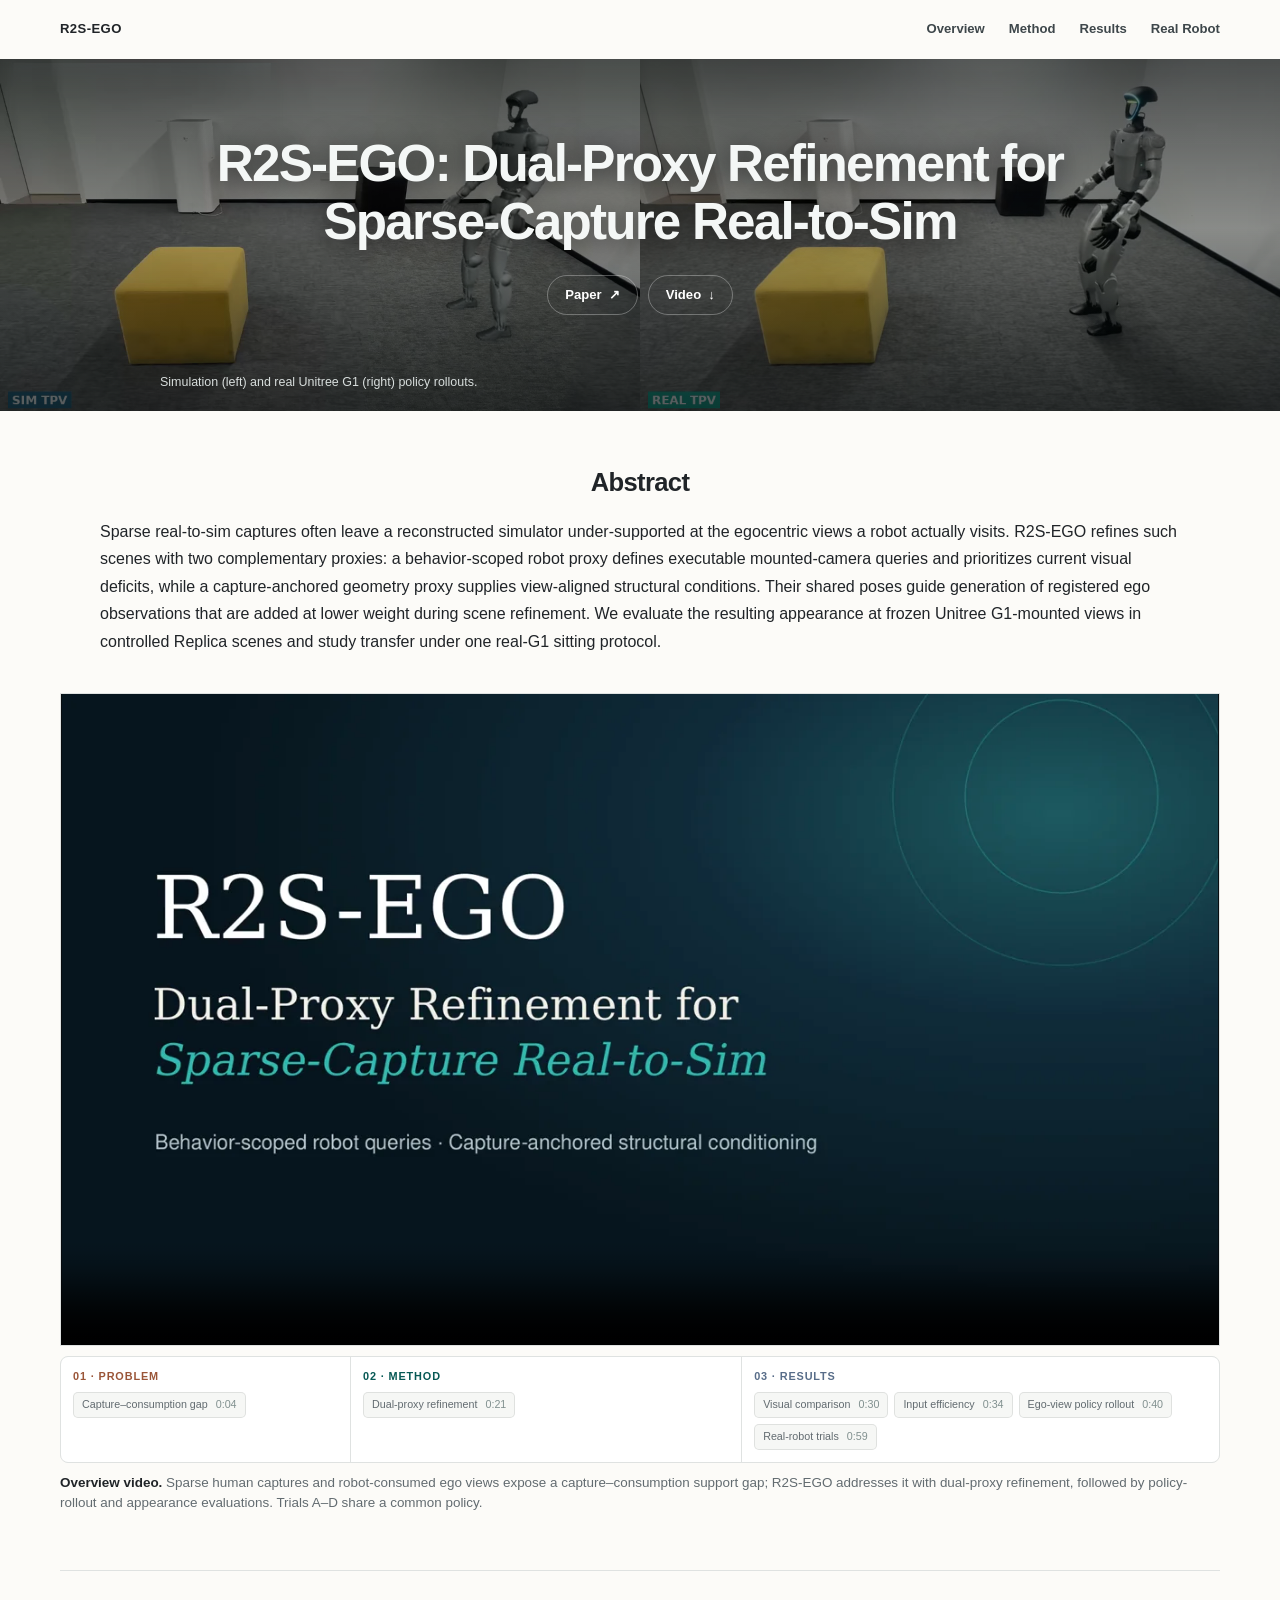
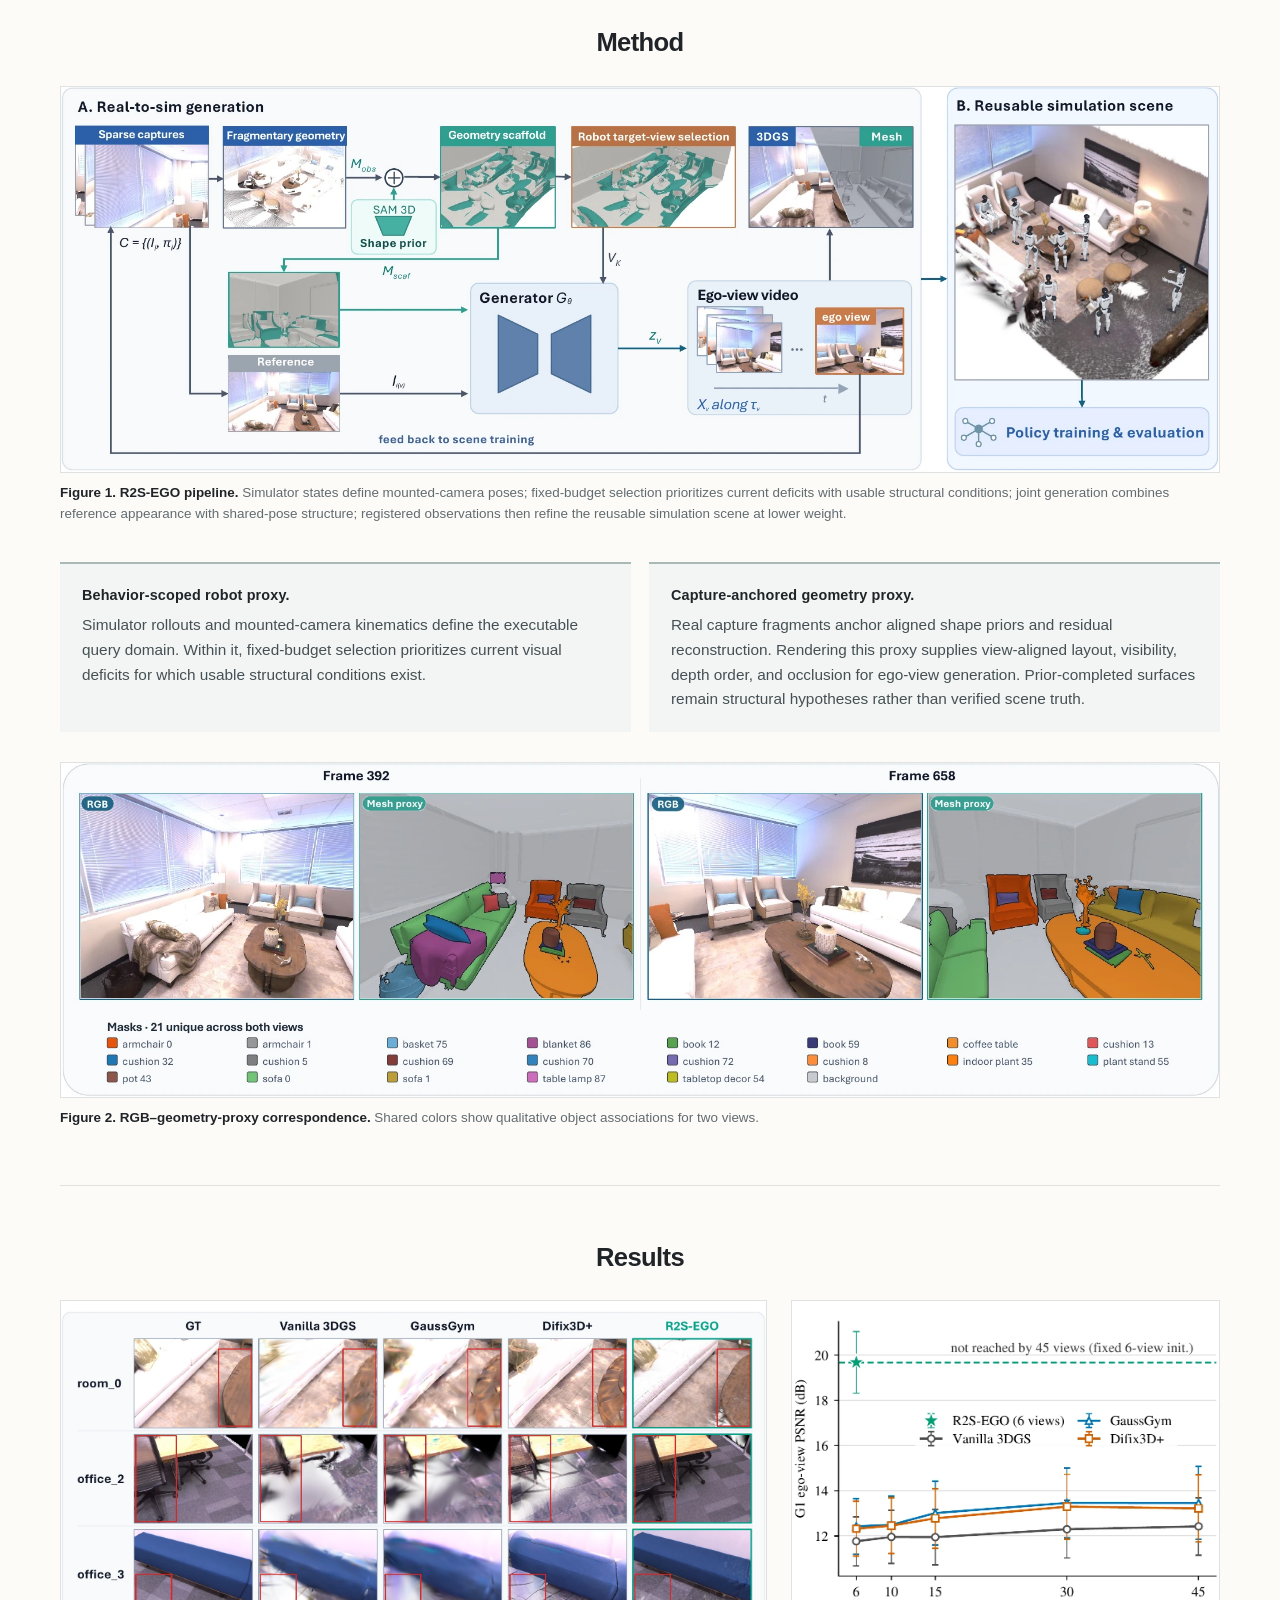
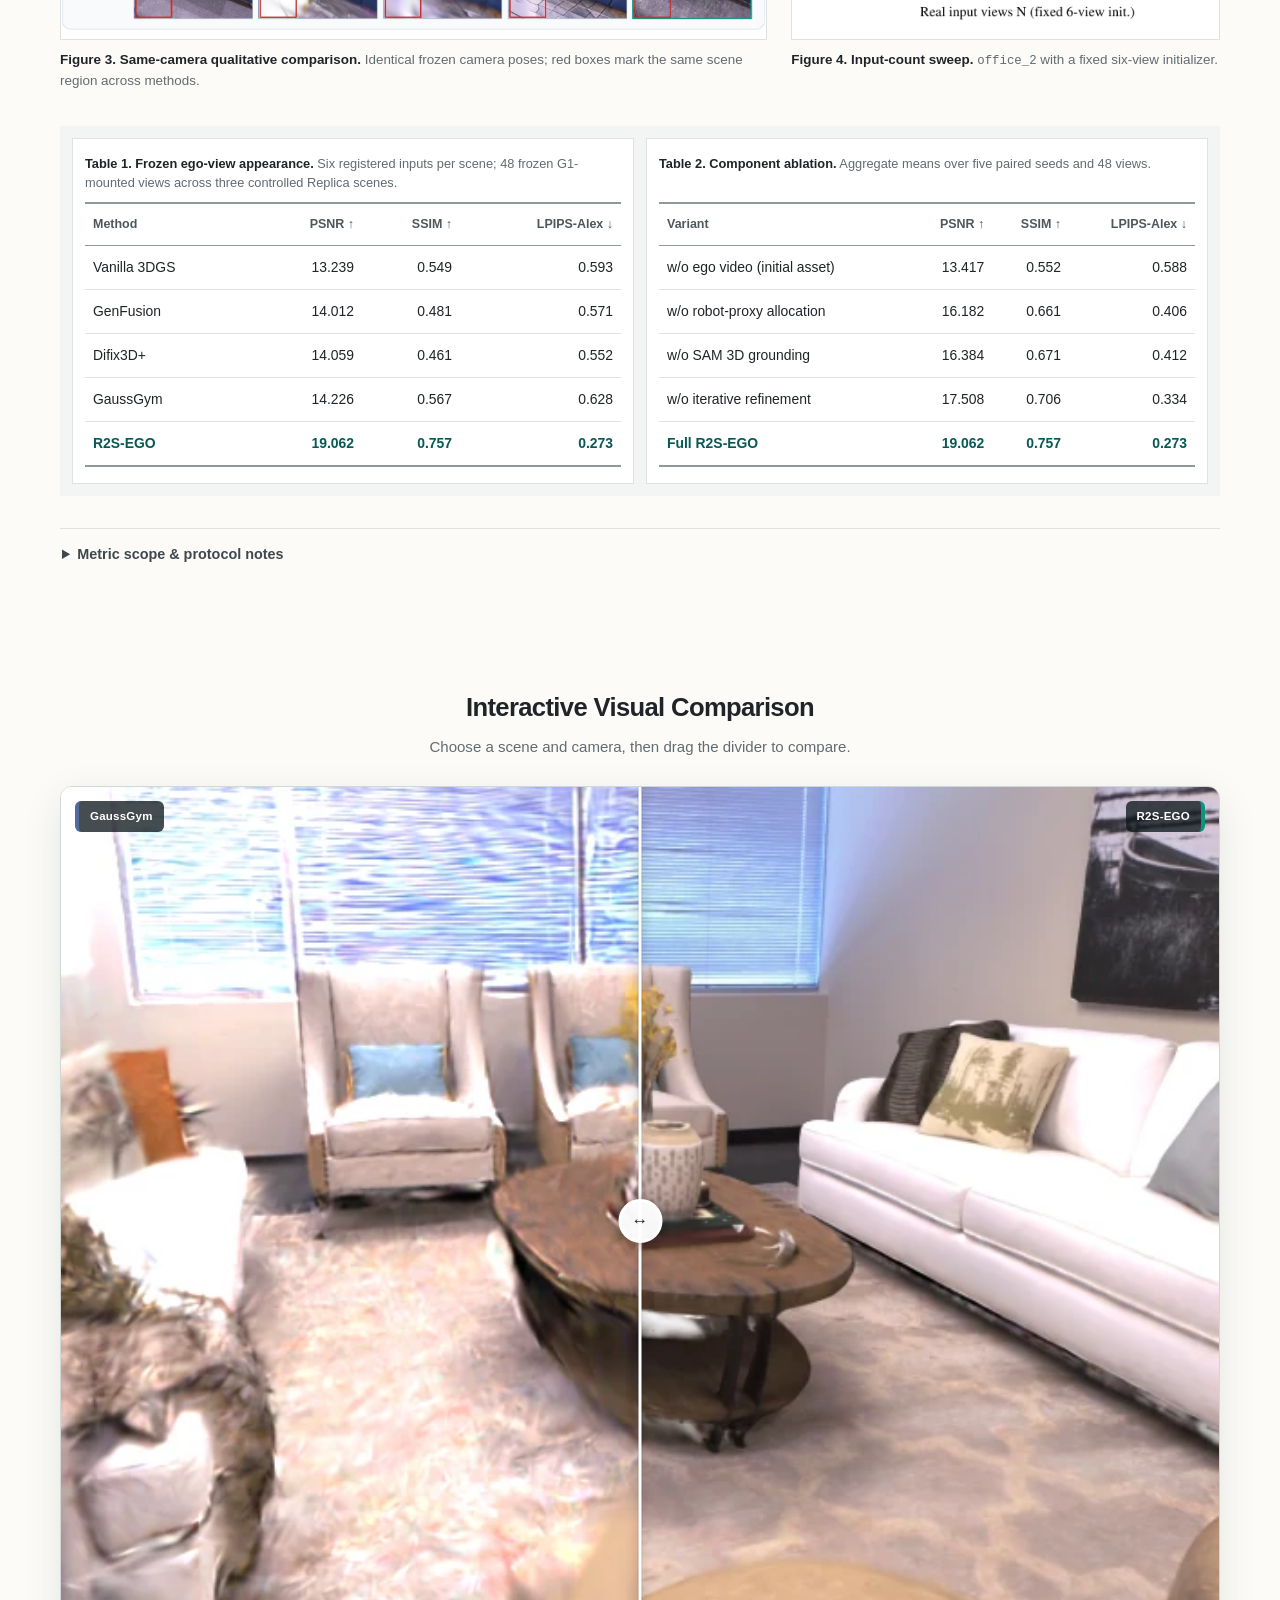
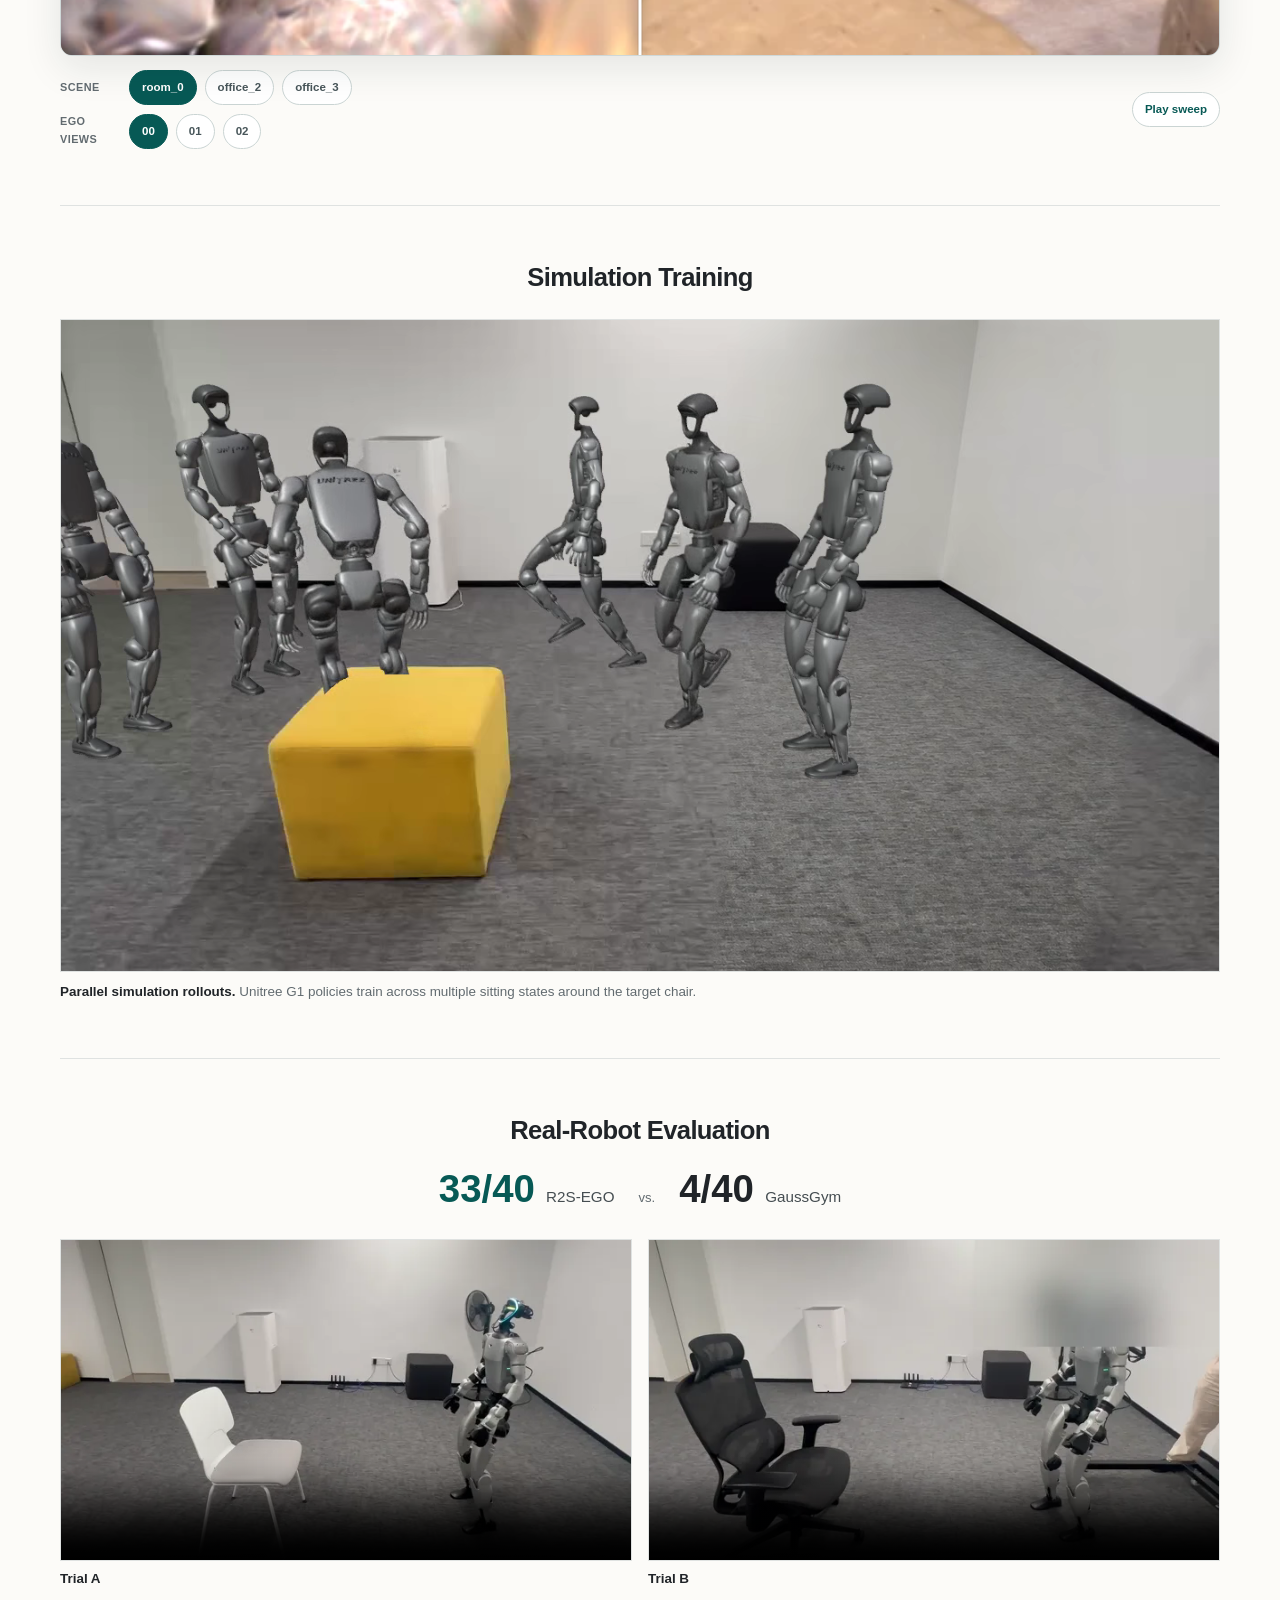
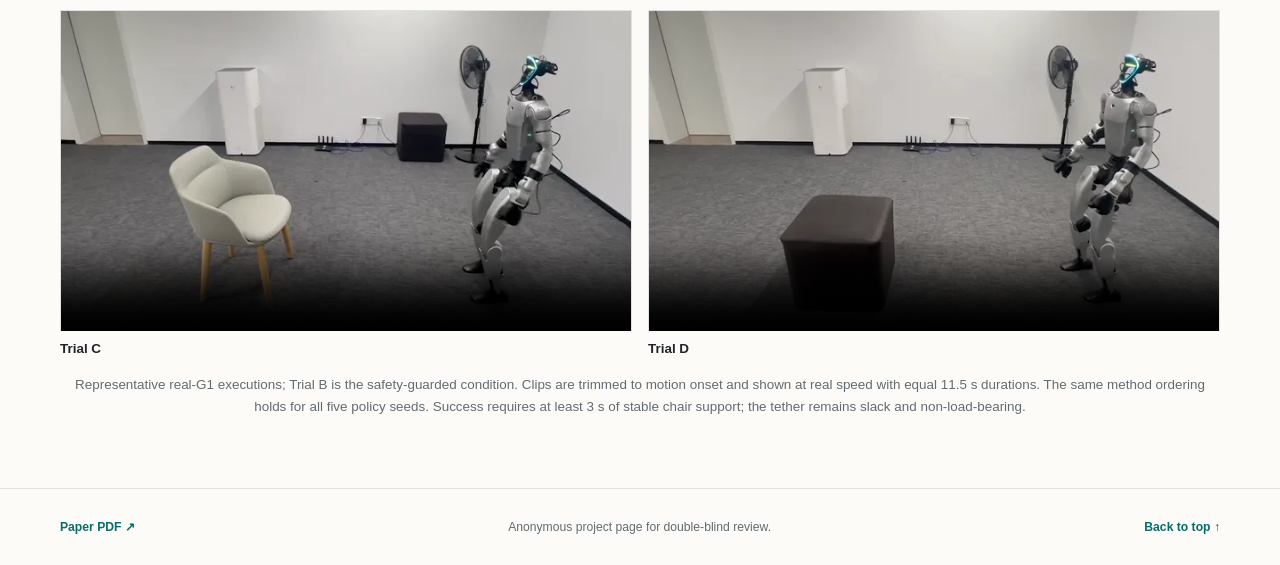
==== commit 61c71338: "Add simulation training rollouts" ====
--- a/index.html
+++ b/index.html
@@ -11,7 +11,7 @@
   <meta property="og:type" content="website">
   <title>R2S-EGO | Anonymous Project Page</title>
   <link rel="icon" href="assets/favicon.svg" type="image/svg+xml">
-  <link rel="stylesheet" href="styles-hero-v5.css?v=12">
+  <link rel="stylesheet" href="styles-hero-v5.css?v=13">
   <script src="script-seek-v2.js?v=8" defer></script>
 </head>
 <body>
@@ -255,6 +255,20 @@
       </figure>
     </section>
 
+    <section class="paper-section page-width simulation-training" id="simulation-training" aria-labelledby="simulation-training-title">
+      <h2 id="simulation-training-title">Simulation Training</h2>
+      <figure class="simulation-training-figure">
+        <video muted loop autoplay playsinline preload="metadata"
+               poster="assets/simulation-training-multi-g1-poster.webp"
+               data-autoplay-video aria-label="Parallel Unitree G1 sitting rollouts in simulation">
+          <source src="videos/simulation-training-multi-g1.webm" type="video/webm">
+          <source src="videos/simulation-training-multi-g1.mp4" type="video/mp4">
+          Your browser does not support HTML video.
+        </video>
+        <figcaption><strong>Parallel simulation rollouts.</strong> Unitree G1 policies train across multiple sitting states around the target chair.</figcaption>
+      </figure>
+    </section>
+
     <section class="paper-section page-width" id="robot" aria-labelledby="robot-title">
       <h2 id="robot-title">Real-Robot Evaluation</h2>
       <div class="robot-score text-width" aria-label="Descriptive real-robot sitting counts">
--- a/styles-hero-v5.css
+++ b/styles-hero-v5.css
@@ -406,6 +406,15 @@
 .appearance-contexts button.is-active { color: #fff; background: var(--teal-dark); border-color: var(--teal-dark); }
 .appearance-sweep { flex: 0 0 auto; color: var(--teal-dark); }
 .appearance-figure figcaption { margin-top: 12px; color: var(--muted); font-size: .84rem; line-height: 1.55; }
+.simulation-training-figure { margin: 26px 0 0; }
+.simulation-training-figure video {
+  width: 100%;
+  aspect-ratio: 16 / 9;
+  object-fit: cover;
+  background: #101718;
+  border: 1px solid var(--line);
+}
+.simulation-training-figure figcaption { margin-top: 10px; color: var(--muted); font-size: .84rem; line-height: 1.55; }
 
 .site-footer { padding: 28px 0; border-top: 1px solid var(--line); }
 .site-footer .page-width {
